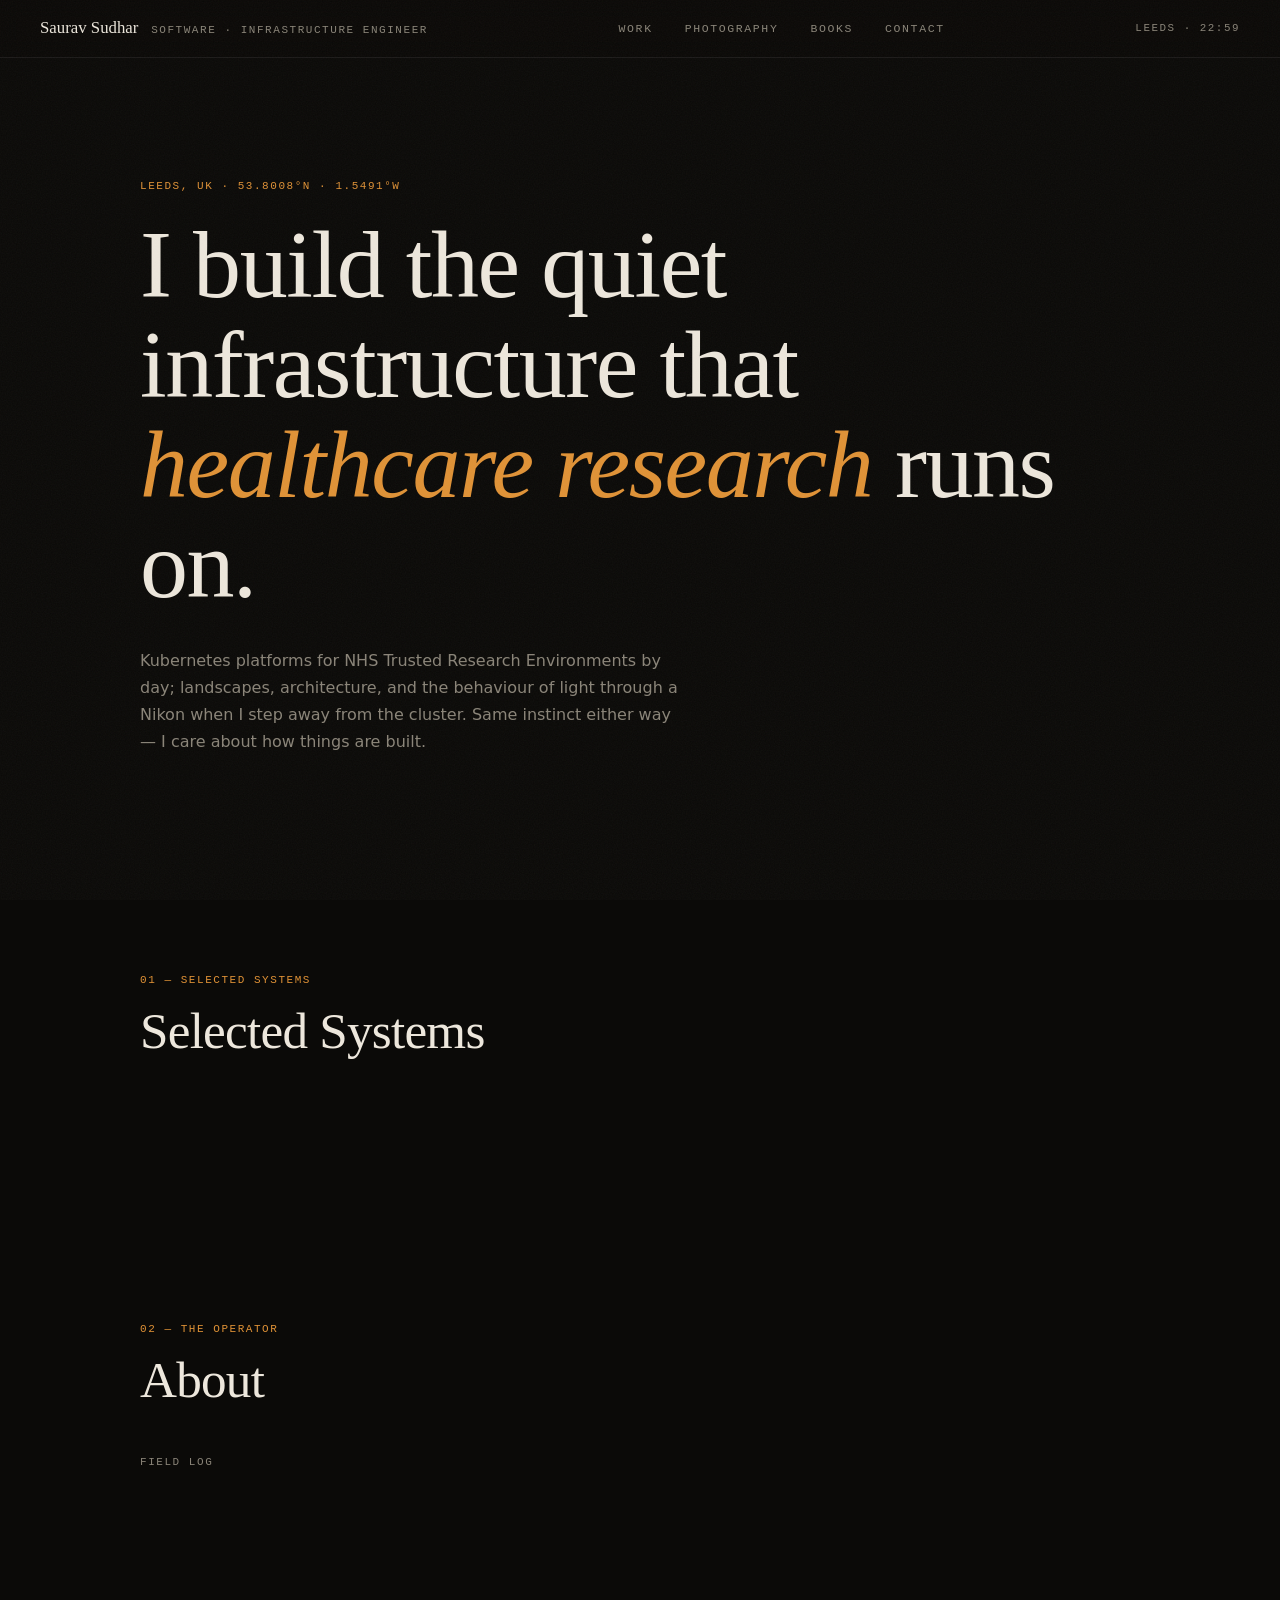
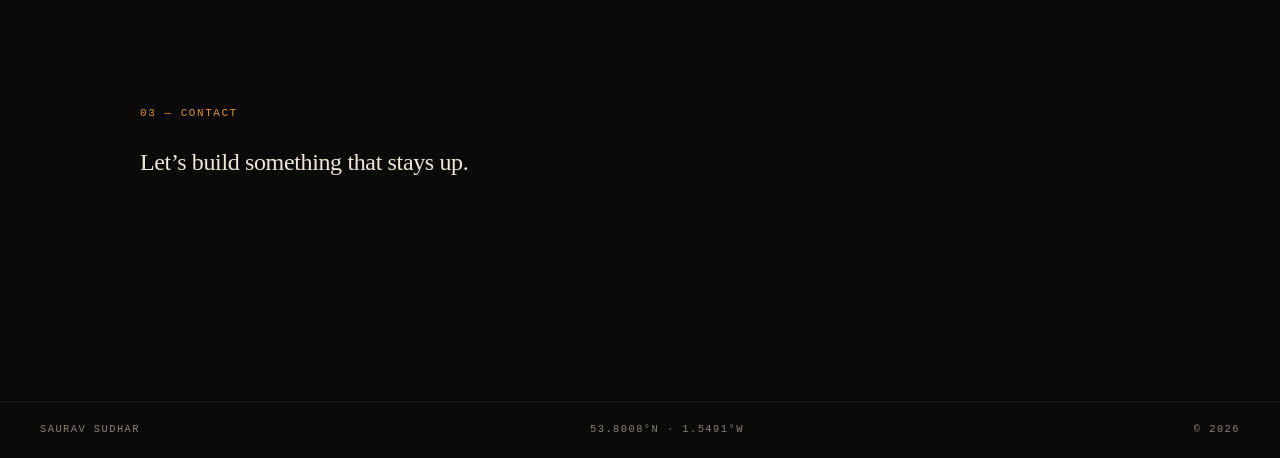
==== index.html @ 1c95e6f9 "feat: Tungsten foundation — chrome, hero, design-system core Rewrites index.html/styles.css/app.js, " ====
<!DOCTYPE html>
<html lang="en">
<head>
  <meta charset="UTF-8" />
  <meta name="viewport" content="width=device-width, initial-scale=1.0, viewport-fit=cover" />

  <title>Saurav Sudhar — Software · Infrastructure Engineer</title>
  <meta name="description" content="Software and infrastructure engineer building Kubernetes platforms for NHS Trusted Research Environments. Night photography and a reading list alongside." />
  <meta name="author" content="Saurav Sudhar" />
  <meta name="theme-color" content="#0B0A08" />
  <meta name="color-scheme" content="dark" />

  <meta http-equiv="Content-Security-Policy" content="
    default-src 'self';
    script-src 'self';
    style-src 'self' 'unsafe-inline' https://fonts.googleapis.com;
    font-src https://fonts.gstatic.com;
    img-src 'self' data: https://res.cloudinary.com;
    connect-src 'self';
    base-uri 'self';
    form-action 'none';
    object-src 'none';
  " />
  <meta name="referrer" content="strict-origin-when-cross-origin" />

  <meta property="og:type" content="website" />
  <meta property="og:title" content="Saurav Sudhar — Software · Infrastructure Engineer" />
  <meta property="og:description" content="Kubernetes infrastructure for NHS research — and the structure of light." />

  <link rel="preconnect" href="https://fonts.googleapis.com" />
  <link rel="preconnect" href="https://fonts.gstatic.com" crossorigin />
  <link rel="stylesheet" href="https://fonts.googleapis.com/css2?family=Fraunces:ital,opsz,wght@0,9..144,300..500;1,9..144,300..400&family=IBM+Plex+Sans:wght@300;400;500&family=JetBrains+Mono:wght@400;500&display=swap" />
  <link rel="stylesheet" href="css/styles.css" />

  <link rel="icon" href="data:image/svg+xml,<svg xmlns='http://www.w3.org/2000/svg' viewBox='0 0 100 100'><rect width='100' height='100' fill='%230B0A08'/><circle cx='50' cy='50' r='30' fill='none' stroke='%23E09236' stroke-width='7'/><circle cx='50' cy='50' r='9' fill='%23E09236'/></svg>" />

  <style>html{background:#0B0A08;color-scheme:dark}</style>
  <script src="js/data.js"></script>
</head>

<body data-page="home">
  <noscript>
    <p class="noscript">This site renders its content with JavaScript.
    Reach me at sauravsnair99@gmail.com.</p>
  </noscript>

  <div class="glow" id="glow" aria-hidden="true"></div>
  <div class="grain" aria-hidden="true"></div>

  <a class="skip-link" href="#work">Skip to content</a>

  <header class="site-head" id="site-head"></header>

  <main>
    <section class="hero" aria-label="Introduction">
      <div class="wrap">
        <p class="hero-eyebrow mono-label reveal" id="hero-eyebrow"></p>
        <h1 class="hero-statement serif reveal" id="hero-statement" style="--d:80ms"></h1>
        <p class="hero-deck reveal" id="hero-deck" style="--d:160ms"></p>
      </div>
    </section>

    <section class="section work" id="work" aria-labelledby="work-title">
      <div class="wrap">
        <header class="section-head reveal">
          <p class="section-label mono-label">01 — SELECTED SYSTEMS</p>
          <h2 class="section-title serif" id="work-title">Selected Systems</h2>
        </header>
        <article class="work-featured" id="work-featured"></article>
        <ol class="work-index" id="work-index"></ol>
      </div>
    </section>

    <section class="section about" id="about" aria-labelledby="about-title">
      <div class="wrap">
        <header class="section-head reveal">
          <p class="section-label mono-label">02 — THE OPERATOR</p>
          <h2 class="section-title serif" id="about-title">About</h2>
        </header>
        <div class="about-grid">
          <div class="about-body" id="about-body"></div>
          <aside class="about-log" aria-label="Field log">
            <p class="mono-label about-log-head">FIELD LOG</p>
            <dl id="about-log"></dl>
          </aside>
        </div>
      </div>
    </section>

    <nav class="doorways" aria-label="Photography and books">
      <a class="doorway doorway--photo reveal" id="door-photo" href="photography/"></a>
      <a class="doorway doorway--books reveal" id="door-books" href="books/"></a>
    </nav>

    <section class="section contact" id="contact" aria-labelledby="contact-title">
      <div class="wrap">
        <p class="section-label mono-label reveal">03 — CONTACT</p>
        <h2 class="contact-title serif reveal" id="contact-title" style="--d:80ms">Let&rsquo;s build something that stays&nbsp;up.</h2>
        <a class="contact-mail reveal" id="contact-mail" href="#" style="--d:160ms"></a>
        <div class="contact-links" id="contact-links"></div>
      </div>
    </section>

    <figure class="epigraph reveal">
      <blockquote class="epigraph-text serif" id="epigraph-text"></blockquote>
      <figcaption class="epigraph-author mono-label" id="epigraph-author"></figcaption>
    </figure>
  </main>

  <footer class="site-foot" id="site-foot"></footer>

  <script type="module" src="js/app.js"></script>
</body>
</html>
---- css/styles.css ----
/* ============================================================================
   TUNGSTEN — design system
   01 tokens & reset   02 primitives   03 ambient light & grain
   04 header/nav       05 footer       06 hero
   07 sections shared  08 motion
   (appended by later tasks: 09 work · 10 about · 11 doorways · 12 contact
    13 photography/plates · 14 lightbox · 15 books · 16 responsive polish)
   ========================================================================== */

/* ---- 01 · tokens & reset ------------------------------------------------ */
:root {
  --bg: #0B0A08;
  --bg-raised: #12100D;
  --text: #EDE7DC;
  --text-dim: #8A8478;
  --accent: #E09236;
  --accent-bright: #F2B25C;
  --hairline: rgba(237, 231, 220, .08);
  --serif: "Fraunces", Georgia, serif;
  --sans: "IBM Plex Sans", system-ui, -apple-system, sans-serif;
  --mono: "JetBrains Mono", ui-monospace, SFMono-Regular, monospace;
  --wrap: 1080px;
  --wrap-narrow: 860px;
  --pad: clamp(1.25rem, 4vw, 2.5rem);
}

*, *::before, *::after { box-sizing: border-box; }

html { background: var(--bg); scroll-behavior: smooth; }

body {
  margin: 0;
  background: var(--bg);
  color: var(--text);
  font-family: var(--sans);
  font-weight: 300;
  font-size: 1rem;
  line-height: 1.7;
  -webkit-font-smoothing: antialiased;
}

img { max-width: 100%; display: block; }

a { color: var(--accent); text-decoration: none; }
a:hover { color: var(--accent-bright); }

:focus-visible {
  outline: 2px solid var(--accent);
  outline-offset: 3px;
  border-radius: 2px;
}

::selection { background: rgba(224, 146, 54, .28); color: var(--text); }

.noscript {
  padding: 1rem var(--pad);
  font-family: var(--mono);
  font-size: .8rem;
  color: var(--accent);
  border-bottom: 1px solid var(--hairline);
}

.skip-link {
  position: absolute;
  left: -200vw;
  top: 0;
  z-index: 100;
  padding: .6rem 1rem;
  background: var(--bg-raised);
  font-family: var(--mono);
  font-size: .75rem;
}
.skip-link:focus { left: 0; }

/* ---- 02 · primitives ---------------------------------------------------- */
.wrap {
  max-width: var(--wrap);
  margin-inline: auto;
  padding-inline: var(--pad);
}
.wrap--narrow { max-width: var(--wrap-narrow); }

.serif {
  font-family: var(--serif);
  font-optical-sizing: auto;
  font-weight: 340;
  letter-spacing: -.015em;
}

.mono-label {
  font-family: var(--mono);
  font-size: .6875rem;
  font-weight: 400;
  letter-spacing: .14em;
  text-transform: uppercase;
  color: var(--text-dim);
}

.link-line {
  display: inline-block;
  font-family: var(--mono);
  font-size: .75rem;
  letter-spacing: .12em;
  text-transform: uppercase;
  color: var(--accent);
  padding-bottom: 2px;
  background: linear-gradient(var(--accent-bright), var(--accent-bright)) no-repeat 0 100% / 0 1px;
  transition: background-size .25s ease, color .2s ease;
}
.link-line:hover { background-size: 100% 1px; }

/* ---- 03 · ambient light & grain ----------------------------------------- */
.glow {
  position: fixed;
  inset: 0;
  z-index: -1;
  pointer-events: none;
  background: radial-gradient(90% 60% at 14% 108%,
    rgba(224, 146, 54, .20) 0%,
    rgba(224, 146, 54, .05) 45%,
    transparent 72%);
  transform: translateY(calc(var(--par, 0) * 1px));
  will-change: transform;
}

.grain {
  position: fixed;
  inset: 0;
  z-index: 50;
  pointer-events: none;
  opacity: .045;
  background-image: url("data:image/svg+xml,%3Csvg xmlns='http://www.w3.org/2000/svg' width='128' height='128'%3E%3Cfilter id='n'%3E%3CfeTurbulence type='fractalNoise' baseFrequency='0.8' numOctaves='2' stitchTiles='stitch'/%3E%3C/filter%3E%3Crect width='128' height='128' filter='url(%23n)'/%3E%3C/svg%3E");
}

/* ---- 04 · header / nav --------------------------------------------------- */
.site-head {
  position: sticky;
  top: 0;
  z-index: 40;
  display: flex;
  align-items: center;
  justify-content: space-between;
  gap: 1rem;
  padding: .9rem var(--pad);
  background: color-mix(in srgb, var(--bg) 82%, transparent);
  backdrop-filter: blur(10px);
  border-bottom: 1px solid var(--hairline);
}

.brand { display: flex; align-items: baseline; gap: .8rem; color: var(--text); }
.brand:hover { color: var(--text); }
.brand-name { font-family: var(--serif); font-size: 1.05rem; font-weight: 400; }
.brand-role { display: none; }
@media (min-width: 720px) { .brand-role { display: inline; } }

.nav { display: flex; align-items: center; gap: clamp(1rem, 2.5vw, 2rem); }
.nav a {
  font-family: var(--mono);
  font-size: .72rem;
  letter-spacing: .14em;
  text-transform: uppercase;
  color: var(--text-dim);
  transition: color .2s ease;
}
.nav a:hover { color: var(--accent-bright); }
.nav a[aria-current="page"] { color: var(--accent); }

.head-aside { display: flex; align-items: center; gap: 1rem; }
.head-clock { font-size: .68rem; white-space: nowrap; }

.nav-toggle {
  display: none;
  background: none;
  border: 1px solid var(--hairline);
  border-radius: 3px;
  color: var(--text);
  font-family: var(--mono);
  font-size: .7rem;
  letter-spacing: .1em;
  padding: .35rem .6rem;
  cursor: pointer;
}

@media (max-width: 640px) {
  .nav-toggle { display: inline-block; }
  .head-clock { display: none; }
  .nav {
    position: absolute;
    top: 100%;
    left: 0;
    right: 0;
    flex-direction: column;
    align-items: flex-start;
    gap: 0;
    background: var(--bg-raised);
    border-bottom: 1px solid var(--hairline);
    display: none;
  }
  .nav a { display: block; width: 100%; padding: .9rem var(--pad); }
  .site-head[data-open] .nav { display: flex; }
}

/* ---- 05 · footer ---------------------------------------------------------- */
.site-foot { border-top: 1px solid var(--hairline); margin-top: clamp(4rem, 10vh, 7rem); }
.colophon {
  display: flex;
  flex-wrap: wrap;
  gap: .5rem 2rem;
  justify-content: space-between;
  padding: 1.2rem var(--pad);
  font-size: .65rem;
}

/* ---- 06 · hero ------------------------------------------------------------ */
.hero {
  min-height: min(88vh, 860px);
  display: flex;
  align-items: center;
  padding-block: clamp(4rem, 12vh, 8rem);
}

.hero-eyebrow { color: var(--accent); }

.hero-statement {
  margin: 1.2rem 0 0;
  font-size: clamp(2.6rem, 7.5vw, 6.5rem);
  line-height: 1.04;
}
.hero-statement .accent {
  font-style: italic;
  font-weight: 300;
  color: var(--accent);
}

.hero-deck {
  margin: 2rem 0 0;
  max-width: 34rem;
  color: var(--text-dim);
}

/* ---- 07 · sections shared -------------------------------------------------- */
.section { padding-block: clamp(4rem, 12vh, 8rem); }

.section-head { margin-bottom: clamp(2rem, 5vh, 3.5rem); }
.section-label { color: var(--accent); margin: 0 0 .8rem; }
.section-title {
  margin: 0;
  font-size: clamp(2rem, 4vw, 3.25rem);
  line-height: 1.1;
}

/* ---- 08 · motion ------------------------------------------------------------ */
.reveal {
  opacity: 0;
  transform: translateY(12px);
  transition: opacity .7s ease-out, transform .7s ease-out;
  transition-delay: var(--d, 0ms);
}
.reveal.is-in { opacity: 1; transform: none; }

@media (prefers-reduced-motion: reduce) {
  html { scroll-behavior: auto; }
  .reveal { opacity: 1; transform: none; transition: none; }
  .glow { transform: none; }
  *, *::before, *::after { transition-duration: .01ms !important; animation: none !important; }
}
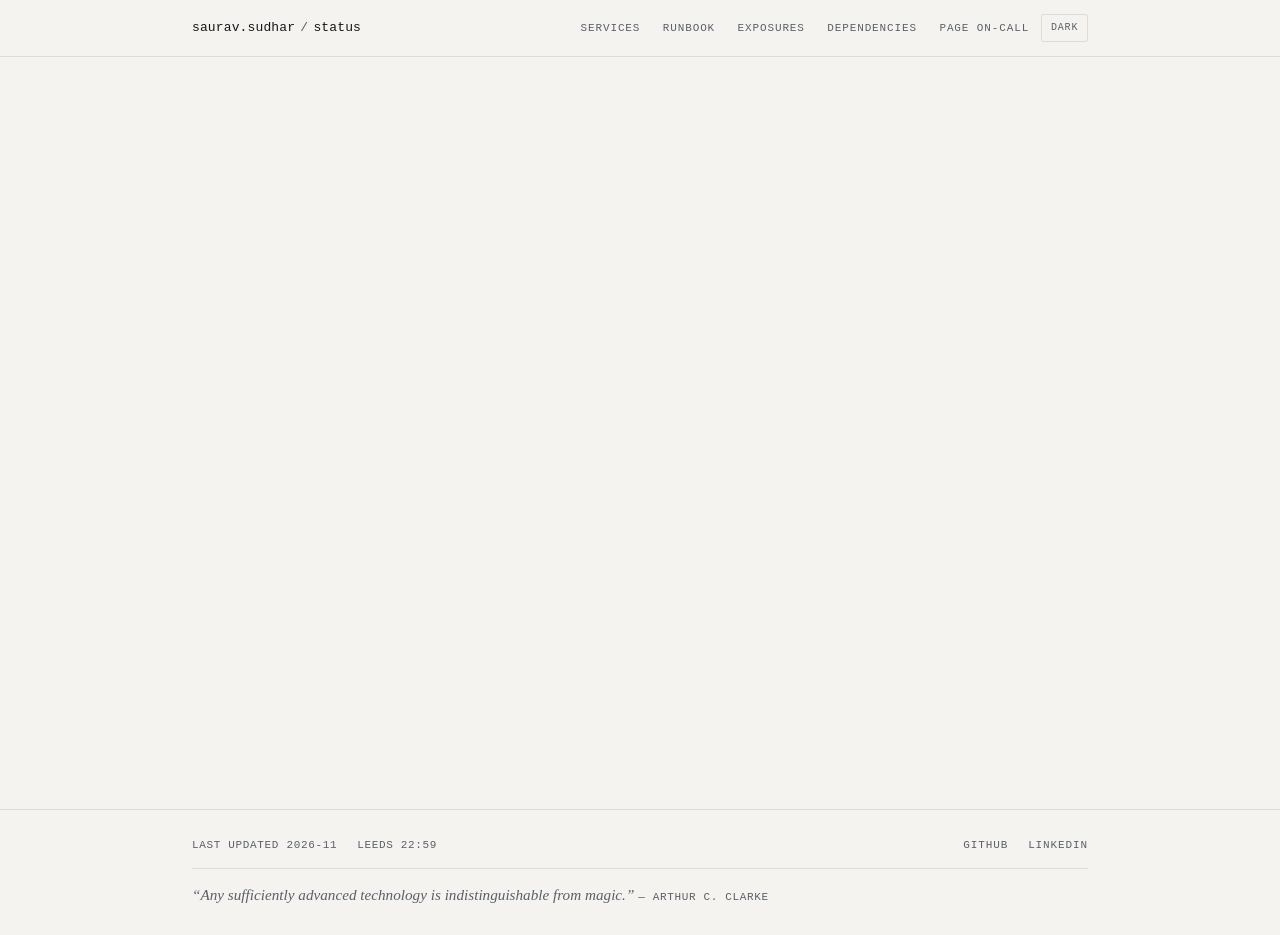
==== commit 43e1e8af: "feat(uptime): M1 foundation — shells, tokens, theme, shared chrome, data model Co-Authored-By: Claud" ====
--- a/index.html
+++ b/index.html
@@ -4,111 +4,52 @@
   <meta charset="UTF-8" />
   <meta name="viewport" content="width=device-width, initial-scale=1.0, viewport-fit=cover" />
 
-  <title>Saurav Sudhar — Software · Infrastructure Engineer</title>
-  <meta name="description" content="Software and infrastructure engineer building Kubernetes platforms for NHS Trusted Research Environments. Night photography and a reading list alongside." />
+  <meta http-equiv="Content-Security-Policy" content="default-src 'self'; script-src 'self'; style-src 'self' https://fonts.googleapis.com; font-src https://fonts.gstatic.com; img-src 'self' data: https://res.cloudinary.com; connect-src 'none'; base-uri 'none'; form-action 'none'; object-src 'none'" />
+
+  <title>Saurav Sudhar — status</title>
+  <meta name="description" content="The status page of Saurav Sudhar's engineering practice: services, changelog, runbook, exposures and dependencies." />
   <meta name="author" content="Saurav Sudhar" />
-  <meta name="theme-color" content="#0B0A08" />
-  <meta name="color-scheme" content="dark" />
-
-  <meta http-equiv="Content-Security-Policy" content="
-    default-src 'self';
-    script-src 'self';
-    style-src 'self' 'unsafe-inline' https://fonts.googleapis.com;
-    font-src https://fonts.gstatic.com;
-    img-src 'self' data: https://res.cloudinary.com;
-    connect-src 'self';
-    base-uri 'self';
-    form-action 'none';
-    object-src 'none';
-  " />
   <meta name="referrer" content="strict-origin-when-cross-origin" />
+  <meta name="color-scheme" content="light dark" />
+  <meta name="theme-color" content="#F4F3EF" media="(prefers-color-scheme: light)" />
+  <meta name="theme-color" content="#0F1113" media="(prefers-color-scheme: dark)" />
 
   <meta property="og:type" content="website" />
-  <meta property="og:title" content="Saurav Sudhar — Software · Infrastructure Engineer" />
-  <meta property="og:description" content="Kubernetes infrastructure for NHS research — and the structure of light." />
+  <meta property="og:title" content="Saurav Sudhar — status" />
+  <meta property="og:description" content="Services, changelog, runbook, exposures and dependencies — the status page of an engineering practice." />
+
+  <link rel="icon" href="data:image/svg+xml,%3Csvg%20xmlns='http://www.w3.org/2000/svg'%20viewBox='0%200%2032%2032'%3E%3Ccircle%20cx='16'%20cy='16'%20r='9'%20fill='%231E8E4E'/%3E%3C/svg%3E" />
 
   <link rel="preconnect" href="https://fonts.googleapis.com" />
   <link rel="preconnect" href="https://fonts.gstatic.com" crossorigin />
-  <link rel="stylesheet" href="https://fonts.googleapis.com/css2?family=Fraunces:ital,opsz,wght@0,9..144,300..500;1,9..144,300..400&family=IBM+Plex+Sans:wght@300;400;500&family=JetBrains+Mono:wght@400;500&display=swap" />
+  <link rel="stylesheet" href="https://fonts.googleapis.com/css2?family=Instrument+Sans:wght@400;500;600&amp;family=Instrument+Serif:ital@0;1&amp;family=JetBrains+Mono:wght@400;500&amp;display=swap" />
   <link rel="stylesheet" href="css/styles.css" />
 
-  <link rel="icon" href="data:image/svg+xml,<svg xmlns='http://www.w3.org/2000/svg' viewBox='0 0 100 100'><rect width='100' height='100' fill='%230B0A08'/><circle cx='50' cy='50' r='30' fill='none' stroke='%23E09236' stroke-width='7'/><circle cx='50' cy='50' r='9' fill='%23E09236'/></svg>" />
-
-  <style>html{background:#0B0A08;color-scheme:dark}</style>
+  <script src="js/theme.js"></script>
   <script src="js/data.js"></script>
+  <script type="module" src="js/app.js"></script>
 </head>
 
 <body data-page="home">
   <noscript>
-    <p class="noscript">This site renders its content with JavaScript.
-    Reach me at sauravsnair99@gmail.com.</p>
+    <p class="noscript">This site renders its content with JavaScript. Reach me at
+      <a href="mailto:sauravsnair99@gmail.com">sauravsnair99@gmail.com</a> or
+      <a href="https://github.com/sauravscode" rel="noopener noreferrer">github.com/sauravscode</a>.</p>
   </noscript>
 
-  <div class="glow" id="glow" aria-hidden="true"></div>
-  <div class="grain" aria-hidden="true"></div>
-
-  <a class="skip-link" href="#work">Skip to content</a>
+  <a class="skip-link" href="#main">Skip to content</a>
 
   <header class="site-head" id="site-head"></header>
 
-  <main>
-    <section class="hero" aria-label="Introduction">
-      <div class="wrap">
-        <p class="hero-eyebrow mono-label reveal" id="hero-eyebrow"></p>
-        <h1 class="hero-statement serif reveal" id="hero-statement" style="--d:80ms"></h1>
-        <p class="hero-deck reveal" id="hero-deck" style="--d:160ms"></p>
-      </div>
-    </section>
-
-    <section class="section work" id="work" aria-labelledby="work-title">
-      <div class="wrap">
-        <header class="section-head reveal">
-          <p class="section-label mono-label">01 — SELECTED SYSTEMS</p>
-          <h2 class="section-title serif" id="work-title">Selected Systems</h2>
-        </header>
-        <article class="work-featured" id="work-featured"></article>
-        <ol class="work-index" id="work-index"></ol>
-      </div>
-    </section>
-
-    <section class="section about" id="about" aria-labelledby="about-title">
-      <div class="wrap">
-        <header class="section-head reveal">
-          <p class="section-label mono-label">02 — THE OPERATOR</p>
-          <h2 class="section-title serif" id="about-title">About</h2>
-        </header>
-        <div class="about-grid">
-          <div class="about-body" id="about-body"></div>
-          <aside class="about-log" aria-label="Field log">
-            <p class="mono-label about-log-head">FIELD LOG</p>
-            <dl id="about-log"></dl>
-          </aside>
-        </div>
-      </div>
-    </section>
-
-    <nav class="doorways" aria-label="Photography and books">
-      <a class="doorway doorway--photo reveal" id="door-photo" href="photography/"></a>
-      <a class="doorway doorway--books reveal" id="door-books" href="books/"></a>
-    </nav>
-
-    <section class="section contact" id="contact" aria-labelledby="contact-title">
-      <div class="wrap">
-        <p class="section-label mono-label reveal">03 — CONTACT</p>
-        <h2 class="contact-title serif reveal" id="contact-title" style="--d:80ms">Let&rsquo;s build something that stays&nbsp;up.</h2>
-        <a class="contact-mail reveal" id="contact-mail" href="#" style="--d:160ms"></a>
-        <div class="contact-links" id="contact-links"></div>
-      </div>
-    </section>
-
-    <figure class="epigraph reveal">
-      <blockquote class="epigraph-text serif" id="epigraph-text"></blockquote>
-      <figcaption class="epigraph-author mono-label" id="epigraph-author"></figcaption>
-    </figure>
+  <main id="main" tabindex="-1">
+    <section class="section section--status" id="status" aria-label="Current status"></section>
+    <section class="section" id="services" aria-label="Services"></section>
+    <section class="section" id="changelog" aria-label="Changelog"></section>
+    <section class="section" id="runbook" aria-label="Runbook"></section>
+    <section class="section" id="elsewhere" aria-label="Elsewhere"></section>
+    <section class="section" id="contact" aria-label="Page the on-call"></section>
   </main>
 
   <footer class="site-foot" id="site-foot"></footer>
-
-  <script type="module" src="js/app.js"></script>
 </body>
 </html>
--- a/css/styles.css
+++ b/css/styles.css
@@ -1,266 +1,657 @@
 /* ============================================================================
-   TUNGSTEN — design system
-   01 tokens & reset   02 primitives   03 ambient light & grain
-   04 header/nav       05 footer       06 hero
-   07 sections shared  08 motion
-   (appended by later tasks: 09 work · 10 about · 11 doorways · 12 contact
-    13 photography/plates · 14 lightbox · 15 books · 16 responsive polish)
-   ========================================================================== */
-
-/* ---- 01 · tokens & reset ------------------------------------------------ */
+   UPTIME — status-page design system
+   ----------------------------------------------------------------------------
+   Sections:
+     TOKENS · RESET · TYPOGRAPHY · LAYOUT · CHROME · UTILITIES
+     PILL · ACTIVITY BAR · FOCUS · REDUCED MOTION
+     HOME · EXPOSURES · LIGHTBOX · DEPENDENCIES  (filled by M2–M4)
+
+   Stack: vanilla CSS, one stylesheet, no build step. The only inline styles in
+   the project are set from JS through element.style.setProperty (allowed by
+   CSP); HTML carries none.
+   ========================================================================== */
+
+/* ============================================================================
+   TOKENS
+   ========================================================================== */
+
 :root {
-  --bg: #0B0A08;
-  --bg-raised: #12100D;
-  --text: #EDE7DC;
-  --text-dim: #8A8478;
-  --accent: #E09236;
-  --accent-bright: #F2B25C;
-  --hairline: rgba(237, 231, 220, .08);
-  --serif: "Fraunces", Georgia, serif;
-  --sans: "IBM Plex Sans", system-ui, -apple-system, sans-serif;
-  --mono: "JetBrains Mono", ui-monospace, SFMono-Regular, monospace;
-  --wrap: 1080px;
-  --wrap-narrow: 860px;
-  --pad: clamp(1.25rem, 4vw, 2.5rem);
-}
-
-*, *::before, *::after { box-sizing: border-box; }
-
-html { background: var(--bg); scroll-behavior: smooth; }
+  color-scheme: light;
+
+  /* light */
+  --paper: #F4F3EF;
+  --surface: #FFFFFF;
+  --ink: #15171A;
+  --muted: #5B6068;
+  --hairline: #DEDCD5;
+  --signal-op: #1E8E4E;
+  --signal-active: #A86400;
+  --signal-complete: #5B6068;
+  --link: #1F5FBF;
+
+  --font-sans: "Instrument Sans", system-ui, -apple-system, "Segoe UI", sans-serif;
+  --font-serif: "Instrument Serif", Georgia, "Times New Roman", serif;
+  --font-mono: "JetBrains Mono", ui-monospace, SFMono-Regular, Menlo, monospace;
+
+  --wrap: 960px;
+  --gutter: clamp(1rem, 4vw, 2rem);
+  --row-pad: clamp(0.9rem, 2vw, 1.25rem);
+  --ease: cubic-bezier(0.2, 0.6, 0.2, 1);
+}
+
+:root[data-theme="dark"] {
+  color-scheme: dark;
+
+  /* dark */
+  --paper: #0F1113;
+  --surface: #16191C;
+  --ink: #E8E6E1;
+  --muted: #9AA0A8;
+  --hairline: #2A2E33;
+  --signal-op: #3DBE72;
+  --signal-active: #E3A43A;
+  --signal-complete: #9AA0A8;
+  --link: #7AA7F0;
+}
+
+/* Fallback for the moment before theme.js runs (or when JS is disabled). */
+@media (prefers-color-scheme: dark) {
+  :root:not([data-theme]) {
+    color-scheme: dark;
+    --paper: #0F1113;
+    --surface: #16191C;
+    --ink: #E8E6E1;
+    --muted: #9AA0A8;
+    --hairline: #2A2E33;
+    --signal-op: #3DBE72;
+    --signal-active: #E3A43A;
+    --signal-complete: #9AA0A8;
+    --link: #7AA7F0;
+  }
+}
+
+/* ============================================================================
+   RESET
+   ========================================================================== */
+
+*,
+*::before,
+*::after {
+  box-sizing: border-box;
+}
+
+* {
+  margin: 0;
+}
+
+html {
+  -webkit-text-size-adjust: 100%;
+  background: var(--paper);
+  scroll-behavior: smooth;
+}
 
 body {
+  display: flex;
+  flex-direction: column;
+  min-height: 100vh;
+  background: var(--paper);
+  color: var(--ink);
+  font-family: var(--font-sans);
+  font-size: 1rem;
+  line-height: 1.65;
+  -webkit-font-smoothing: antialiased;
+  text-rendering: optimizeLegibility;
+}
+
+main {
+  flex: 1 0 auto;
+}
+
+main:focus {
+  outline: none;
+}
+
+img,
+svg,
+video {
+  display: block;
+  max-width: 100%;
+}
+
+img {
+  height: auto;
+}
+
+a {
+  color: var(--link);
+  text-decoration: none;
+}
+
+a:hover {
+  text-decoration: underline;
+  text-underline-offset: 0.18em;
+}
+
+button,
+input,
+select,
+textarea {
+  font: inherit;
+  color: inherit;
+}
+
+button {
+  padding: 0;
+  border: 0;
+  background: none;
+  cursor: pointer;
+}
+
+ul,
+ol {
+  padding: 0;
+  list-style: none;
+}
+
+[hidden] {
+  display: none !important;
+}
+
+::selection {
+  background: var(--ink);
+  color: var(--paper);
+}
+
+/* ============================================================================
+   TYPOGRAPHY
+   ========================================================================== */
+
+h1,
+h2,
+h3,
+h4 {
+  font-weight: 500;
+  line-height: 1.15;
+  letter-spacing: -0.01em;
+  text-wrap: balance;
+}
+
+h1 {
+  font-size: clamp(2rem, 5vw, 3rem);
+}
+
+p {
+  text-wrap: pretty;
+}
+
+.serif {
+  font-family: var(--font-serif);
+  font-weight: 400;
+  font-style: normal;
+  letter-spacing: 0;
+}
+
+.accent {
+  font-style: italic;
+}
+
+.noscript {
+  padding: 0.75rem var(--gutter);
+  border-bottom: 1px solid var(--hairline);
+  background: var(--surface);
+  color: var(--ink);
+  font-family: var(--font-mono);
+  font-size: 0.8125rem;
+  line-height: 1.5;
+}
+
+/* ============================================================================
+   LAYOUT
+   ========================================================================== */
+
+.wrap {
+  width: 100%;
+  max-width: var(--wrap);
+  margin-inline: auto;
+  padding-inline: var(--gutter);
+}
+
+.section {
+  padding-block: clamp(2.25rem, 6vw, 3.5rem);
+}
+
+.page-head {
+  padding-block: clamp(2.75rem, 8vw, 4.5rem) clamp(0.75rem, 2vw, 1.25rem);
+}
+
+.page-title {
   margin: 0;
-  background: var(--bg);
-  color: var(--text);
-  font-family: var(--sans);
-  font-weight: 300;
-  font-size: 1rem;
-  line-height: 1.7;
-  -webkit-font-smoothing: antialiased;
-}
-
-img { max-width: 100%; display: block; }
-
-a { color: var(--accent); text-decoration: none; }
-a:hover { color: var(--accent-bright); }
-
-:focus-visible {
-  outline: 2px solid var(--accent);
-  outline-offset: 3px;
-  border-radius: 2px;
-}
-
-::selection { background: rgba(224, 146, 54, .28); color: var(--text); }
-
-.noscript {
-  padding: 1rem var(--pad);
-  font-family: var(--mono);
-  font-size: .8rem;
-  color: var(--accent);
-  border-bottom: 1px solid var(--hairline);
-}
+  font-size: clamp(2.25rem, 6vw, 3.5rem);
+  line-height: 1.05;
+}
+
+.page-sub {
+  margin-top: 0.65rem;
+  color: var(--muted);
+  font-size: 0.75rem;
+  letter-spacing: 0.06em;
+  text-transform: uppercase;
+}
+
+/* ============================================================================
+   CHROME
+   ========================================================================== */
 
 .skip-link {
   position: absolute;
-  left: -200vw;
+  top: -100%;
+  left: var(--gutter);
+  z-index: 100;
+  padding: 0.6rem 0.9rem;
+  border-radius: 0 0 2px 2px;
+  background: var(--ink);
+  color: var(--paper);
+  font-family: var(--font-mono);
+  font-size: 0.75rem;
+  letter-spacing: 0.06em;
+}
+
+.skip-link:focus {
   top: 0;
-  z-index: 100;
-  padding: .6rem 1rem;
-  background: var(--bg-raised);
-  font-family: var(--mono);
-  font-size: .75rem;
-}
-.skip-link:focus { left: 0; }
-
-/* ---- 02 · primitives ---------------------------------------------------- */
-.wrap {
-  max-width: var(--wrap);
-  margin-inline: auto;
-  padding-inline: var(--pad);
-}
-.wrap--narrow { max-width: var(--wrap-narrow); }
-
-.serif {
-  font-family: var(--serif);
-  font-optical-sizing: auto;
-  font-weight: 340;
-  letter-spacing: -.015em;
-}
-
-.mono-label {
-  font-family: var(--mono);
-  font-size: .6875rem;
-  font-weight: 400;
-  letter-spacing: .14em;
-  text-transform: uppercase;
-  color: var(--text-dim);
-}
-
-.link-line {
-  display: inline-block;
-  font-family: var(--mono);
-  font-size: .75rem;
-  letter-spacing: .12em;
-  text-transform: uppercase;
-  color: var(--accent);
-  padding-bottom: 2px;
-  background: linear-gradient(var(--accent-bright), var(--accent-bright)) no-repeat 0 100% / 0 1px;
-  transition: background-size .25s ease, color .2s ease;
-}
-.link-line:hover { background-size: 100% 1px; }
-
-/* ---- 03 · ambient light & grain ----------------------------------------- */
-.glow {
-  position: fixed;
-  inset: 0;
-  z-index: -1;
-  pointer-events: none;
-  background: radial-gradient(90% 60% at 14% 108%,
-    rgba(224, 146, 54, .20) 0%,
-    rgba(224, 146, 54, .05) 45%,
-    transparent 72%);
-  transform: translateY(calc(var(--par, 0) * 1px));
-  will-change: transform;
-}
-
-.grain {
-  position: fixed;
-  inset: 0;
-  z-index: 50;
-  pointer-events: none;
-  opacity: .045;
-  background-image: url("data:image/svg+xml,%3Csvg xmlns='http://www.w3.org/2000/svg' width='128' height='128'%3E%3Cfilter id='n'%3E%3CfeTurbulence type='fractalNoise' baseFrequency='0.8' numOctaves='2' stitchTiles='stitch'/%3E%3C/filter%3E%3Crect width='128' height='128' filter='url(%23n)'/%3E%3C/svg%3E");
-}
-
-/* ---- 04 · header / nav --------------------------------------------------- */
+  text-decoration: none;
+}
+
 .site-head {
   position: sticky;
   top: 0;
   z-index: 40;
+  flex-shrink: 0;
+  border-bottom: 1px solid var(--hairline);
+  background: var(--paper);
+}
+
+.head-inner {
   display: flex;
   align-items: center;
-  justify-content: space-between;
-  gap: 1rem;
-  padding: .9rem var(--pad);
-  background: color-mix(in srgb, var(--bg) 82%, transparent);
-  backdrop-filter: blur(10px);
-  border-bottom: 1px solid var(--hairline);
-}
-
-.brand { display: flex; align-items: baseline; gap: .8rem; color: var(--text); }
-.brand:hover { color: var(--text); }
-.brand-name { font-family: var(--serif); font-size: 1.05rem; font-weight: 400; }
-.brand-role { display: none; }
-@media (min-width: 720px) { .brand-role { display: inline; } }
-
-.nav { display: flex; align-items: center; gap: clamp(1rem, 2.5vw, 2rem); }
+  gap: 0.75rem;
+  min-height: 3.5rem;
+}
+
+.brand {
+  display: inline-flex;
+  align-items: baseline;
+  padding-block: 0.25rem;
+  color: var(--ink);
+  font-family: var(--font-mono);
+  font-size: 0.8125rem;
+  letter-spacing: 0.01em;
+  white-space: nowrap;
+}
+
+.brand:hover {
+  color: var(--ink);
+  text-decoration: none;
+}
+
+.brand-slash {
+  margin-inline: 0.4em;
+  color: var(--muted);
+}
+
+.nav {
+  display: flex;
+  align-items: center;
+  gap: clamp(0.75rem, 2vw, 1.4rem);
+  margin-left: auto;
+}
+
 .nav a {
-  font-family: var(--mono);
-  font-size: .72rem;
-  letter-spacing: .14em;
+  padding-block: 0.55rem;
+  color: var(--muted);
+  font-family: var(--font-mono);
+  font-size: 0.6875rem;
+  letter-spacing: 0.08em;
   text-transform: uppercase;
-  color: var(--text-dim);
-  transition: color .2s ease;
-}
-.nav a:hover { color: var(--accent-bright); }
-.nav a[aria-current="page"] { color: var(--accent); }
-
-.head-aside { display: flex; align-items: center; gap: 1rem; }
-.head-clock { font-size: .68rem; white-space: nowrap; }
+  white-space: nowrap;
+}
+
+.nav a:hover {
+  color: var(--ink);
+  text-decoration: none;
+}
+
+.nav a[aria-current="page"] {
+  color: var(--ink);
+  text-decoration: underline;
+  text-decoration-thickness: 1px;
+  text-underline-offset: 0.45em;
+}
+
+.head-actions {
+  display: flex;
+  align-items: center;
+  gap: 0.5rem;
+}
+
+.nav-toggle,
+.theme-toggle {
+  display: inline-flex;
+  align-items: center;
+  justify-content: center;
+  min-width: 28px;
+  min-height: 28px;
+  padding: 0.35rem 0.55rem;
+  border: 1px solid var(--hairline);
+  border-radius: 2px;
+  color: var(--muted);
+  font-family: var(--font-mono);
+  font-size: 0.625rem;
+  letter-spacing: 0.08em;
+  line-height: 1;
+  text-transform: uppercase;
+  transition: color 0.15s var(--ease), border-color 0.15s var(--ease);
+}
+
+.nav-toggle:hover,
+.theme-toggle:hover {
+  border-color: var(--ink);
+  color: var(--ink);
+}
 
 .nav-toggle {
   display: none;
-  background: none;
-  border: 1px solid var(--hairline);
-  border-radius: 3px;
-  color: var(--text);
-  font-family: var(--mono);
-  font-size: .7rem;
-  letter-spacing: .1em;
-  padding: .35rem .6rem;
-  cursor: pointer;
-}
-
-@media (max-width: 640px) {
-  .nav-toggle { display: inline-block; }
-  .head-clock { display: none; }
+}
+
+.site-foot {
+  flex-shrink: 0;
+  margin-top: clamp(3rem, 8vw, 5rem);
+  border-top: 1px solid var(--hairline);
+}
+
+.foot-inner {
+  display: flex;
+  flex-wrap: wrap;
+  align-items: baseline;
+  gap: 0.75rem 2rem;
+  padding-block: 1.25rem 1.75rem;
+}
+
+.foot-meta {
+  display: flex;
+  flex-wrap: wrap;
+  gap: 0.25rem 1.25rem;
+  color: var(--muted);
+  font-family: var(--font-mono);
+  font-size: 0.6875rem;
+  letter-spacing: 0.06em;
+  text-transform: uppercase;
+}
+
+.foot-clock {
+  white-space: nowrap;
+}
+
+.foot-socials {
+  display: flex;
+  flex-wrap: wrap;
+  gap: 0.25rem 1.25rem;
+  margin-left: auto;
+}
+
+.foot-social {
+  padding-block: 0.25rem;
+  color: var(--muted);
+  font-family: var(--font-mono);
+  font-size: 0.6875rem;
+  letter-spacing: 0.08em;
+  text-transform: uppercase;
+}
+
+.foot-social:hover {
+  color: var(--ink);
+}
+
+.foot-epigraph {
+  flex-basis: 100%;
+  padding-top: 0.9rem;
+  border-top: 1px solid var(--hairline);
+  color: var(--muted);
+  font-size: 0.95rem;
+  font-style: italic;
+  line-height: 1.5;
+}
+
+.foot-epigraph-author {
+  font-family: var(--font-mono);
+  font-size: 0.6875rem;
+  font-style: normal;
+  letter-spacing: 0.06em;
+  text-transform: uppercase;
+  white-space: nowrap;
+}
+
+@media (max-width: 719px) {
+  .nav-toggle {
+    display: inline-flex;
+  }
+
+  .head-actions {
+    margin-left: auto;
+  }
+
   .nav {
+    display: none;
+  }
+
+  .site-head.is-open .nav {
     position: absolute;
-    top: 100%;
+    top: calc(100% + 1px);
+    right: 0;
     left: 0;
-    right: 0;
+    display: flex;
     flex-direction: column;
-    align-items: flex-start;
+    align-items: stretch;
     gap: 0;
-    background: var(--bg-raised);
+    margin: 0;
+    padding: 0.25rem var(--gutter) 0.75rem;
     border-bottom: 1px solid var(--hairline);
-    display: none;
-  }
-  .nav a { display: block; width: 100%; padding: .9rem var(--pad); }
-  .site-head[data-open] .nav { display: flex; }
-}
-
-/* ---- 05 · footer ---------------------------------------------------------- */
-.site-foot { border-top: 1px solid var(--hairline); margin-top: clamp(4rem, 10vh, 7rem); }
-.colophon {
-  display: flex;
-  flex-wrap: wrap;
-  gap: .5rem 2rem;
-  justify-content: space-between;
-  padding: 1.2rem var(--pad);
-  font-size: .65rem;
-}
-
-/* ---- 06 · hero ------------------------------------------------------------ */
-.hero {
-  min-height: min(88vh, 860px);
-  display: flex;
-  align-items: center;
-  padding-block: clamp(4rem, 12vh, 8rem);
-}
-
-.hero-eyebrow { color: var(--accent); }
-
-.hero-statement {
-  margin: 1.2rem 0 0;
-  font-size: clamp(2.6rem, 7.5vw, 6.5rem);
-  line-height: 1.04;
-}
-.hero-statement .accent {
-  font-style: italic;
-  font-weight: 300;
-  color: var(--accent);
-}
-
-.hero-deck {
-  margin: 2rem 0 0;
-  max-width: 34rem;
-  color: var(--text-dim);
-}
-
-/* ---- 07 · sections shared -------------------------------------------------- */
-.section { padding-block: clamp(4rem, 12vh, 8rem); }
-
-.section-head { margin-bottom: clamp(2rem, 5vh, 3.5rem); }
-.section-label { color: var(--accent); margin: 0 0 .8rem; }
-.section-title {
-  margin: 0;
-  font-size: clamp(2rem, 4vw, 3.25rem);
-  line-height: 1.1;
-}
-
-/* ---- 08 · motion ------------------------------------------------------------ */
+    background: var(--paper);
+  }
+
+  .site-head.is-open .nav a {
+    padding-block: 0.85rem;
+    border-bottom: 1px solid var(--hairline);
+  }
+
+  .site-head.is-open .nav a:last-child {
+    border-bottom: 0;
+  }
+}
+
+@media (max-width: 599px) {
+  .foot-inner {
+    gap: 0.5rem 1rem;
+  }
+
+  .foot-socials {
+    margin-left: 0;
+  }
+}
+
+/* ============================================================================
+   UTILITIES
+   ========================================================================== */
+
+.mono {
+  font-family: var(--font-mono);
+}
+
+.visually-hidden {
+  position: absolute !important;
+  width: 1px !important;
+  height: 1px !important;
+  padding: 0 !important;
+  margin: -1px !important;
+  overflow: hidden !important;
+  clip: rect(0 0 0 0) !important;
+  clip-path: inset(50%) !important;
+  white-space: nowrap !important;
+  border: 0 !important;
+}
+
 .reveal {
   opacity: 0;
-  transform: translateY(12px);
-  transition: opacity .7s ease-out, transform .7s ease-out;
-  transition-delay: var(--d, 0ms);
-}
-.reveal.is-in { opacity: 1; transform: none; }
+  transform: translateY(8px);
+  transition: opacity 0.3s var(--ease), transform 0.3s var(--ease);
+}
+
+.reveal.is-in {
+  opacity: 1;
+  transform: none;
+}
+
+.d1 {
+  transition-delay: 60ms;
+}
+
+.d2 {
+  transition-delay: 120ms;
+}
+
+.d3 {
+  transition-delay: 180ms;
+}
+
+/* ============================================================================
+   PILL
+   ========================================================================== */
+
+.pill {
+  display: inline-flex;
+  align-items: center;
+  gap: 0.4rem;
+  padding: 0.25rem 0.6rem;
+  border: 1px solid var(--hairline);
+  border-radius: 999px;
+  background: var(--surface);
+  color: var(--ink);
+  font-family: var(--font-mono);
+  font-size: 0.6875rem;
+  letter-spacing: 0.06em;
+  line-height: 1.45;
+  text-transform: uppercase;
+  white-space: nowrap;
+}
+
+.pill-glyph {
+  display: inline-block;
+  font-size: 0.9em;
+  line-height: 1;
+}
+
+.pill--operational .pill-glyph {
+  color: var(--signal-op);
+  animation: pill-pulse 2s ease-in-out infinite;
+}
+
+.pill--active .pill-glyph {
+  color: var(--signal-active);
+}
+
+.pill--complete .pill-glyph,
+.pill--away .pill-glyph {
+  color: var(--signal-complete);
+}
+
+.pill--lg {
+  padding: 0.4rem 0.9rem;
+  font-size: 0.8125rem;
+}
+
+@keyframes pill-pulse {
+  0%,
+  100% {
+    opacity: 1;
+    transform: scale(1);
+  }
+  50% {
+    opacity: 0.45;
+    transform: scale(0.82);
+  }
+}
+
+/* ============================================================================
+   ACTIVITY BAR — the 30-cell motif (activity, never uptime)
+   ========================================================================== */
+
+.activity {
+  display: flex;
+  align-items: stretch;
+  gap: 2px;
+  width: 100%;
+  max-width: 15rem;
+  height: 16px;
+}
+
+.activity-cell {
+  flex: 1 1 0;
+  min-width: 2px;
+  border-radius: 1px;
+  background: var(--hairline);
+}
+
+.activity-cell.is-on {
+  background: var(--ink);
+}
+
+/* ============================================================================
+   FOCUS
+   ========================================================================== */
+
+:focus-visible {
+  outline: 2px solid var(--link);
+  outline-offset: 2px;
+  border-radius: 2px;
+}
+
+.site-head :focus-visible {
+  outline-offset: 3px;
+}
+
+/* ============================================================================
+   REDUCED MOTION
+   ========================================================================== */
 
 @media (prefers-reduced-motion: reduce) {
-  html { scroll-behavior: auto; }
-  .reveal { opacity: 1; transform: none; transition: none; }
-  .glow { transform: none; }
-  *, *::before, *::after { transition-duration: .01ms !important; animation: none !important; }
-}
+  html {
+    scroll-behavior: auto;
+  }
+
+  *,
+  *::before,
+  *::after {
+    animation: none !important;
+    transition: none !important;
+  }
+
+  .reveal {
+    opacity: 1;
+    transform: none;
+  }
+}
+
+/* ============================================================================
+   HOME — filled by M2
+   ========================================================================== */
+
+/* ============================================================================
+   EXPOSURES — filled by M3
+   ========================================================================== */
+
+/* ============================================================================
+   LIGHTBOX — filled by M3
+   ========================================================================== */
+
+/* ============================================================================
+   DEPENDENCIES — filled by M4
+   ========================================================================== */
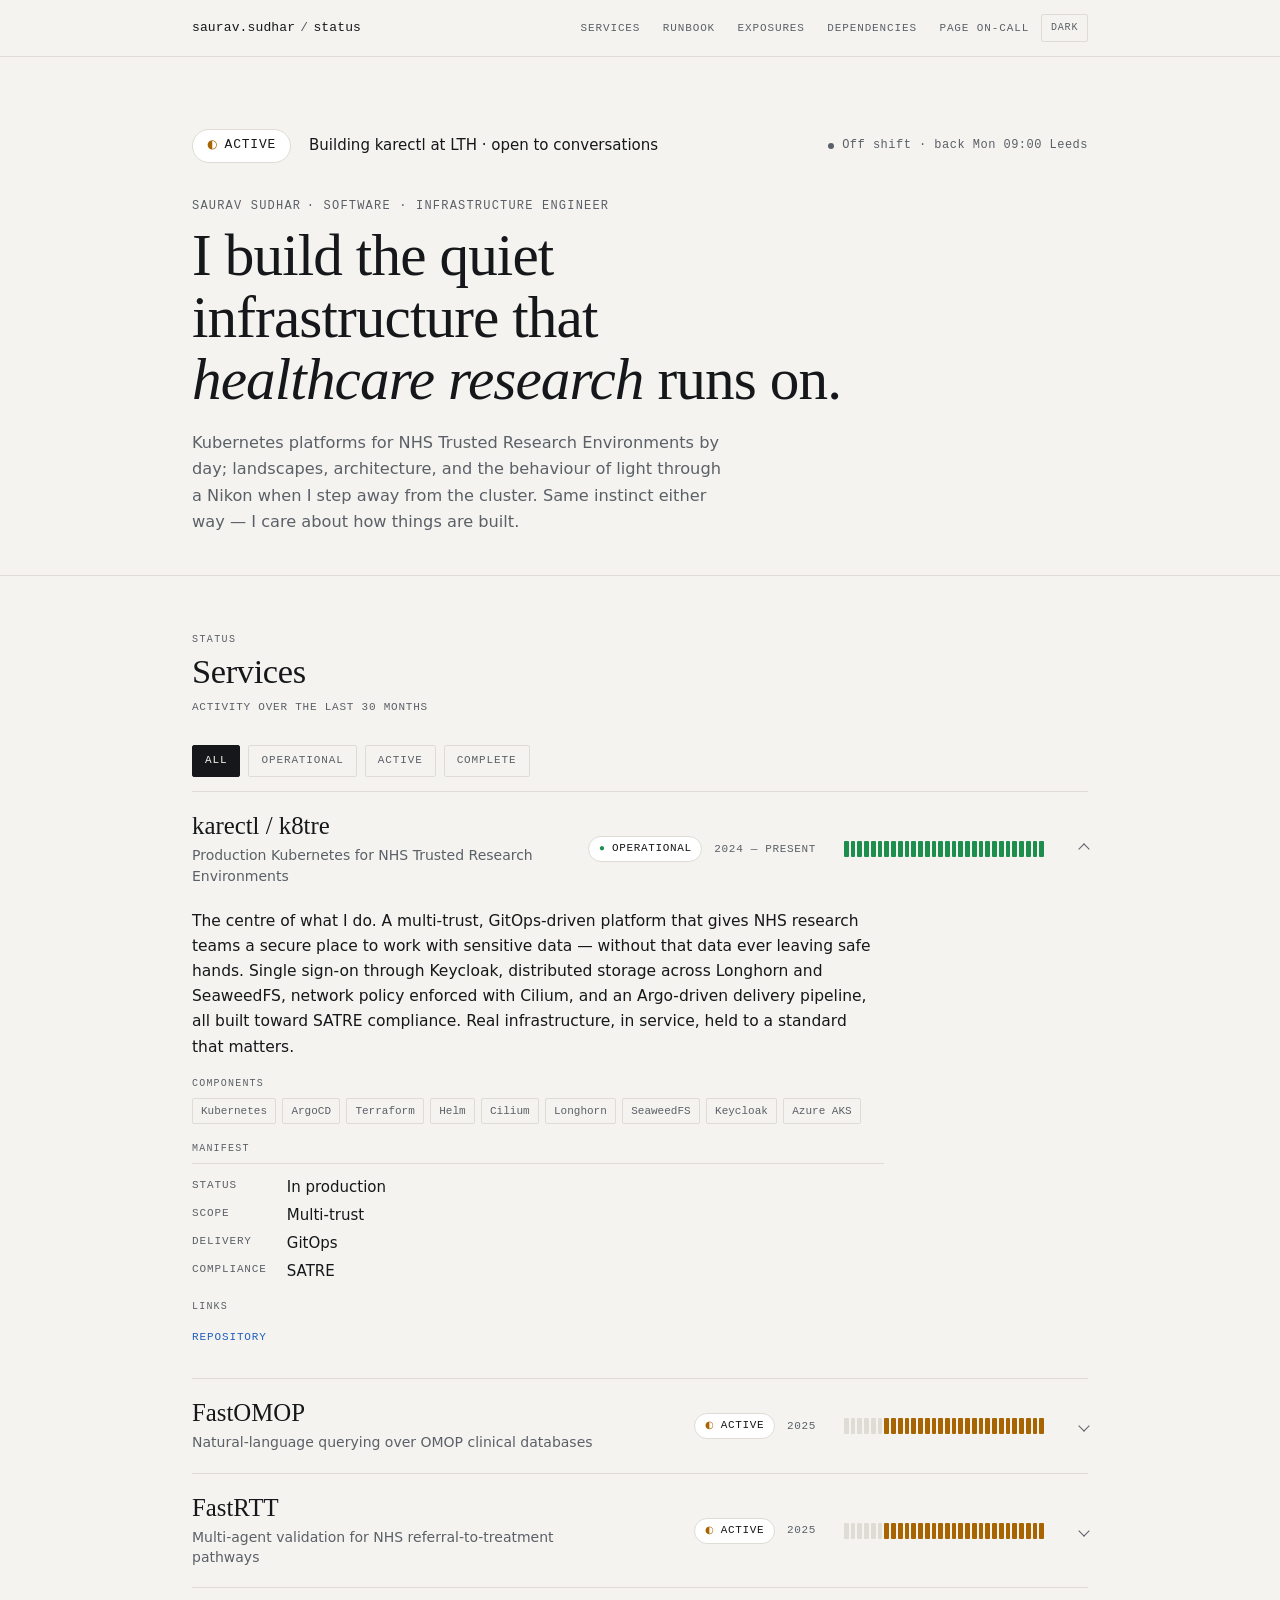
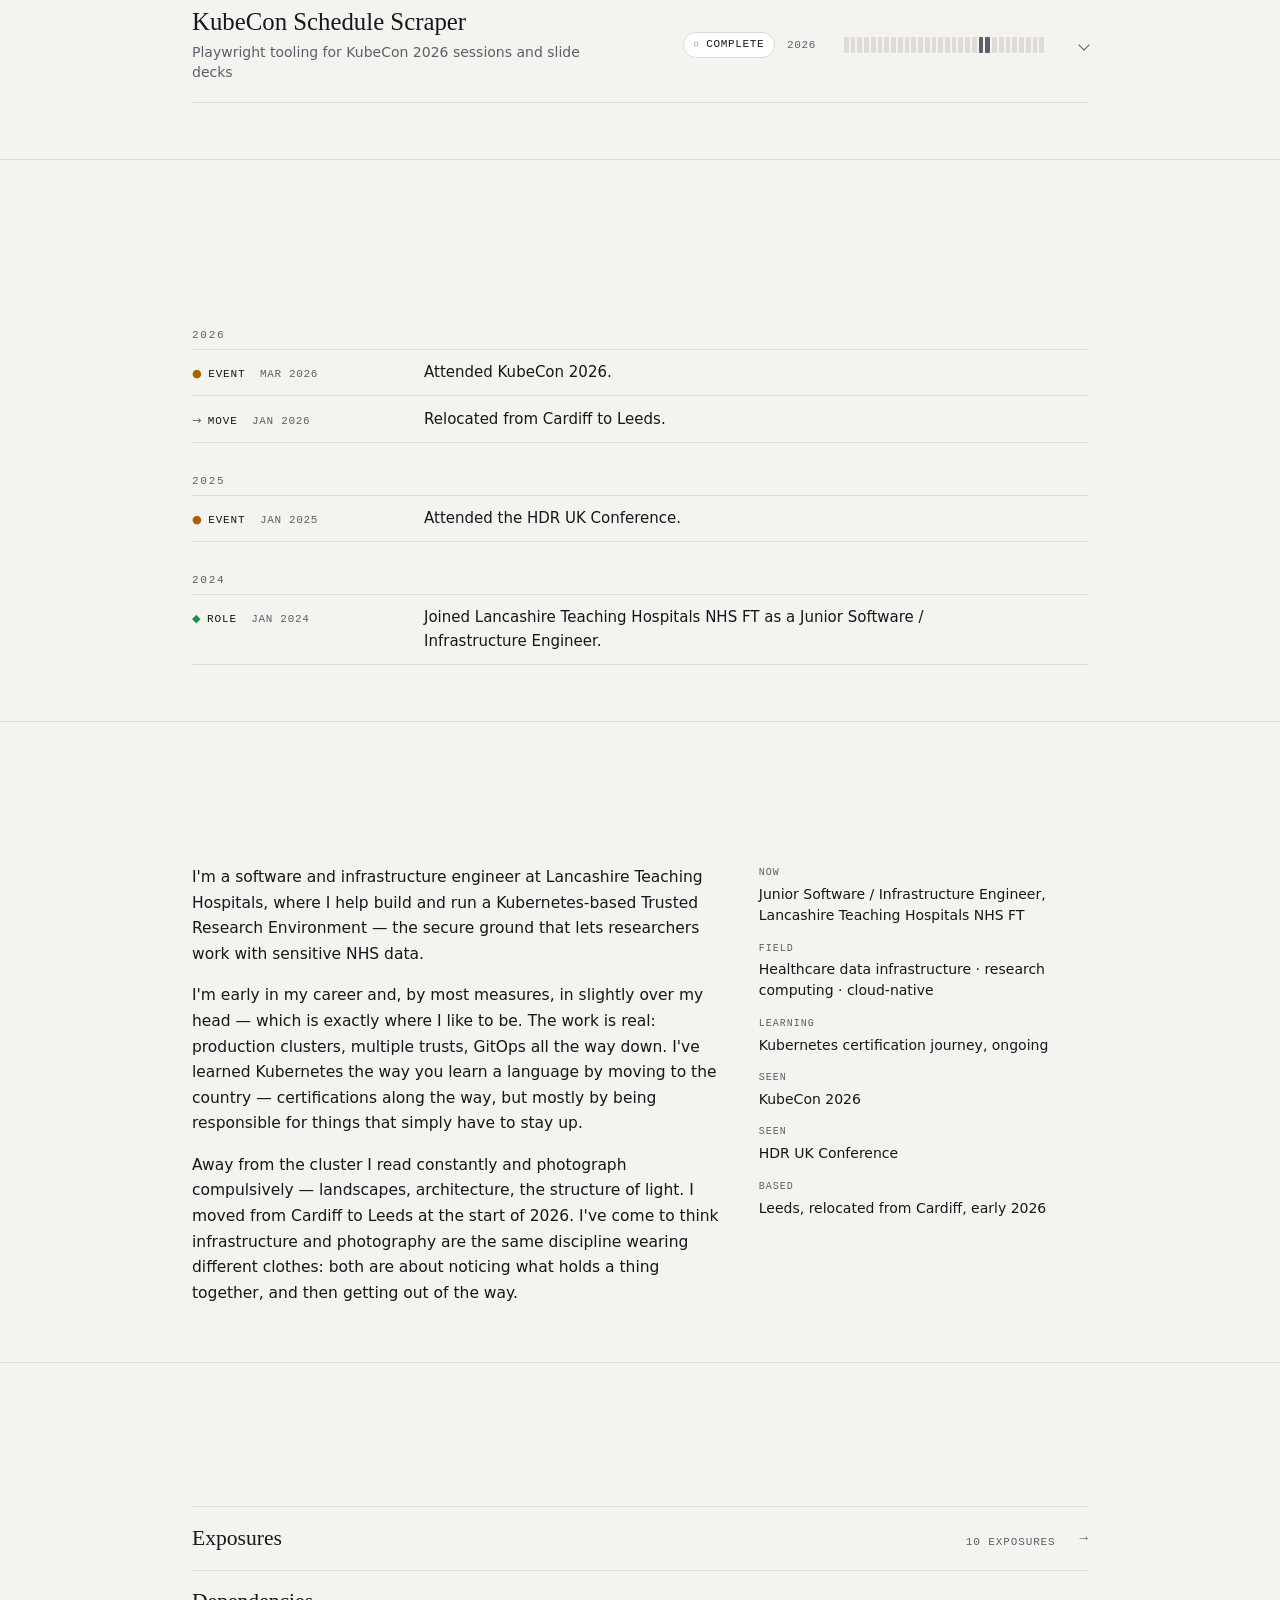
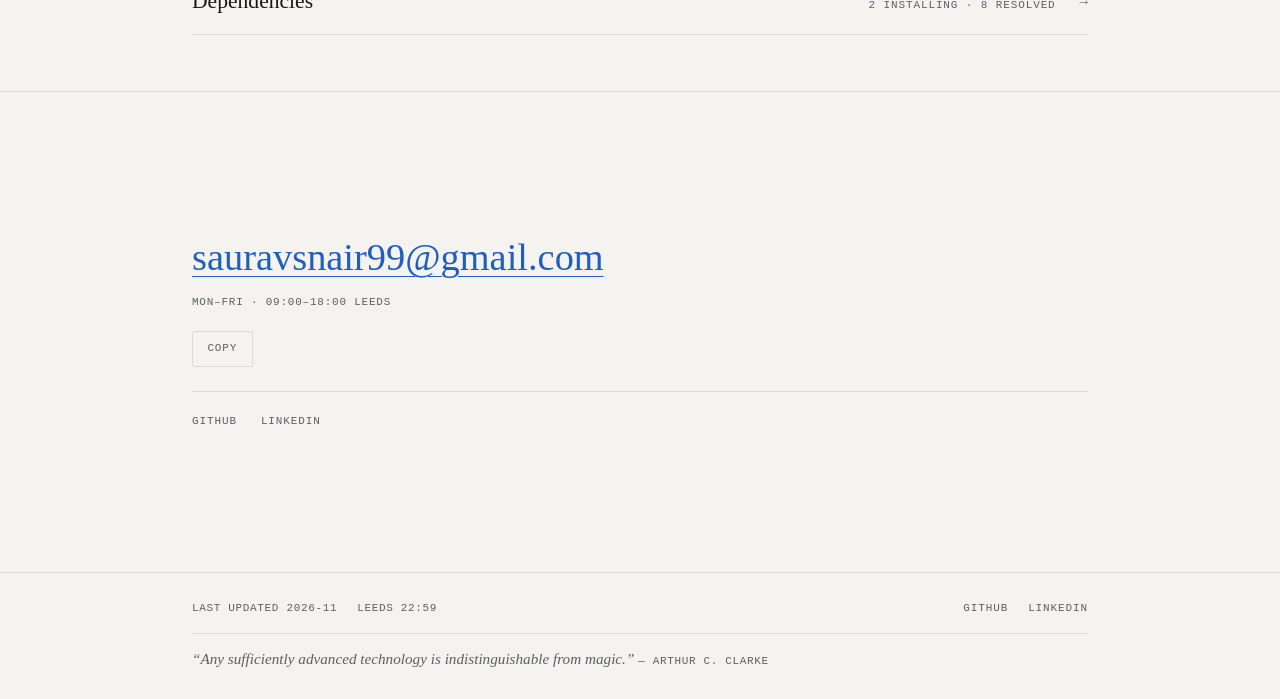
==== commit 256a4397: "feat(uptime): M2 home — status banner, services, changelog, runbook, on-call Co-Authored-By: Claude " ====
--- a/index.html
+++ b/index.html
@@ -43,11 +43,11 @@
 
   <main id="main" tabindex="-1">
     <section class="section section--status" id="status" aria-label="Current status"></section>
-    <section class="section" id="services" aria-label="Services"></section>
-    <section class="section" id="changelog" aria-label="Changelog"></section>
-    <section class="section" id="runbook" aria-label="Runbook"></section>
-    <section class="section" id="elsewhere" aria-label="Elsewhere"></section>
-    <section class="section" id="contact" aria-label="Page the on-call"></section>
+    <section class="section" id="services"></section>
+    <section class="section" id="changelog"></section>
+    <section class="section" id="runbook"></section>
+    <section class="section" id="elsewhere"></section>
+    <section class="section" id="contact"></section>
   </main>
 
   <footer class="site-foot" id="site-foot"></footer>
--- a/css/styles.css
+++ b/css/styles.css
@@ -399,6 +399,9 @@
 }
 
 .foot-social {
+  display: inline-flex;
+  align-items: center;
+  min-height: 24px;
   padding-block: 0.25rem;
   color: var(--muted);
   font-family: var(--font-mono);
@@ -601,7 +604,20 @@
 }
 
 .activity-cell.is-on {
-  background: var(--ink);
+  background: currentColor;
+}
+
+/* Cells inherit the signal colour of the service's status level. */
+.activity--operational {
+  color: var(--signal-op);
+}
+
+.activity--active {
+  color: var(--signal-active);
+}
+
+.activity--complete {
+  color: var(--signal-complete);
 }
 
 /* ============================================================================
@@ -641,8 +657,699 @@
 }
 
 /* ============================================================================
-   HOME — filled by M2
-   ========================================================================== */
+   HOME
+   ========================================================================== */
+
+/* Section heads ------------------------------------------------------------- */
+
+body[data-page="home"] .section + .section {
+  border-top: 1px solid var(--hairline);
+}
+
+.sec-head {
+  margin-bottom: clamp(1.1rem, 3vw, 1.75rem);
+}
+
+.sec-eyebrow {
+  color: var(--muted);
+  font-size: 0.625rem;
+  font-weight: 500;
+  letter-spacing: 0.14em;
+  text-transform: uppercase;
+}
+
+.sec-head h2 {
+  font-family: var(--font-serif);
+  font-size: clamp(1.55rem, 3.8vw, 2.15rem);
+  font-weight: 400;
+  line-height: 1.1;
+}
+
+.sec-eyebrow + h2 {
+  margin-top: 0.3rem;
+}
+
+.sec-sub {
+  margin-top: 0.45rem;
+  color: var(--muted);
+  font-size: 0.6875rem;
+  letter-spacing: 0.07em;
+  text-transform: uppercase;
+}
+
+.empty {
+  padding-block: 0.5rem;
+  color: var(--muted);
+  font-size: 0.9375rem;
+}
+
+/* Status banner ------------------------------------------------------------- */
+
+.section--status {
+  padding-block: clamp(2.5rem, 7vw, 4.5rem) clamp(1.5rem, 4vw, 2.5rem);
+}
+
+.hero-kicker {
+  display: flex;
+  flex-wrap: wrap;
+  align-items: center;
+  gap: 0.6rem 1.1rem;
+  margin-bottom: clamp(1.35rem, 4vw, 2.15rem);
+}
+
+.hero-state {
+  font-size: 0.9375rem;
+  line-height: 1.45;
+}
+
+.oncall {
+  display: inline-flex;
+  align-items: center;
+  gap: 0.5rem;
+  margin-left: auto;
+  color: var(--muted);
+  font-size: 0.75rem;
+  letter-spacing: 0.04em;
+  line-height: 1.4;
+}
+
+.oncall-dot {
+  flex: 0 0 auto;
+  width: 6px;
+  height: 6px;
+  border-radius: 50%;
+  background: var(--signal-complete);
+}
+
+.oncall.is-on .oncall-dot {
+  background: var(--signal-op);
+}
+
+.hero-name {
+  display: flex;
+  flex-wrap: wrap;
+  align-items: baseline;
+  gap: 0 0.35rem;
+  color: var(--muted);
+  font-family: var(--font-mono);
+  font-size: 0.75rem;
+  letter-spacing: 0.1em;
+  line-height: 1.5;
+  text-transform: uppercase;
+}
+
+.hero-line {
+  margin-top: 0.65rem;
+  max-width: 22ch;
+  font-family: var(--font-serif);
+  font-size: clamp(2.1rem, 6.4vw, 3.7rem);
+  font-weight: 400;
+  line-height: 1.04;
+  letter-spacing: -0.015em;
+}
+
+.hero-deck {
+  max-width: 52ch;
+  margin-top: 1.25rem;
+  color: var(--muted);
+  font-size: 1.0125rem;
+  line-height: 1.62;
+}
+
+@media (max-width: 599px) {
+  .oncall {
+    margin-left: 0;
+  }
+}
+
+/* Services ------------------------------------------------------------------ */
+
+.filter-bar {
+  display: flex;
+  flex-wrap: wrap;
+  gap: 0.5rem;
+  margin-bottom: 0.9rem;
+}
+
+.filter-btn,
+.copy-btn {
+  display: inline-flex;
+  align-items: center;
+  justify-content: center;
+  min-height: 32px;
+  padding: 0.35rem 0.75rem;
+  border: 1px solid var(--hairline);
+  border-radius: 2px;
+  color: var(--muted);
+  font-family: var(--font-mono);
+  font-size: 0.6875rem;
+  letter-spacing: 0.08em;
+  line-height: 1;
+  text-transform: uppercase;
+  transition: color 0.15s var(--ease), border-color 0.15s var(--ease),
+    background-color 0.15s var(--ease);
+}
+
+.filter-btn:hover,
+.copy-btn:hover {
+  border-color: var(--ink);
+  color: var(--ink);
+}
+
+.filter-btn[aria-pressed="true"] {
+  border-color: var(--ink);
+  background: var(--ink);
+  color: var(--paper);
+}
+
+.services-list {
+  margin-top: 0.25rem;
+}
+
+.service {
+  border-top: 1px solid var(--hairline);
+  color: var(--ink);
+}
+
+.services-list .service:last-child {
+  border-bottom: 1px solid var(--hairline);
+}
+
+.service-summary {
+  display: grid;
+  grid-template-columns: minmax(0, 1fr) auto;
+  grid-template-areas:
+    "head chevron"
+    "meta meta"
+    "activity activity";
+  gap: 0.55rem 0.9rem;
+  align-items: start;
+  padding-block: 1.1rem;
+  list-style: none;
+  cursor: pointer;
+}
+
+.service-summary::-webkit-details-marker {
+  display: none;
+}
+
+.service-summary::marker {
+  content: "";
+}
+
+.service-summary::after {
+  content: "";
+  grid-area: chevron;
+  justify-self: end;
+  align-self: start;
+  width: 0.5rem;
+  height: 0.5rem;
+  margin-top: 0.45rem;
+  border-right: 1.5px solid var(--muted);
+  border-bottom: 1.5px solid var(--muted);
+  transform: rotate(45deg);
+  transition: transform 0.2s var(--ease), border-color 0.2s var(--ease);
+}
+
+.service-summary:hover::after {
+  border-color: var(--ink);
+}
+
+.service[open] > .service-summary::after {
+  transform: rotate(-135deg);
+}
+
+.service-head {
+  grid-area: head;
+  min-width: 0;
+}
+
+.feat-name,
+.service-name {
+  display: block;
+  font-family: var(--font-serif);
+  font-size: clamp(1.25rem, 2.6vw, 1.55rem);
+  line-height: 1.15;
+}
+
+.service-summary:hover .feat-name,
+.service-summary:hover .service-name {
+  text-decoration: underline;
+  text-decoration-thickness: 1px;
+  text-underline-offset: 0.14em;
+}
+
+.service-tagline {
+  display: block;
+  max-width: 46ch;
+  margin-top: 0.3rem;
+  color: var(--muted);
+  font-size: 0.875rem;
+  line-height: 1.45;
+}
+
+.service-meta {
+  display: flex;
+  flex-wrap: wrap;
+  align-items: center;
+  gap: 0.35rem 0.75rem;
+  grid-area: meta;
+  justify-self: start;
+}
+
+.service-years {
+  color: var(--muted);
+  font-size: 0.6875rem;
+  letter-spacing: 0.06em;
+  text-transform: uppercase;
+  white-space: nowrap;
+}
+
+.service-summary .activity {
+  grid-area: activity;
+  max-width: none;
+}
+
+.service-body {
+  display: grid;
+  gap: 1.15rem;
+  max-width: 68ch;
+  padding-block: 0.2rem 1.6rem;
+}
+
+.service-desc {
+  font-size: 0.9688rem;
+  line-height: 1.62;
+}
+
+.service-group {
+  display: grid;
+  gap: 0.55rem;
+}
+
+.service-sub {
+  color: var(--muted);
+  font-family: var(--font-mono);
+  font-size: 0.625rem;
+  font-weight: 500;
+  letter-spacing: 0.12em;
+  text-transform: uppercase;
+}
+
+.chips {
+  display: flex;
+  flex-wrap: wrap;
+  gap: 0.4rem;
+}
+
+.chip {
+  padding: 0.2rem 0.5rem;
+  border: 1px solid var(--hairline);
+  border-radius: 2px;
+  color: var(--muted);
+  font-size: 0.6875rem;
+  line-height: 1.6;
+}
+
+.manifest {
+  display: grid;
+  grid-template-columns: max-content minmax(0, 1fr);
+  gap: 0.35rem 1.25rem;
+  padding-top: 0.75rem;
+  border-top: 1px solid var(--hairline);
+}
+
+.manifest dt {
+  color: var(--muted);
+  font-size: 0.6875rem;
+  letter-spacing: 0.08em;
+  text-transform: uppercase;
+}
+
+.manifest dd {
+  font-size: 0.9375rem;
+  line-height: 1.5;
+}
+
+.service-changes {
+  display: grid;
+  gap: 0.4rem;
+}
+
+.service-change {
+  display: flex;
+  align-items: baseline;
+  gap: 0.75rem;
+}
+
+.service-change-date {
+  color: var(--muted);
+  font-size: 0.6875rem;
+  letter-spacing: 0.06em;
+  white-space: nowrap;
+  text-transform: uppercase;
+}
+
+.service-change-text {
+  font-size: 0.9375rem;
+}
+
+.service-links {
+  display: flex;
+  flex-wrap: wrap;
+  gap: 0 1.35rem;
+}
+
+.service-link {
+  display: inline-flex;
+  align-items: center;
+  min-height: 24px;
+  padding-block: 0.4rem;
+  font-size: 0.6875rem;
+  letter-spacing: 0.08em;
+  text-transform: uppercase;
+}
+
+@media (min-width: 600px) {
+  .service-summary {
+    grid-template-columns: minmax(0, 1fr) auto 1rem;
+    grid-template-areas:
+      "head meta chevron"
+      "activity activity activity";
+    gap: 0.75rem 1.25rem;
+    align-items: center;
+  }
+
+  .service-summary::after {
+    align-self: center;
+    margin-top: 0;
+  }
+}
+
+@media (min-width: 900px) {
+  .service-summary {
+    grid-template-columns: minmax(0, 1fr) auto 12.5rem 1rem;
+    grid-template-areas: "head meta activity chevron";
+    column-gap: 1.75rem;
+    padding-block: 1.25rem;
+  }
+
+  .service-summary .activity {
+    justify-self: end;
+  }
+}
+
+/* Changelog ----------------------------------------------------------------- */
+
+.log-group + .log-group {
+  margin-top: 2rem;
+}
+
+.log-year {
+  padding-bottom: 0.45rem;
+  border-bottom: 1px solid var(--hairline);
+  color: var(--muted);
+  font-family: var(--font-mono);
+  font-size: 0.6875rem;
+  font-weight: 500;
+  letter-spacing: 0.16em;
+  text-transform: uppercase;
+}
+
+.log-entry {
+  display: grid;
+  grid-template-columns: minmax(0, 1fr);
+  gap: 0.25rem;
+  padding-block: 0.7rem;
+  border-bottom: 1px solid var(--hairline);
+}
+
+.log-meta {
+  display: flex;
+  flex-wrap: wrap;
+  align-items: baseline;
+  gap: 0.2rem 0.9rem;
+}
+
+.log-kind {
+  display: inline-flex;
+  align-items: baseline;
+  gap: 0.4rem;
+}
+
+.log-glyph {
+  font-size: 0.7rem;
+  line-height: 1;
+}
+
+.log-kind--role .log-glyph {
+  color: var(--signal-op);
+}
+
+.log-kind--ship .log-glyph {
+  color: var(--link);
+}
+
+.log-kind--event .log-glyph {
+  color: var(--signal-active);
+}
+
+.log-kind--move .log-glyph {
+  color: var(--signal-complete);
+}
+
+.log-kind-label {
+  color: var(--ink);
+  font-size: 0.6875rem;
+  letter-spacing: 0.08em;
+  text-transform: uppercase;
+}
+
+.log-date {
+  color: var(--muted);
+  font-size: 0.6875rem;
+  letter-spacing: 0.06em;
+  text-transform: uppercase;
+}
+
+.log-text {
+  font-size: 0.9375rem;
+  line-height: 1.55;
+}
+
+@media (min-width: 720px) {
+  .log-entry {
+    grid-template-columns: 13rem minmax(0, 1fr);
+    gap: 0 1.5rem;
+    align-items: baseline;
+  }
+}
+
+/* Runbook ------------------------------------------------------------------- */
+
+.runbook {
+  display: grid;
+  gap: 1.75rem;
+}
+
+.runbook-p {
+  max-width: 62ch;
+  font-size: 0.9688rem;
+  line-height: 1.65;
+}
+
+.runbook-p + .runbook-p {
+  margin-top: 1rem;
+}
+
+.runbook-notes {
+  padding-top: 1rem;
+  border-top: 1px solid var(--hairline);
+}
+
+.runbook-dl {
+  display: grid;
+  gap: 0.9rem;
+}
+
+.runbook-note {
+  display: grid;
+  gap: 0.15rem;
+}
+
+.runbook-k {
+  color: var(--muted);
+  font-size: 0.625rem;
+  letter-spacing: 0.1em;
+  text-transform: uppercase;
+}
+
+.runbook-v {
+  font-size: 0.875rem;
+  line-height: 1.5;
+}
+
+@media (min-width: 720px) {
+  .runbook {
+    grid-template-columns: minmax(0, 1.6fr) minmax(0, 1fr);
+    align-items: start;
+    gap: 2.5rem;
+  }
+
+  .runbook-notes {
+    padding-top: 0;
+    border-top: 0;
+  }
+}
+
+/* Elsewhere ----------------------------------------------------------------- */
+
+.elsewhere-list {
+  border-top: 1px solid var(--hairline);
+}
+
+.elsewhere-row {
+  display: grid;
+  grid-template-columns: minmax(0, 1fr) auto;
+  align-items: baseline;
+  gap: 0.2rem 0.75rem;
+  padding-block: 1rem;
+  border-bottom: 1px solid var(--hairline);
+  color: var(--ink);
+}
+
+.elsewhere-row:hover {
+  text-decoration: none;
+}
+
+.elsewhere-row:hover .elsewhere-name {
+  text-decoration: underline;
+  text-underline-offset: 0.16em;
+}
+
+.elsewhere-name {
+  grid-column: 1;
+  font-family: var(--font-serif);
+  font-size: 1.35rem;
+  line-height: 1.2;
+}
+
+.elsewhere-count {
+  grid-column: 1;
+  color: var(--muted);
+  font-size: 0.6875rem;
+  letter-spacing: 0.08em;
+  text-transform: uppercase;
+}
+
+.elsewhere-arrow {
+  grid-row: 1 / span 2;
+  grid-column: 2;
+  align-self: center;
+  color: var(--muted);
+  font-size: 0.875rem;
+  transition: transform 0.2s var(--ease), color 0.2s var(--ease);
+}
+
+.elsewhere-row:hover .elsewhere-arrow {
+  color: var(--ink);
+  transform: translateX(3px);
+}
+
+@media (min-width: 600px) {
+  .elsewhere-row {
+    grid-template-columns: minmax(0, 1fr) auto auto;
+    align-items: baseline;
+    gap: 0 1.5rem;
+    padding-block: 1.15rem;
+  }
+
+  .elsewhere-count {
+    grid-column: 2;
+    grid-row: 1;
+  }
+
+  .elsewhere-arrow {
+    grid-column: 3;
+    grid-row: 1;
+  }
+}
+
+/* Page the on-call ---------------------------------------------------------- */
+
+.contact-direct {
+  margin-top: 0.25rem;
+}
+
+.contact-email {
+  display: inline-block;
+  max-width: 100%;
+  color: var(--link);
+  font-family: var(--font-serif);
+  font-size: clamp(1.45rem, 5.4vw, 2.4rem);
+  line-height: 1.15;
+  overflow-wrap: anywhere;
+  text-decoration: underline;
+  text-decoration-thickness: 1px;
+  text-underline-offset: 0.16em;
+}
+
+.contact-email:hover {
+  text-decoration-thickness: 2px;
+}
+
+.contact-hours {
+  margin-top: 0.85rem;
+  color: var(--muted);
+  font-size: 0.6875rem;
+  letter-spacing: 0.07em;
+  text-transform: uppercase;
+}
+
+.contact-actions {
+  display: flex;
+  flex-wrap: wrap;
+  align-items: center;
+  gap: 0.5rem 1rem;
+  margin-top: 1.25rem;
+}
+
+.copy-btn {
+  min-height: 36px;
+  padding-inline: 0.9rem;
+}
+
+.contact-announce {
+  min-height: 1.15rem;
+  color: var(--muted);
+  font-size: 0.6875rem;
+  letter-spacing: 0.06em;
+  text-transform: uppercase;
+}
+
+.contact-socials {
+  display: flex;
+  flex-wrap: wrap;
+  gap: 0 1.5rem;
+  margin-top: 1.5rem;
+  padding-top: 0.9rem;
+  border-top: 1px solid var(--hairline);
+}
+
+.contact-social {
+  display: inline-flex;
+  align-items: center;
+  min-height: 24px;
+  padding-block: 0.35rem;
+  color: var(--muted);
+  font-size: 0.6875rem;
+  letter-spacing: 0.08em;
+  text-transform: uppercase;
+}
+
+.contact-social:hover {
+  color: var(--ink);
+}
 
 /* ============================================================================
    EXPOSURES — filled by M3
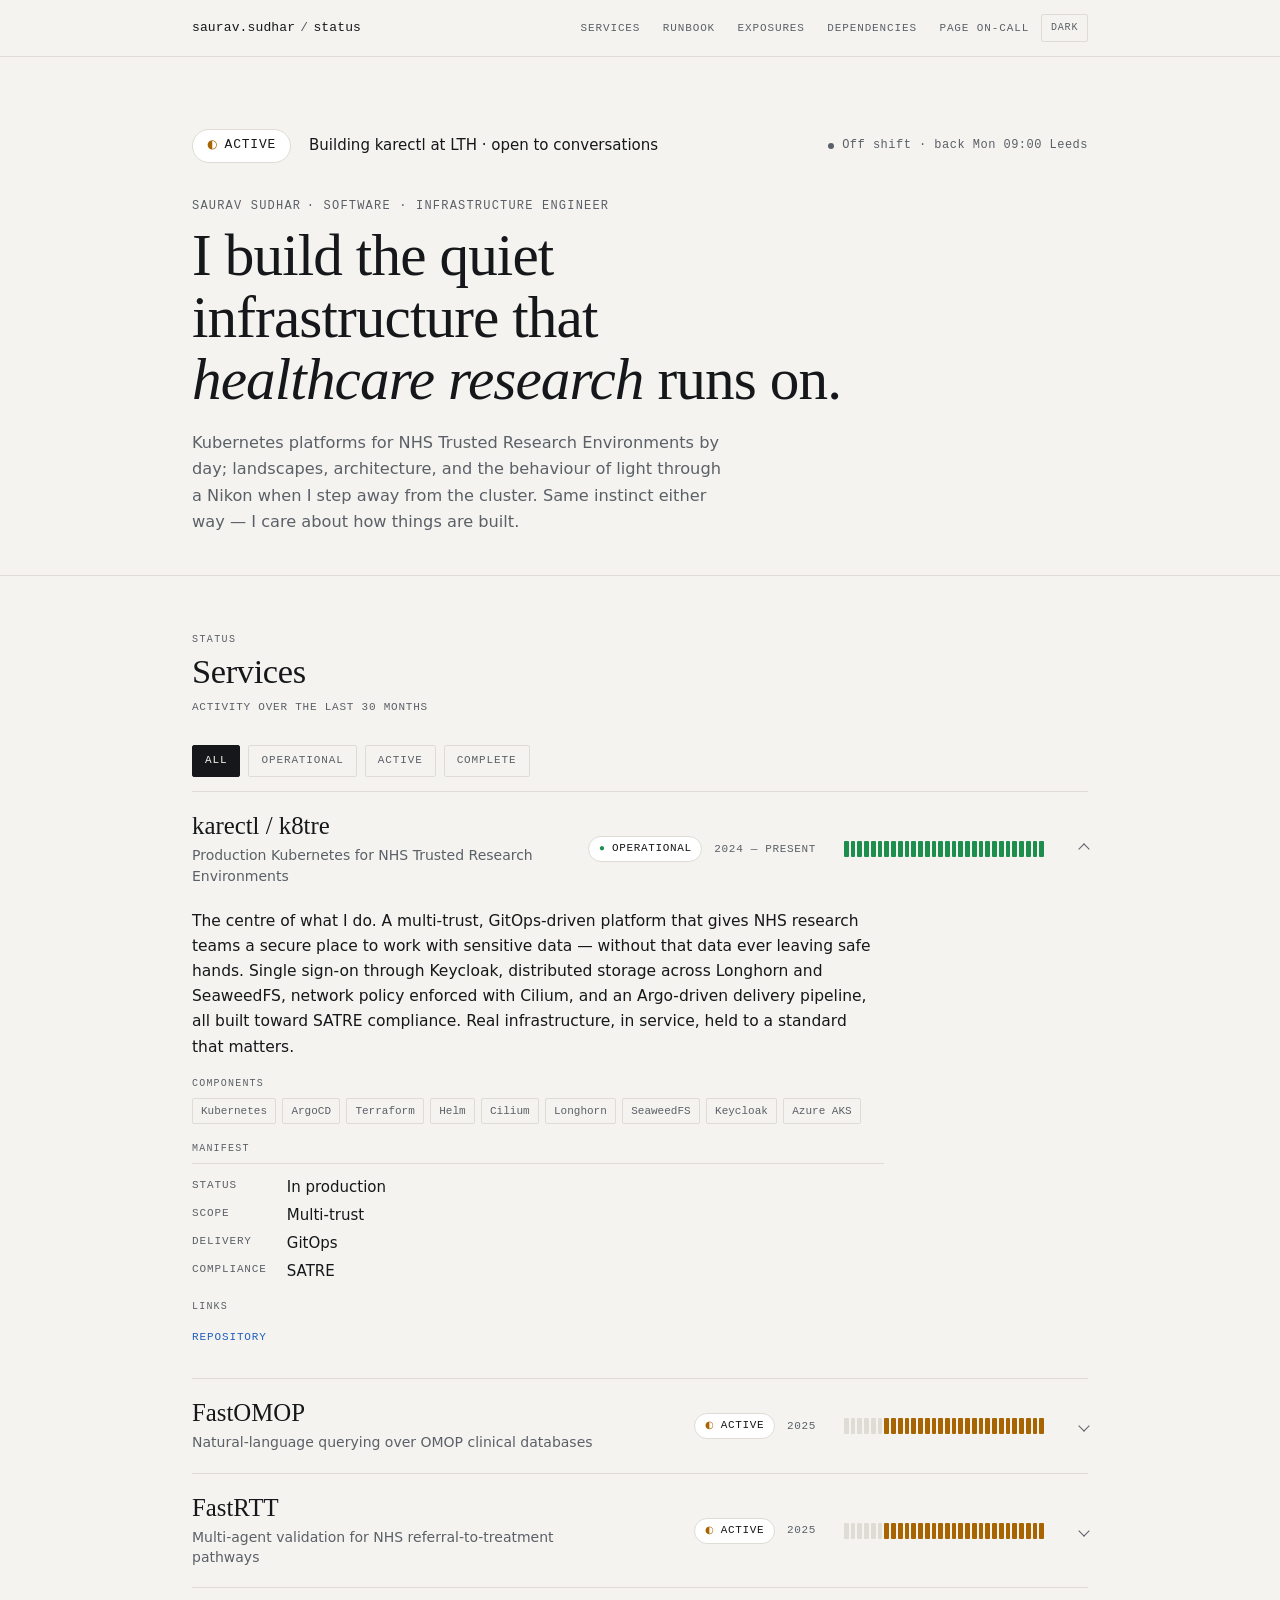
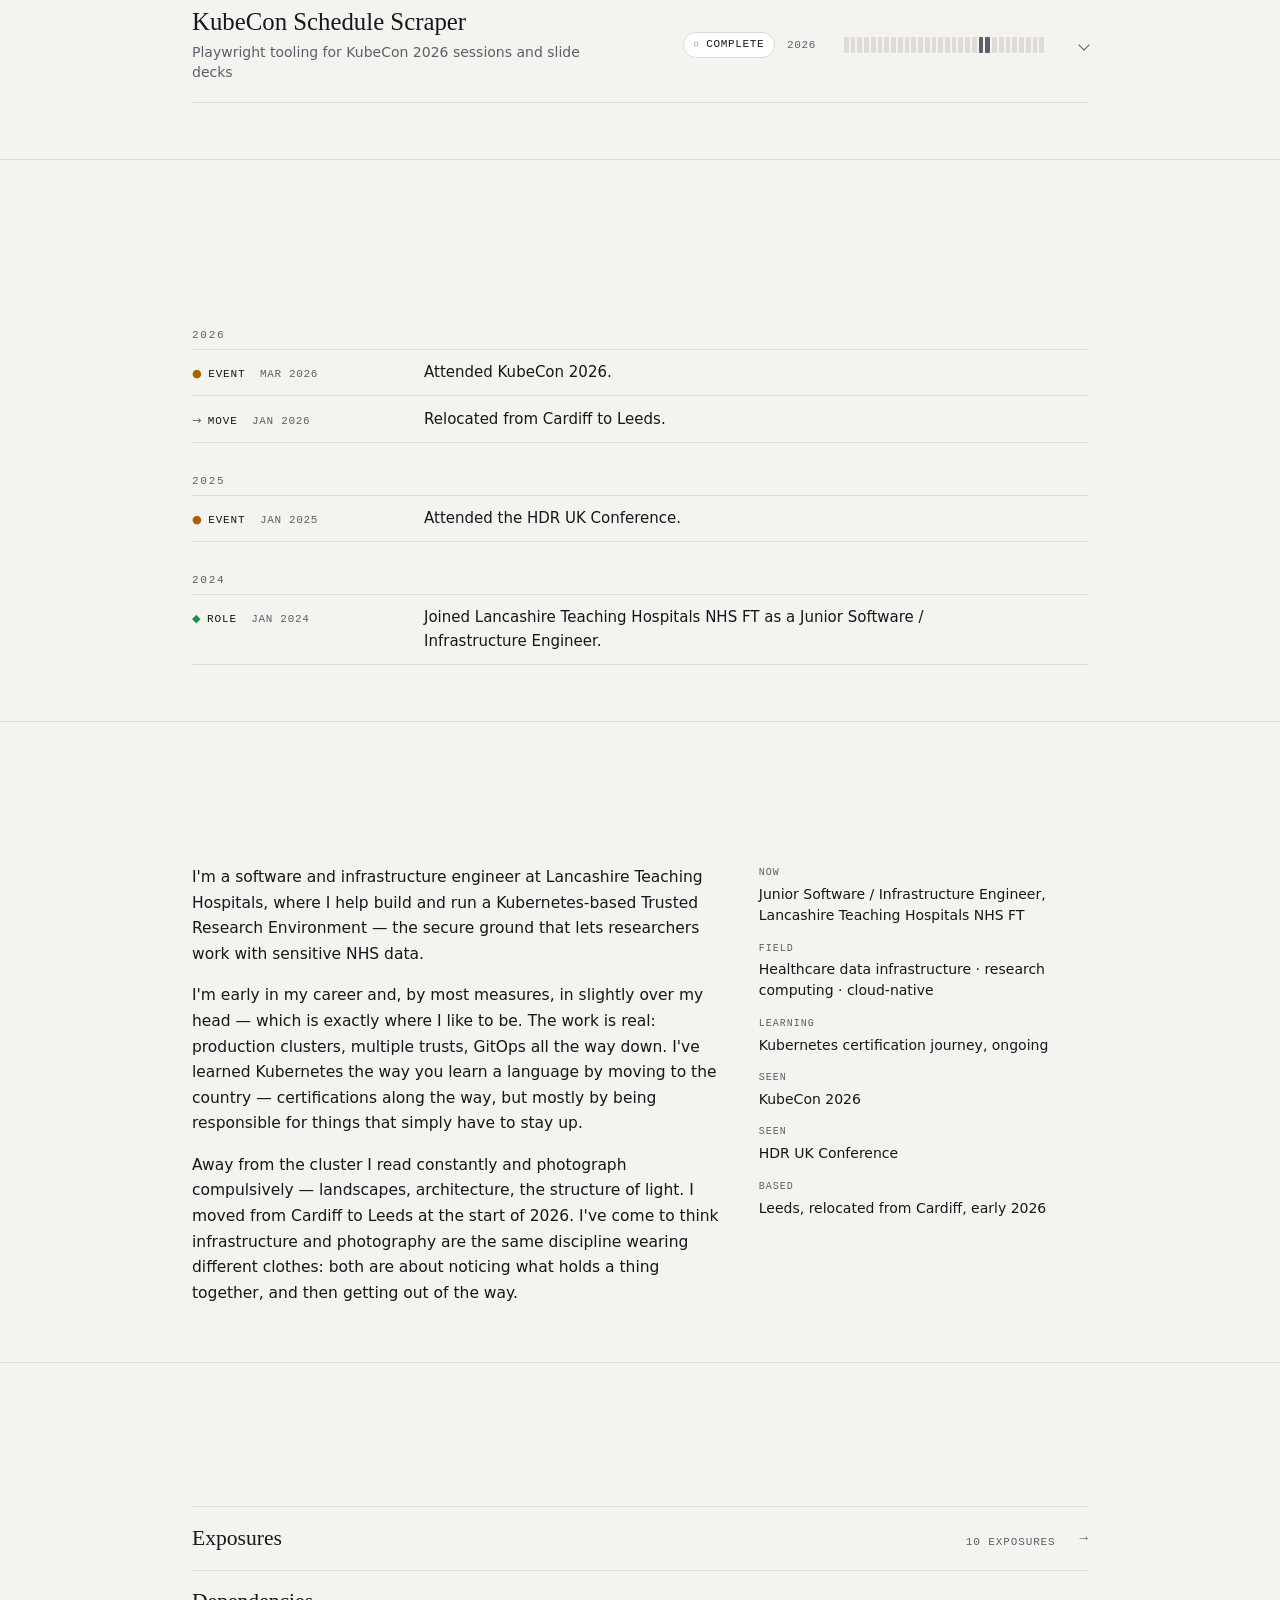
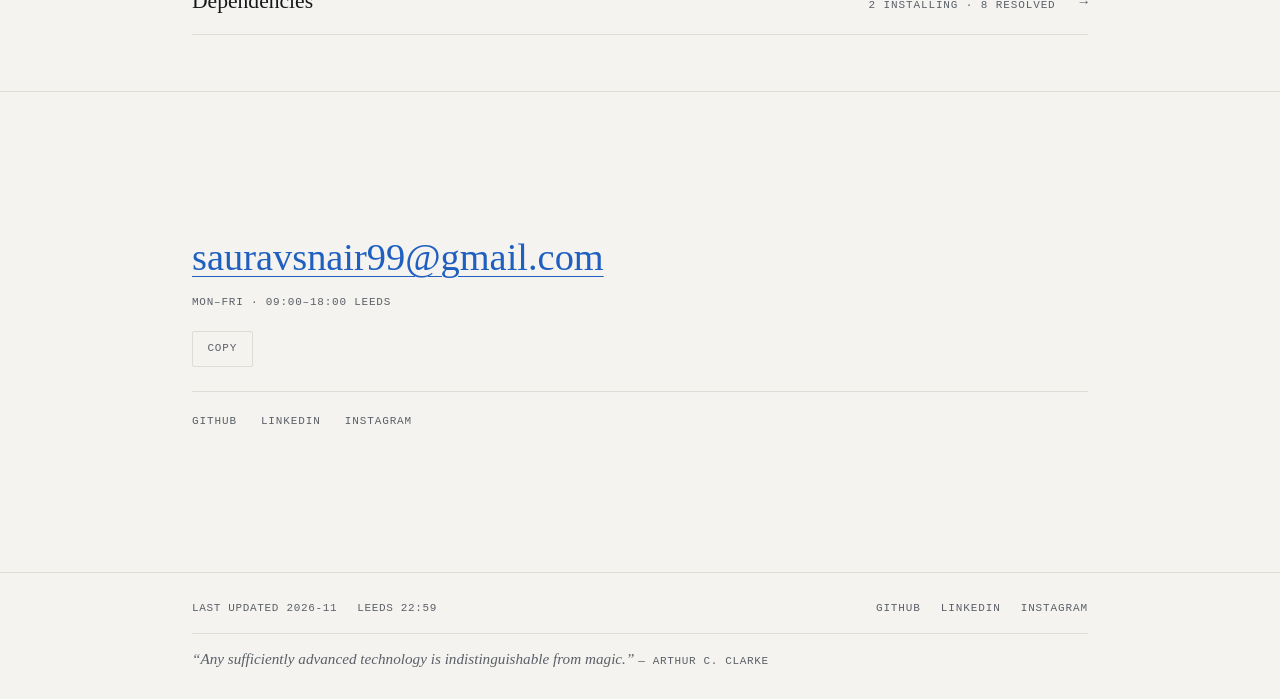
==== commit a1201e58: "feat(uptime): M3 exposures — gallery, lightbox, Instagram-synced photo source Co-Authored-By: Claude" ====
--- a/index.html
+++ b/index.html
@@ -27,6 +27,7 @@
 
   <script src="js/theme.js"></script>
   <script src="js/data.js"></script>
+  <script src="js/photos.js"></script>
   <script type="module" src="js/app.js"></script>
 </head>
 
--- a/css/styles.css
+++ b/css/styles.css
@@ -1352,12 +1352,307 @@
 }
 
 /* ============================================================================
-   EXPOSURES — filled by M3
+   EXPOSURES
    ========================================================================== */
 
+/* The only page that uses a plain description line under its title. */
+.page-desc {
+  max-width: 52ch;
+  margin-top: 0.55rem;
+  color: var(--muted);
+  font-size: 0.9375rem;
+  line-height: 1.5;
+}
+
+/* Grid: 1 column, then 2, then 3. Ratios are reserved by the frame, so the
+   page does not shift while images load. */
+.plates {
+  display: grid;
+  grid-template-columns: minmax(0, 1fr);
+  gap: clamp(1.35rem, 3.5vw, 2rem) clamp(1rem, 2.5vw, 1.5rem);
+  align-items: start;
+}
+
+@media (min-width: 600px) {
+  .plates {
+    grid-template-columns: repeat(2, minmax(0, 1fr));
+  }
+}
+
+@media (min-width: 960px) {
+  .plates {
+    grid-template-columns: repeat(3, minmax(0, 1fr));
+  }
+}
+
+.plate {
+  min-width: 0;
+}
+
+.plate-fig {
+  display: flex;
+  flex-direction: column;
+  margin: 0;
+}
+
+.plate-open {
+  display: block;
+  width: 100%;
+  border-radius: 0;
+  cursor: zoom-in;
+  text-align: left;
+}
+
+.plate-open:disabled {
+  cursor: default;
+}
+
+/* Frame --------------------------------------------------------------------- */
+
+.plate-frame {
+  position: relative;
+  display: block;
+  width: 100%;
+  overflow: hidden;
+  border: 1px solid var(--hairline);
+  background-color: var(--surface);
+  background-position: center;
+  background-size: cover;
+  transition: border-color 0.15s var(--ease);
+}
+
+.plate-open:hover .plate-frame {
+  border-color: var(--muted);
+}
+
+/* object-fit: cover only inside the grid; the lightbox shows the whole frame. */
+.plate-img {
+  position: absolute;
+  inset: 0;
+  width: 100%;
+  height: 100%;
+  object-fit: cover;
+  transition: opacity 0.3s var(--ease);
+}
+
+.plate-frame.is-blur .plate-img {
+  opacity: 0;
+}
+
+.plate-frame.is-blur.is-loaded .plate-img {
+  opacity: 1;
+}
+
+/* Pending plate: dashed hairline, mono label, deliberately no <img>. */
+.plate-frame.plate-pending {
+  display: flex;
+  align-items: center;
+  justify-content: center;
+  padding: 0.75rem;
+  border-style: dashed;
+  background-color: transparent;
+  color: var(--muted);
+  text-align: center;
+  transition: none;
+}
+
+.plate-pending-label {
+  font-size: 0.625rem;
+  font-weight: 500;
+  letter-spacing: 0.16em;
+  text-transform: uppercase;
+}
+
+/* Caption as a reading ------------------------------------------------------ */
+
+.plate-caption {
+  display: grid;
+  gap: 0.2rem;
+  padding-top: 0.6rem;
+}
+
+.plate-cap {
+  color: var(--ink);
+  font-size: 0.8125rem;
+  line-height: 1.4;
+  overflow-wrap: anywhere;
+  text-wrap: pretty;
+}
+
+.plate-meta {
+  display: block;
+  color: var(--muted);
+  font-size: 0.625rem;
+  letter-spacing: 0.08em;
+  line-height: 1.7;
+  overflow-wrap: anywhere;
+  text-transform: uppercase;
+}
+
+.plate-num {
+  color: var(--ink);
+}
+
+.plate-link {
+  display: inline-flex;
+  align-items: center;
+  min-height: 24px;
+  color: var(--muted);
+  text-decoration: underline;
+  text-decoration-thickness: 1px;
+  text-underline-offset: 0.18em;
+}
+
+.plate-link:hover {
+  color: var(--ink);
+}
+
+/* Full stream --------------------------------------------------------------- */
+
+.plates-more {
+  margin-top: clamp(1.5rem, 4vw, 2.25rem);
+  padding-top: 0.9rem;
+  border-top: 1px solid var(--hairline);
+}
+
+.plates-more-link {
+  display: inline-flex;
+  align-items: center;
+  min-height: 44px;
+  color: var(--muted);
+  font-size: 0.6875rem;
+  letter-spacing: 0.08em;
+  text-transform: uppercase;
+}
+
+.plates-more-link:hover {
+  color: var(--ink);
+}
+
 /* ============================================================================
-   LIGHTBOX — filled by M3
+   LIGHTBOX
    ========================================================================== */
+
+html.is-locked {
+  overflow: hidden;
+}
+
+.lightbox {
+  position: fixed;
+  inset: 0;
+  z-index: 90;
+  display: grid;
+  grid-template-columns: 44px minmax(0, 1fr) 44px;
+  grid-template-rows: auto minmax(0, 1fr);
+  align-items: center;
+  justify-items: center;
+  gap: 0.5rem clamp(0.35rem, 1.5vw, 1rem);
+  padding: clamp(0.75rem, 2.5vw, 1.5rem);
+  background: rgba(10, 11, 12, 0.94);
+  color: #E8E6E1;
+}
+
+.lightbox.is-single {
+  grid-template-columns: minmax(0, 1fr);
+}
+
+.lb-close {
+  grid-row: 1;
+  grid-column: 3;
+  justify-self: end;
+}
+
+.lightbox.is-single .lb-close {
+  grid-column: 1;
+}
+
+.lb-nav {
+  grid-row: 2;
+  align-self: center;
+}
+
+.lb-prev {
+  grid-column: 1;
+}
+
+.lb-next {
+  grid-column: 3;
+}
+
+.lb-close,
+.lb-nav {
+  display: inline-flex;
+  align-items: center;
+  justify-content: center;
+  width: 44px;
+  height: 44px;
+  border: 1px solid rgba(232, 230, 225, 0.35);
+  border-radius: 2px;
+  background: rgba(10, 11, 12, 0.6);
+  color: #E8E6E1;
+  font-family: var(--font-mono);
+  line-height: 1;
+  transition: border-color 0.15s var(--ease), background-color 0.15s var(--ease);
+}
+
+.lb-close {
+  font-size: 1rem;
+}
+
+.lb-nav {
+  font-size: 1.35rem;
+}
+
+.lb-close:hover,
+.lb-nav:hover {
+  border-color: #E8E6E1;
+  background: rgba(232, 230, 225, 0.08);
+}
+
+.lightbox :focus-visible {
+  outline: 2px solid #E8E6E1;
+  outline-offset: 3px;
+}
+
+.lb-figure {
+  grid-row: 2;
+  grid-column: 2;
+  display: flex;
+  flex-direction: column;
+  align-items: center;
+  justify-content: center;
+  justify-self: stretch;
+  gap: clamp(0.6rem, 2vw, 1rem);
+  width: 100%;
+  min-width: 0;
+  margin: 0;
+}
+
+.lightbox.is-single .lb-figure {
+  grid-column: 1;
+}
+
+/* The whole photograph: no cropping here. */
+#lb-img {
+  width: auto;
+  height: auto;
+  max-width: 100%;
+  max-height: calc(100vh - 9rem);
+  max-height: calc(100dvh - 9rem);
+  object-fit: contain;
+  border: 1px solid rgba(232, 230, 225, 0.14);
+  background: rgba(232, 230, 225, 0.04);
+}
+
+.lb-cap {
+  max-width: 60ch;
+  color: #E8E6E1;
+  font-size: 0.6875rem;
+  letter-spacing: 0.06em;
+  line-height: 1.5;
+  text-align: center;
+  text-transform: uppercase;
+}
 
 /* ============================================================================
    DEPENDENCIES — filled by M4
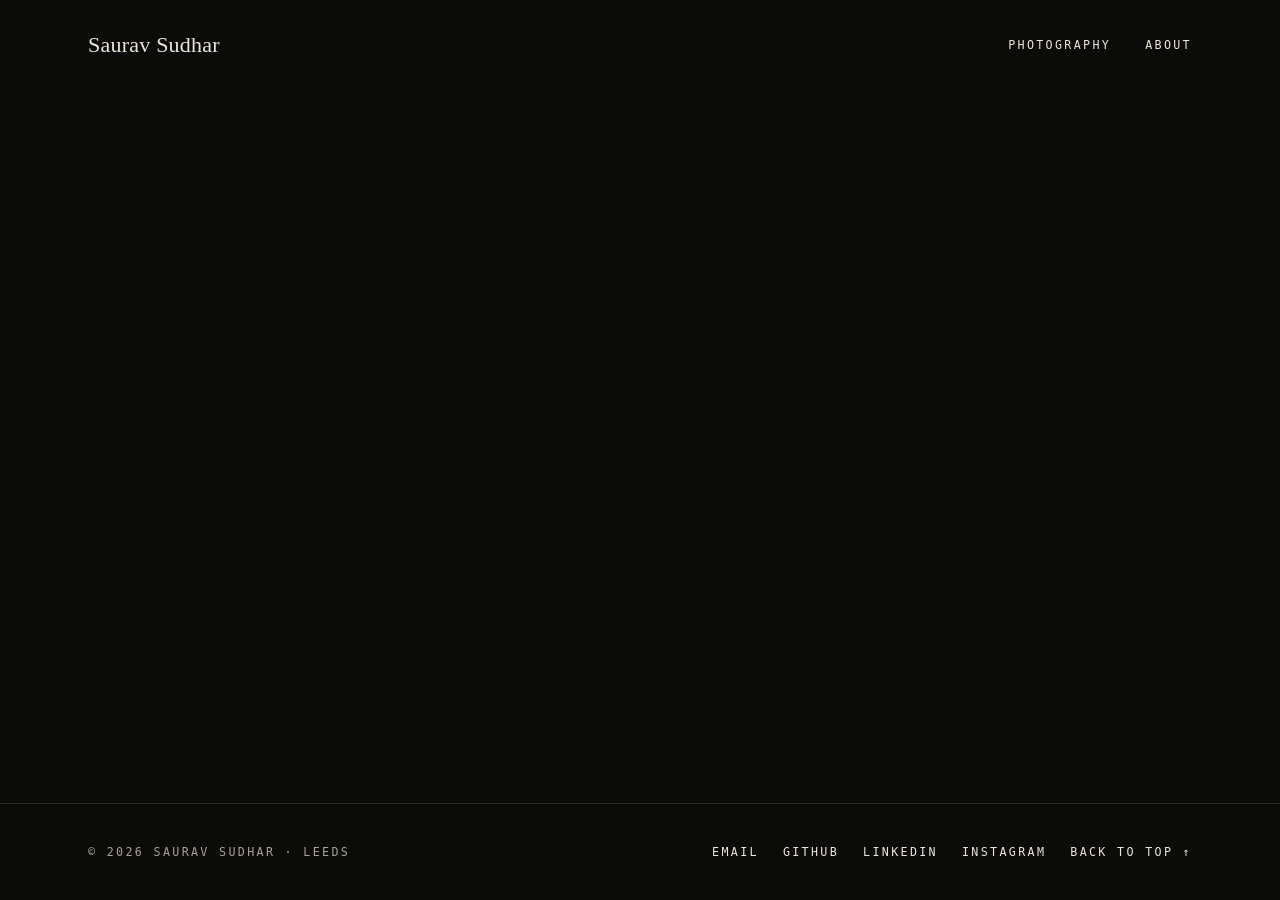
==== commit b5a286f4: "feat(gallery): M1 foundation — dark gallery shells, Cloudinary images, data model; drop UPTIME pages" ====
--- a/index.html
+++ b/index.html
@@ -6,28 +6,25 @@
 
   <meta http-equiv="Content-Security-Policy" content="default-src 'self'; script-src 'self'; style-src 'self' https://fonts.googleapis.com; font-src https://fonts.gstatic.com; img-src 'self' data: https://res.cloudinary.com; connect-src 'none'; base-uri 'none'; form-action 'none'; object-src 'none'" />
 
-  <title>Saurav Sudhar — status</title>
-  <meta name="description" content="The status page of Saurav Sudhar's engineering practice: services, changelog, runbook, exposures and dependencies." />
+  <title>Saurav Sudhar — Engineer · Photographer</title>
+  <meta name="description" content="Saurav Sudhar — software and infrastructure engineer in Leeds, and photographer of landscape, architecture and light." />
   <meta name="author" content="Saurav Sudhar" />
   <meta name="referrer" content="strict-origin-when-cross-origin" />
-  <meta name="color-scheme" content="light dark" />
-  <meta name="theme-color" content="#F4F3EF" media="(prefers-color-scheme: light)" />
-  <meta name="theme-color" content="#0F1113" media="(prefers-color-scheme: dark)" />
+  <meta name="color-scheme" content="dark" />
+  <meta name="theme-color" content="#0B0B0A" />
 
   <meta property="og:type" content="website" />
-  <meta property="og:title" content="Saurav Sudhar — status" />
-  <meta property="og:description" content="Services, changelog, runbook, exposures and dependencies — the status page of an engineering practice." />
+  <meta property="og:title" content="Saurav Sudhar — Engineer · Photographer" />
+  <meta property="og:description" content="Landscape, architecture and light, photographed by Saurav Sudhar." />
 
-  <link rel="icon" href="data:image/svg+xml,%3Csvg%20xmlns='http://www.w3.org/2000/svg'%20viewBox='0%200%2032%2032'%3E%3Ccircle%20cx='16'%20cy='16'%20r='9'%20fill='%231E8E4E'/%3E%3C/svg%3E" />
+  <link rel="icon" href="data:image/svg+xml,%3Csvg%20xmlns='http://www.w3.org/2000/svg'%20viewBox='0%200%2032%2032'%3E%3Crect%20width='32'%20height='32'%20fill='%230B0B0A'/%3E%3Ccircle%20cx='16'%20cy='16'%20r='7'%20fill='%23ECE6DA'/%3E%3C/svg%3E" />
 
   <link rel="preconnect" href="https://fonts.googleapis.com" />
   <link rel="preconnect" href="https://fonts.gstatic.com" crossorigin />
-  <link rel="stylesheet" href="https://fonts.googleapis.com/css2?family=Instrument+Sans:wght@400;500;600&amp;family=Instrument+Serif:ital@0;1&amp;family=JetBrains+Mono:wght@400;500&amp;display=swap" />
+  <link rel="stylesheet" href="https://fonts.googleapis.com/css2?family=Cormorant+Garamond:ital,wght@0,300;0,400;1,300&amp;family=DM+Mono:wght@400&amp;display=swap" />
   <link rel="stylesheet" href="css/styles.css" />
 
-  <script src="js/theme.js"></script>
   <script src="js/data.js"></script>
-  <script src="js/photos.js"></script>
   <script type="module" src="js/app.js"></script>
 </head>
 
@@ -43,12 +40,8 @@
   <header class="site-head" id="site-head"></header>
 
   <main id="main" tabindex="-1">
-    <section class="section section--status" id="status" aria-label="Current status"></section>
-    <section class="section" id="services"></section>
-    <section class="section" id="changelog"></section>
-    <section class="section" id="runbook"></section>
-    <section class="section" id="elsewhere"></section>
-    <section class="section" id="contact"></section>
+    <section class="hero" id="hero"></section>
+    <section class="panels" id="panels" aria-label="Explore"></section>
   </main>
 
   <footer class="site-foot" id="site-foot"></footer>
--- a/css/styles.css
+++ b/css/styles.css
@@ -1,14 +1,14 @@
 /* ============================================================================
-   UPTIME — status-page design system
-   ----------------------------------------------------------------------------
+   GALLERY — a simple, grand, image-led portfolio.
+
    Sections:
-     TOKENS · RESET · TYPOGRAPHY · LAYOUT · CHROME · UTILITIES
-     PILL · ACTIVITY BAR · FOCUS · REDUCED MOTION
-     HOME · EXPOSURES · LIGHTBOX · DEPENDENCIES  (filled by M2–M4)
-
-   Stack: vanilla CSS, one stylesheet, no build step. The only inline styles in
-   the project are set from JS through element.style.setProperty (allowed by
-   CSP); HTML carries none.
+     TOKENS · RESET · TYPOGRAPHY · LAYOUT · HEADER · FOOTER · UTILITIES
+     FOCUS · REDUCED MOTION
+     HOME · PHOTOGRAPHY · LIGHTBOX · ABOUT   (filled by M2–M3)
+
+   Stack: vanilla CSS, one stylesheet, no build step. The only inline styles
+   are set from JS through element.style.setProperty (allowed by CSP); the HTML
+   carries none.
    ========================================================================== */
 
 /* ============================================================================
@@ -16,58 +16,21 @@
    ========================================================================== */
 
 :root {
-  color-scheme: light;
-
-  /* light */
-  --paper: #F4F3EF;
-  --surface: #FFFFFF;
-  --ink: #15171A;
-  --muted: #5B6068;
-  --hairline: #DEDCD5;
-  --signal-op: #1E8E4E;
-  --signal-active: #A86400;
-  --signal-complete: #5B6068;
-  --link: #1F5FBF;
-
-  --font-sans: "Instrument Sans", system-ui, -apple-system, "Segoe UI", sans-serif;
-  --font-serif: "Instrument Serif", Georgia, "Times New Roman", serif;
-  --font-mono: "JetBrains Mono", ui-monospace, SFMono-Regular, Menlo, monospace;
-
-  --wrap: 960px;
-  --gutter: clamp(1rem, 4vw, 2rem);
-  --row-pad: clamp(0.9rem, 2vw, 1.25rem);
+  color-scheme: dark;
+
+  --ground: #0B0B0A;
+  --ink: #ECE6DA;
+  --muted: #A8A196;
+  --line: rgba(236, 230, 218, 0.14);
+  --fallback: #151513;
+
+  --font-serif: "Cormorant Garamond", "Times New Roman", Georgia, serif;
+  --font-mono: "DM Mono", ui-monospace, SFMono-Regular, Menlo, monospace;
+
+  --gutter: clamp(16px, 4vw, 48px);
+  --wrap: 1200px;
+  --measure: 640px;
   --ease: cubic-bezier(0.2, 0.6, 0.2, 1);
-}
-
-:root[data-theme="dark"] {
-  color-scheme: dark;
-
-  /* dark */
-  --paper: #0F1113;
-  --surface: #16191C;
-  --ink: #E8E6E1;
-  --muted: #9AA0A8;
-  --hairline: #2A2E33;
-  --signal-op: #3DBE72;
-  --signal-active: #E3A43A;
-  --signal-complete: #9AA0A8;
-  --link: #7AA7F0;
-}
-
-/* Fallback for the moment before theme.js runs (or when JS is disabled). */
-@media (prefers-color-scheme: dark) {
-  :root:not([data-theme]) {
-    color-scheme: dark;
-    --paper: #0F1113;
-    --surface: #16191C;
-    --ink: #E8E6E1;
-    --muted: #9AA0A8;
-    --hairline: #2A2E33;
-    --signal-op: #3DBE72;
-    --signal-active: #E3A43A;
-    --signal-complete: #9AA0A8;
-    --link: #7AA7F0;
-  }
 }
 
 /* ============================================================================
@@ -84,9 +47,13 @@
   margin: 0;
 }
 
+[hidden] {
+  display: none !important;
+}
+
 html {
   -webkit-text-size-adjust: 100%;
-  background: var(--paper);
+  background: var(--ground);
   scroll-behavior: smooth;
 }
 
@@ -94,11 +61,12 @@
   display: flex;
   flex-direction: column;
   min-height: 100vh;
-  background: var(--paper);
+  background: var(--ground);
   color: var(--ink);
-  font-family: var(--font-sans);
-  font-size: 1rem;
-  line-height: 1.65;
+  font-family: var(--font-serif);
+  font-size: clamp(1.25rem, 1.1rem + 0.4vw, 1.375rem);
+  font-weight: 400;
+  line-height: 1.6;
   -webkit-font-smoothing: antialiased;
   text-rendering: optimizeLegibility;
 }
@@ -107,7 +75,8 @@
   flex: 1 0 auto;
 }
 
-main:focus {
+main:focus,
+main:focus-visible {
   outline: none;
 }
 
@@ -123,43 +92,29 @@
 }
 
 a {
-  color: var(--link);
-  text-decoration: none;
-}
-
-a:hover {
-  text-decoration: underline;
+  color: inherit;
+  text-decoration-thickness: 1px;
   text-underline-offset: 0.18em;
 }
 
-button,
-input,
-select,
-textarea {
-  font: inherit;
-  color: inherit;
+ul,
+ol {
+  padding: 0;
+  list-style: none;
 }
 
 button {
   padding: 0;
   border: 0;
   background: none;
+  color: inherit;
+  font: inherit;
   cursor: pointer;
-}
-
-ul,
-ol {
-  padding: 0;
-  list-style: none;
-}
-
-[hidden] {
-  display: none !important;
 }
 
 ::selection {
   background: var(--ink);
-  color: var(--paper);
+  color: var(--ground);
 }
 
 /* ============================================================================
@@ -169,40 +124,40 @@
 h1,
 h2,
 h3,
-h4 {
-  font-weight: 500;
-  line-height: 1.15;
+h4,
+h5,
+h6 {
+  font-family: var(--font-serif);
+  font-weight: 300;
+  line-height: 1.05;
   letter-spacing: -0.01em;
-  text-wrap: balance;
 }
 
 h1 {
-  font-size: clamp(2rem, 5vw, 3rem);
-}
-
-p {
-  text-wrap: pretty;
-}
-
-.serif {
+  font-size: clamp(2.75rem, 6vw, 5rem);
+}
+
+.display {
   font-family: var(--font-serif);
+  font-weight: 300;
+  line-height: 1.02;
+  letter-spacing: -0.01em;
+}
+
+.em,
+em {
+  font-style: italic;
+  font-weight: 300;
+}
+
+/* The tiny letter-spaced uppercase line: captions, nav, labels. */
+.mono {
+  font-family: var(--font-mono);
   font-weight: 400;
-  font-style: normal;
-  letter-spacing: 0;
-}
-
-.accent {
-  font-style: italic;
-}
-
-.noscript {
-  padding: 0.75rem var(--gutter);
-  border-bottom: 1px solid var(--hairline);
-  background: var(--surface);
-  color: var(--ink);
-  font-family: var(--font-mono);
-  font-size: 0.8125rem;
-  line-height: 1.5;
+  font-size: clamp(0.6875rem, 0.65rem + 0.1vw, 0.75rem);
+  line-height: 1.4;
+  letter-spacing: 0.2em;
+  text-transform: uppercase;
 }
 
 /* ============================================================================
@@ -216,296 +171,166 @@
   padding-inline: var(--gutter);
 }
 
-.section {
-  padding-block: clamp(2.25rem, 6vw, 3.5rem);
+.measure {
+  max-width: var(--measure);
 }
 
 .page-head {
-  padding-block: clamp(2.75rem, 8vw, 4.5rem) clamp(0.75rem, 2vw, 1.25rem);
-}
-
-.page-title {
-  margin: 0;
-  font-size: clamp(2.25rem, 6vw, 3.5rem);
-  line-height: 1.05;
+  padding-block: clamp(3.5rem, 11vh, 9rem) clamp(2.5rem, 7vh, 6rem);
+}
+
+.page-head h1 {
+  margin-bottom: 1rem;
 }
 
 .page-sub {
-  margin-top: 0.65rem;
   color: var(--muted);
-  font-size: 0.75rem;
-  letter-spacing: 0.06em;
-  text-transform: uppercase;
-}
-
-/* ============================================================================
-   CHROME
-   ========================================================================== */
+}
+
+/* ============================================================================
+   HEADER
+   ========================================================================== */
+
+.site-head {
+  position: relative;
+  z-index: 20;
+}
+
+/* Over the home hero: no band, just type on the photograph. */
+.site-head--overlay {
+  position: absolute;
+  inset: 0 0 auto 0;
+}
+
+.head-inner {
+  display: flex;
+  align-items: center;
+  justify-content: space-between;
+  gap: clamp(16px, 3vw, 40px);
+  padding-block: clamp(18px, 3.2vw, 32px);
+}
+
+.wordmark {
+  flex: 0 0 auto;
+  font-family: var(--font-serif);
+  font-weight: 400;
+  font-size: clamp(1.1rem, 1rem + 0.5vw, 1.375rem);
+  line-height: 1.2;
+  letter-spacing: 0.01em;
+  text-decoration: none;
+  white-space: nowrap;
+}
+
+.nav {
+  display: flex;
+  flex: 0 0 auto;
+  align-items: center;
+  gap: clamp(16px, 3vw, 34px);
+}
+
+.nav-link {
+  color: var(--ink);
+  text-decoration: none;
+  white-space: nowrap;
+}
+
+.nav-link[aria-current="page"] {
+  color: var(--muted);
+}
+
+/* ============================================================================
+   FOOTER
+   ========================================================================== */
+
+.site-foot {
+  margin-top: clamp(4rem, 12vh, 9rem);
+  border-top: 1px solid var(--line);
+}
+
+.foot-inner {
+  display: flex;
+  flex-wrap: wrap;
+  align-items: center;
+  justify-content: space-between;
+  gap: 1rem clamp(1.5rem, 4vw, 3rem);
+  padding-block: clamp(1.5rem, 4vw, 2.5rem);
+}
+
+.foot-meta {
+  color: var(--muted);
+}
+
+.foot-links {
+  display: flex;
+  flex-wrap: wrap;
+  align-items: center;
+  gap: clamp(0.85rem, 2.2vw, 1.5rem);
+}
+
+.foot-link,
+.foot-top {
+  color: var(--ink);
+  text-decoration: none;
+}
+
+.foot-link:hover,
+.foot-link:focus-visible,
+.foot-top:hover,
+.foot-top:focus-visible {
+  color: var(--muted);
+}
+
+/* ============================================================================
+   UTILITIES
+   ========================================================================== */
+
+.visually-hidden {
+  position: absolute !important;
+  width: 1px;
+  height: 1px;
+  padding: 0;
+  margin: -1px;
+  overflow: hidden;
+  clip: rect(0 0 0 0);
+  clip-path: inset(50%);
+  white-space: nowrap;
+  border: 0;
+}
 
 .skip-link {
   position: absolute;
-  top: -100%;
+  top: 0;
   left: var(--gutter);
   z-index: 100;
-  padding: 0.6rem 0.9rem;
-  border-radius: 0 0 2px 2px;
+  padding: 0.75rem 1rem;
   background: var(--ink);
-  color: var(--paper);
+  color: var(--ground);
   font-family: var(--font-mono);
   font-size: 0.75rem;
-  letter-spacing: 0.06em;
+  letter-spacing: 0.18em;
+  text-transform: uppercase;
+  text-decoration: none;
+  transform: translateY(-120%);
 }
 
 .skip-link:focus {
-  top: 0;
-  text-decoration: none;
-}
-
-.site-head {
-  position: sticky;
-  top: 0;
-  z-index: 40;
-  flex-shrink: 0;
-  border-bottom: 1px solid var(--hairline);
-  background: var(--paper);
-}
-
-.head-inner {
-  display: flex;
-  align-items: center;
-  gap: 0.75rem;
-  min-height: 3.5rem;
-}
-
-.brand {
-  display: inline-flex;
-  align-items: baseline;
-  padding-block: 0.25rem;
-  color: var(--ink);
+  transform: translateY(0);
+}
+
+.noscript {
+  padding: 1rem var(--gutter);
   font-family: var(--font-mono);
-  font-size: 0.8125rem;
-  letter-spacing: 0.01em;
-  white-space: nowrap;
-}
-
-.brand:hover {
-  color: var(--ink);
-  text-decoration: none;
-}
-
-.brand-slash {
-  margin-inline: 0.4em;
-  color: var(--muted);
-}
-
-.nav {
-  display: flex;
-  align-items: center;
-  gap: clamp(0.75rem, 2vw, 1.4rem);
-  margin-left: auto;
-}
-
-.nav a {
-  padding-block: 0.55rem;
-  color: var(--muted);
-  font-family: var(--font-mono);
-  font-size: 0.6875rem;
+  font-size: 0.75rem;
+  line-height: 1.6;
   letter-spacing: 0.08em;
-  text-transform: uppercase;
-  white-space: nowrap;
-}
-
-.nav a:hover {
-  color: var(--ink);
-  text-decoration: none;
-}
-
-.nav a[aria-current="page"] {
-  color: var(--ink);
-  text-decoration: underline;
-  text-decoration-thickness: 1px;
-  text-underline-offset: 0.45em;
-}
-
-.head-actions {
-  display: flex;
-  align-items: center;
-  gap: 0.5rem;
-}
-
-.nav-toggle,
-.theme-toggle {
-  display: inline-flex;
-  align-items: center;
-  justify-content: center;
-  min-width: 28px;
-  min-height: 28px;
-  padding: 0.35rem 0.55rem;
-  border: 1px solid var(--hairline);
-  border-radius: 2px;
-  color: var(--muted);
-  font-family: var(--font-mono);
-  font-size: 0.625rem;
-  letter-spacing: 0.08em;
-  line-height: 1;
-  text-transform: uppercase;
-  transition: color 0.15s var(--ease), border-color 0.15s var(--ease);
-}
-
-.nav-toggle:hover,
-.theme-toggle:hover {
-  border-color: var(--ink);
-  color: var(--ink);
-}
-
-.nav-toggle {
-  display: none;
-}
-
-.site-foot {
-  flex-shrink: 0;
-  margin-top: clamp(3rem, 8vw, 5rem);
-  border-top: 1px solid var(--hairline);
-}
-
-.foot-inner {
-  display: flex;
-  flex-wrap: wrap;
-  align-items: baseline;
-  gap: 0.75rem 2rem;
-  padding-block: 1.25rem 1.75rem;
-}
-
-.foot-meta {
-  display: flex;
-  flex-wrap: wrap;
-  gap: 0.25rem 1.25rem;
-  color: var(--muted);
-  font-family: var(--font-mono);
-  font-size: 0.6875rem;
-  letter-spacing: 0.06em;
-  text-transform: uppercase;
-}
-
-.foot-clock {
-  white-space: nowrap;
-}
-
-.foot-socials {
-  display: flex;
-  flex-wrap: wrap;
-  gap: 0.25rem 1.25rem;
-  margin-left: auto;
-}
-
-.foot-social {
-  display: inline-flex;
-  align-items: center;
-  min-height: 24px;
-  padding-block: 0.25rem;
-  color: var(--muted);
-  font-family: var(--font-mono);
-  font-size: 0.6875rem;
-  letter-spacing: 0.08em;
-  text-transform: uppercase;
-}
-
-.foot-social:hover {
-  color: var(--ink);
-}
-
-.foot-epigraph {
-  flex-basis: 100%;
-  padding-top: 0.9rem;
-  border-top: 1px solid var(--hairline);
-  color: var(--muted);
-  font-size: 0.95rem;
-  font-style: italic;
-  line-height: 1.5;
-}
-
-.foot-epigraph-author {
-  font-family: var(--font-mono);
-  font-size: 0.6875rem;
-  font-style: normal;
-  letter-spacing: 0.06em;
-  text-transform: uppercase;
-  white-space: nowrap;
-}
-
-@media (max-width: 719px) {
-  .nav-toggle {
-    display: inline-flex;
-  }
-
-  .head-actions {
-    margin-left: auto;
-  }
-
-  .nav {
-    display: none;
-  }
-
-  .site-head.is-open .nav {
-    position: absolute;
-    top: calc(100% + 1px);
-    right: 0;
-    left: 0;
-    display: flex;
-    flex-direction: column;
-    align-items: stretch;
-    gap: 0;
-    margin: 0;
-    padding: 0.25rem var(--gutter) 0.75rem;
-    border-bottom: 1px solid var(--hairline);
-    background: var(--paper);
-  }
-
-  .site-head.is-open .nav a {
-    padding-block: 0.85rem;
-    border-bottom: 1px solid var(--hairline);
-  }
-
-  .site-head.is-open .nav a:last-child {
-    border-bottom: 0;
-  }
-}
-
-@media (max-width: 599px) {
-  .foot-inner {
-    gap: 0.5rem 1rem;
-  }
-
-  .foot-socials {
-    margin-left: 0;
-  }
-}
-
-/* ============================================================================
-   UTILITIES
-   ========================================================================== */
-
-.mono {
-  font-family: var(--font-mono);
-}
-
-.visually-hidden {
-  position: absolute !important;
-  width: 1px !important;
-  height: 1px !important;
-  padding: 0 !important;
-  margin: -1px !important;
-  overflow: hidden !important;
-  clip: rect(0 0 0 0) !important;
-  clip-path: inset(50%) !important;
-  white-space: nowrap !important;
-  border: 0 !important;
 }
 
 .reveal {
   opacity: 0;
-  transform: translateY(8px);
-  transition: opacity 0.3s var(--ease), transform 0.3s var(--ease);
+  transform: translateY(10px);
+  transition:
+    opacity 600ms var(--ease),
+    transform 600ms var(--ease);
 }
 
 .reveal.is-in {
@@ -513,124 +338,17 @@
   transform: none;
 }
 
-.d1 {
-  transition-delay: 60ms;
-}
-
-.d2 {
-  transition-delay: 120ms;
-}
-
-.d3 {
-  transition-delay: 180ms;
-}
-
-/* ============================================================================
-   PILL
-   ========================================================================== */
-
-.pill {
-  display: inline-flex;
-  align-items: center;
-  gap: 0.4rem;
-  padding: 0.25rem 0.6rem;
-  border: 1px solid var(--hairline);
-  border-radius: 999px;
-  background: var(--surface);
-  color: var(--ink);
-  font-family: var(--font-mono);
-  font-size: 0.6875rem;
-  letter-spacing: 0.06em;
-  line-height: 1.45;
-  text-transform: uppercase;
-  white-space: nowrap;
-}
-
-.pill-glyph {
-  display: inline-block;
-  font-size: 0.9em;
-  line-height: 1;
-}
-
-.pill--operational .pill-glyph {
-  color: var(--signal-op);
-  animation: pill-pulse 2s ease-in-out infinite;
-}
-
-.pill--active .pill-glyph {
-  color: var(--signal-active);
-}
-
-.pill--complete .pill-glyph,
-.pill--away .pill-glyph {
-  color: var(--signal-complete);
-}
-
-.pill--lg {
-  padding: 0.4rem 0.9rem;
-  font-size: 0.8125rem;
-}
-
-@keyframes pill-pulse {
-  0%,
-  100% {
-    opacity: 1;
-    transform: scale(1);
-  }
-  50% {
-    opacity: 0.45;
-    transform: scale(0.82);
-  }
-}
-
-/* ============================================================================
-   ACTIVITY BAR — the 30-cell motif (activity, never uptime)
-   ========================================================================== */
-
-.activity {
-  display: flex;
-  align-items: stretch;
-  gap: 2px;
-  width: 100%;
-  max-width: 15rem;
-  height: 16px;
-}
-
-.activity-cell {
-  flex: 1 1 0;
-  min-width: 2px;
-  border-radius: 1px;
-  background: var(--hairline);
-}
-
-.activity-cell.is-on {
-  background: currentColor;
-}
-
-/* Cells inherit the signal colour of the service's status level. */
-.activity--operational {
-  color: var(--signal-op);
-}
-
-.activity--active {
-  color: var(--signal-active);
-}
-
-.activity--complete {
-  color: var(--signal-complete);
+/* A photo that failed to load leaves its parent as a quiet tile. */
+.is-imgless {
+  background-color: var(--fallback);
 }
 
 /* ============================================================================
    FOCUS
    ========================================================================== */
 
-:focus-visible {
-  outline: 2px solid var(--link);
-  outline-offset: 2px;
-  border-radius: 2px;
-}
-
-.site-head :focus-visible {
+:where(a, button, [tabindex]):focus-visible {
+  outline: 1px solid var(--ink);
   outline-offset: 3px;
 }
 
@@ -648,6 +366,7 @@
   *::after {
     animation: none !important;
     transition: none !important;
+    scroll-behavior: auto !important;
   }
 
   .reveal {
@@ -657,1003 +376,17 @@
 }
 
 /* ============================================================================
-   HOME
-   ========================================================================== */
-
-/* Section heads ------------------------------------------------------------- */
-
-body[data-page="home"] .section + .section {
-  border-top: 1px solid var(--hairline);
-}
-
-.sec-head {
-  margin-bottom: clamp(1.1rem, 3vw, 1.75rem);
-}
-
-.sec-eyebrow {
-  color: var(--muted);
-  font-size: 0.625rem;
-  font-weight: 500;
-  letter-spacing: 0.14em;
-  text-transform: uppercase;
-}
-
-.sec-head h2 {
-  font-family: var(--font-serif);
-  font-size: clamp(1.55rem, 3.8vw, 2.15rem);
-  font-weight: 400;
-  line-height: 1.1;
-}
-
-.sec-eyebrow + h2 {
-  margin-top: 0.3rem;
-}
-
-.sec-sub {
-  margin-top: 0.45rem;
-  color: var(--muted);
-  font-size: 0.6875rem;
-  letter-spacing: 0.07em;
-  text-transform: uppercase;
-}
-
-.empty {
-  padding-block: 0.5rem;
-  color: var(--muted);
-  font-size: 0.9375rem;
-}
-
-/* Status banner ------------------------------------------------------------- */
-
-.section--status {
-  padding-block: clamp(2.5rem, 7vw, 4.5rem) clamp(1.5rem, 4vw, 2.5rem);
-}
-
-.hero-kicker {
-  display: flex;
-  flex-wrap: wrap;
-  align-items: center;
-  gap: 0.6rem 1.1rem;
-  margin-bottom: clamp(1.35rem, 4vw, 2.15rem);
-}
-
-.hero-state {
-  font-size: 0.9375rem;
-  line-height: 1.45;
-}
-
-.oncall {
-  display: inline-flex;
-  align-items: center;
-  gap: 0.5rem;
-  margin-left: auto;
-  color: var(--muted);
-  font-size: 0.75rem;
-  letter-spacing: 0.04em;
-  line-height: 1.4;
-}
-
-.oncall-dot {
-  flex: 0 0 auto;
-  width: 6px;
-  height: 6px;
-  border-radius: 50%;
-  background: var(--signal-complete);
-}
-
-.oncall.is-on .oncall-dot {
-  background: var(--signal-op);
-}
-
-.hero-name {
-  display: flex;
-  flex-wrap: wrap;
-  align-items: baseline;
-  gap: 0 0.35rem;
-  color: var(--muted);
-  font-family: var(--font-mono);
-  font-size: 0.75rem;
-  letter-spacing: 0.1em;
-  line-height: 1.5;
-  text-transform: uppercase;
-}
-
-.hero-line {
-  margin-top: 0.65rem;
-  max-width: 22ch;
-  font-family: var(--font-serif);
-  font-size: clamp(2.1rem, 6.4vw, 3.7rem);
-  font-weight: 400;
-  line-height: 1.04;
-  letter-spacing: -0.015em;
-}
-
-.hero-deck {
-  max-width: 52ch;
-  margin-top: 1.25rem;
-  color: var(--muted);
-  font-size: 1.0125rem;
-  line-height: 1.62;
-}
-
-@media (max-width: 599px) {
-  .oncall {
-    margin-left: 0;
-  }
-}
-
-/* Services ------------------------------------------------------------------ */
-
-.filter-bar {
-  display: flex;
-  flex-wrap: wrap;
-  gap: 0.5rem;
-  margin-bottom: 0.9rem;
-}
-
-.filter-btn,
-.copy-btn {
-  display: inline-flex;
-  align-items: center;
-  justify-content: center;
-  min-height: 32px;
-  padding: 0.35rem 0.75rem;
-  border: 1px solid var(--hairline);
-  border-radius: 2px;
-  color: var(--muted);
-  font-family: var(--font-mono);
-  font-size: 0.6875rem;
-  letter-spacing: 0.08em;
-  line-height: 1;
-  text-transform: uppercase;
-  transition: color 0.15s var(--ease), border-color 0.15s var(--ease),
-    background-color 0.15s var(--ease);
-}
-
-.filter-btn:hover,
-.copy-btn:hover {
-  border-color: var(--ink);
-  color: var(--ink);
-}
-
-.filter-btn[aria-pressed="true"] {
-  border-color: var(--ink);
-  background: var(--ink);
-  color: var(--paper);
-}
-
-.services-list {
-  margin-top: 0.25rem;
-}
-
-.service {
-  border-top: 1px solid var(--hairline);
-  color: var(--ink);
-}
-
-.services-list .service:last-child {
-  border-bottom: 1px solid var(--hairline);
-}
-
-.service-summary {
-  display: grid;
-  grid-template-columns: minmax(0, 1fr) auto;
-  grid-template-areas:
-    "head chevron"
-    "meta meta"
-    "activity activity";
-  gap: 0.55rem 0.9rem;
-  align-items: start;
-  padding-block: 1.1rem;
-  list-style: none;
-  cursor: pointer;
-}
-
-.service-summary::-webkit-details-marker {
-  display: none;
-}
-
-.service-summary::marker {
-  content: "";
-}
-
-.service-summary::after {
-  content: "";
-  grid-area: chevron;
-  justify-self: end;
-  align-self: start;
-  width: 0.5rem;
-  height: 0.5rem;
-  margin-top: 0.45rem;
-  border-right: 1.5px solid var(--muted);
-  border-bottom: 1.5px solid var(--muted);
-  transform: rotate(45deg);
-  transition: transform 0.2s var(--ease), border-color 0.2s var(--ease);
-}
-
-.service-summary:hover::after {
-  border-color: var(--ink);
-}
-
-.service[open] > .service-summary::after {
-  transform: rotate(-135deg);
-}
-
-.service-head {
-  grid-area: head;
-  min-width: 0;
-}
-
-.feat-name,
-.service-name {
-  display: block;
-  font-family: var(--font-serif);
-  font-size: clamp(1.25rem, 2.6vw, 1.55rem);
-  line-height: 1.15;
-}
-
-.service-summary:hover .feat-name,
-.service-summary:hover .service-name {
-  text-decoration: underline;
-  text-decoration-thickness: 1px;
-  text-underline-offset: 0.14em;
-}
-
-.service-tagline {
-  display: block;
-  max-width: 46ch;
-  margin-top: 0.3rem;
-  color: var(--muted);
-  font-size: 0.875rem;
-  line-height: 1.45;
-}
-
-.service-meta {
-  display: flex;
-  flex-wrap: wrap;
-  align-items: center;
-  gap: 0.35rem 0.75rem;
-  grid-area: meta;
-  justify-self: start;
-}
-
-.service-years {
-  color: var(--muted);
-  font-size: 0.6875rem;
-  letter-spacing: 0.06em;
-  text-transform: uppercase;
-  white-space: nowrap;
-}
-
-.service-summary .activity {
-  grid-area: activity;
-  max-width: none;
-}
-
-.service-body {
-  display: grid;
-  gap: 1.15rem;
-  max-width: 68ch;
-  padding-block: 0.2rem 1.6rem;
-}
-
-.service-desc {
-  font-size: 0.9688rem;
-  line-height: 1.62;
-}
-
-.service-group {
-  display: grid;
-  gap: 0.55rem;
-}
-
-.service-sub {
-  color: var(--muted);
-  font-family: var(--font-mono);
-  font-size: 0.625rem;
-  font-weight: 500;
-  letter-spacing: 0.12em;
-  text-transform: uppercase;
-}
-
-.chips {
-  display: flex;
-  flex-wrap: wrap;
-  gap: 0.4rem;
-}
-
-.chip {
-  padding: 0.2rem 0.5rem;
-  border: 1px solid var(--hairline);
-  border-radius: 2px;
-  color: var(--muted);
-  font-size: 0.6875rem;
-  line-height: 1.6;
-}
-
-.manifest {
-  display: grid;
-  grid-template-columns: max-content minmax(0, 1fr);
-  gap: 0.35rem 1.25rem;
-  padding-top: 0.75rem;
-  border-top: 1px solid var(--hairline);
-}
-
-.manifest dt {
-  color: var(--muted);
-  font-size: 0.6875rem;
-  letter-spacing: 0.08em;
-  text-transform: uppercase;
-}
-
-.manifest dd {
-  font-size: 0.9375rem;
-  line-height: 1.5;
-}
-
-.service-changes {
-  display: grid;
-  gap: 0.4rem;
-}
-
-.service-change {
-  display: flex;
-  align-items: baseline;
-  gap: 0.75rem;
-}
-
-.service-change-date {
-  color: var(--muted);
-  font-size: 0.6875rem;
-  letter-spacing: 0.06em;
-  white-space: nowrap;
-  text-transform: uppercase;
-}
-
-.service-change-text {
-  font-size: 0.9375rem;
-}
-
-.service-links {
-  display: flex;
-  flex-wrap: wrap;
-  gap: 0 1.35rem;
-}
-
-.service-link {
-  display: inline-flex;
-  align-items: center;
-  min-height: 24px;
-  padding-block: 0.4rem;
-  font-size: 0.6875rem;
-  letter-spacing: 0.08em;
-  text-transform: uppercase;
-}
-
-@media (min-width: 600px) {
-  .service-summary {
-    grid-template-columns: minmax(0, 1fr) auto 1rem;
-    grid-template-areas:
-      "head meta chevron"
-      "activity activity activity";
-    gap: 0.75rem 1.25rem;
-    align-items: center;
-  }
-
-  .service-summary::after {
-    align-self: center;
-    margin-top: 0;
-  }
-}
-
-@media (min-width: 900px) {
-  .service-summary {
-    grid-template-columns: minmax(0, 1fr) auto 12.5rem 1rem;
-    grid-template-areas: "head meta activity chevron";
-    column-gap: 1.75rem;
-    padding-block: 1.25rem;
-  }
-
-  .service-summary .activity {
-    justify-self: end;
-  }
-}
-
-/* Changelog ----------------------------------------------------------------- */
-
-.log-group + .log-group {
-  margin-top: 2rem;
-}
-
-.log-year {
-  padding-bottom: 0.45rem;
-  border-bottom: 1px solid var(--hairline);
-  color: var(--muted);
-  font-family: var(--font-mono);
-  font-size: 0.6875rem;
-  font-weight: 500;
-  letter-spacing: 0.16em;
-  text-transform: uppercase;
-}
-
-.log-entry {
-  display: grid;
-  grid-template-columns: minmax(0, 1fr);
-  gap: 0.25rem;
-  padding-block: 0.7rem;
-  border-bottom: 1px solid var(--hairline);
-}
-
-.log-meta {
-  display: flex;
-  flex-wrap: wrap;
-  align-items: baseline;
-  gap: 0.2rem 0.9rem;
-}
-
-.log-kind {
-  display: inline-flex;
-  align-items: baseline;
-  gap: 0.4rem;
-}
-
-.log-glyph {
-  font-size: 0.7rem;
-  line-height: 1;
-}
-
-.log-kind--role .log-glyph {
-  color: var(--signal-op);
-}
-
-.log-kind--ship .log-glyph {
-  color: var(--link);
-}
-
-.log-kind--event .log-glyph {
-  color: var(--signal-active);
-}
-
-.log-kind--move .log-glyph {
-  color: var(--signal-complete);
-}
-
-.log-kind-label {
-  color: var(--ink);
-  font-size: 0.6875rem;
-  letter-spacing: 0.08em;
-  text-transform: uppercase;
-}
-
-.log-date {
-  color: var(--muted);
-  font-size: 0.6875rem;
-  letter-spacing: 0.06em;
-  text-transform: uppercase;
-}
-
-.log-text {
-  font-size: 0.9375rem;
-  line-height: 1.55;
-}
-
-@media (min-width: 720px) {
-  .log-entry {
-    grid-template-columns: 13rem minmax(0, 1fr);
-    gap: 0 1.5rem;
-    align-items: baseline;
-  }
-}
-
-/* Runbook ------------------------------------------------------------------- */
-
-.runbook {
-  display: grid;
-  gap: 1.75rem;
-}
-
-.runbook-p {
-  max-width: 62ch;
-  font-size: 0.9688rem;
-  line-height: 1.65;
-}
-
-.runbook-p + .runbook-p {
-  margin-top: 1rem;
-}
-
-.runbook-notes {
-  padding-top: 1rem;
-  border-top: 1px solid var(--hairline);
-}
-
-.runbook-dl {
-  display: grid;
-  gap: 0.9rem;
-}
-
-.runbook-note {
-  display: grid;
-  gap: 0.15rem;
-}
-
-.runbook-k {
-  color: var(--muted);
-  font-size: 0.625rem;
-  letter-spacing: 0.1em;
-  text-transform: uppercase;
-}
-
-.runbook-v {
-  font-size: 0.875rem;
-  line-height: 1.5;
-}
-
-@media (min-width: 720px) {
-  .runbook {
-    grid-template-columns: minmax(0, 1.6fr) minmax(0, 1fr);
-    align-items: start;
-    gap: 2.5rem;
-  }
-
-  .runbook-notes {
-    padding-top: 0;
-    border-top: 0;
-  }
-}
-
-/* Elsewhere ----------------------------------------------------------------- */
-
-.elsewhere-list {
-  border-top: 1px solid var(--hairline);
-}
-
-.elsewhere-row {
-  display: grid;
-  grid-template-columns: minmax(0, 1fr) auto;
-  align-items: baseline;
-  gap: 0.2rem 0.75rem;
-  padding-block: 1rem;
-  border-bottom: 1px solid var(--hairline);
-  color: var(--ink);
-}
-
-.elsewhere-row:hover {
-  text-decoration: none;
-}
-
-.elsewhere-row:hover .elsewhere-name {
-  text-decoration: underline;
-  text-underline-offset: 0.16em;
-}
-
-.elsewhere-name {
-  grid-column: 1;
-  font-family: var(--font-serif);
-  font-size: 1.35rem;
-  line-height: 1.2;
-}
-
-.elsewhere-count {
-  grid-column: 1;
-  color: var(--muted);
-  font-size: 0.6875rem;
-  letter-spacing: 0.08em;
-  text-transform: uppercase;
-}
-
-.elsewhere-arrow {
-  grid-row: 1 / span 2;
-  grid-column: 2;
-  align-self: center;
-  color: var(--muted);
-  font-size: 0.875rem;
-  transition: transform 0.2s var(--ease), color 0.2s var(--ease);
-}
-
-.elsewhere-row:hover .elsewhere-arrow {
-  color: var(--ink);
-  transform: translateX(3px);
-}
-
-@media (min-width: 600px) {
-  .elsewhere-row {
-    grid-template-columns: minmax(0, 1fr) auto auto;
-    align-items: baseline;
-    gap: 0 1.5rem;
-    padding-block: 1.15rem;
-  }
-
-  .elsewhere-count {
-    grid-column: 2;
-    grid-row: 1;
-  }
-
-  .elsewhere-arrow {
-    grid-column: 3;
-    grid-row: 1;
-  }
-}
-
-/* Page the on-call ---------------------------------------------------------- */
-
-.contact-direct {
-  margin-top: 0.25rem;
-}
-
-.contact-email {
-  display: inline-block;
-  max-width: 100%;
-  color: var(--link);
-  font-family: var(--font-serif);
-  font-size: clamp(1.45rem, 5.4vw, 2.4rem);
-  line-height: 1.15;
-  overflow-wrap: anywhere;
-  text-decoration: underline;
-  text-decoration-thickness: 1px;
-  text-underline-offset: 0.16em;
-}
-
-.contact-email:hover {
-  text-decoration-thickness: 2px;
-}
-
-.contact-hours {
-  margin-top: 0.85rem;
-  color: var(--muted);
-  font-size: 0.6875rem;
-  letter-spacing: 0.07em;
-  text-transform: uppercase;
-}
-
-.contact-actions {
-  display: flex;
-  flex-wrap: wrap;
-  align-items: center;
-  gap: 0.5rem 1rem;
-  margin-top: 1.25rem;
-}
-
-.copy-btn {
-  min-height: 36px;
-  padding-inline: 0.9rem;
-}
-
-.contact-announce {
-  min-height: 1.15rem;
-  color: var(--muted);
-  font-size: 0.6875rem;
-  letter-spacing: 0.06em;
-  text-transform: uppercase;
-}
-
-.contact-socials {
-  display: flex;
-  flex-wrap: wrap;
-  gap: 0 1.5rem;
-  margin-top: 1.5rem;
-  padding-top: 0.9rem;
-  border-top: 1px solid var(--hairline);
-}
-
-.contact-social {
-  display: inline-flex;
-  align-items: center;
-  min-height: 24px;
-  padding-block: 0.35rem;
-  color: var(--muted);
-  font-size: 0.6875rem;
-  letter-spacing: 0.08em;
-  text-transform: uppercase;
-}
-
-.contact-social:hover {
-  color: var(--ink);
-}
-
-/* ============================================================================
-   EXPOSURES
-   ========================================================================== */
-
-/* The only page that uses a plain description line under its title. */
-.page-desc {
-  max-width: 52ch;
-  margin-top: 0.55rem;
-  color: var(--muted);
-  font-size: 0.9375rem;
-  line-height: 1.5;
-}
-
-/* Grid: 1 column, then 2, then 3. Ratios are reserved by the frame, so the
-   page does not shift while images load. */
-.plates {
-  display: grid;
-  grid-template-columns: minmax(0, 1fr);
-  gap: clamp(1.35rem, 3.5vw, 2rem) clamp(1rem, 2.5vw, 1.5rem);
-  align-items: start;
-}
-
-@media (min-width: 600px) {
-  .plates {
-    grid-template-columns: repeat(2, minmax(0, 1fr));
-  }
-}
-
-@media (min-width: 960px) {
-  .plates {
-    grid-template-columns: repeat(3, minmax(0, 1fr));
-  }
-}
-
-.plate {
-  min-width: 0;
-}
-
-.plate-fig {
-  display: flex;
-  flex-direction: column;
-  margin: 0;
-}
-
-.plate-open {
-  display: block;
-  width: 100%;
-  border-radius: 0;
-  cursor: zoom-in;
-  text-align: left;
-}
-
-.plate-open:disabled {
-  cursor: default;
-}
-
-/* Frame --------------------------------------------------------------------- */
-
-.plate-frame {
-  position: relative;
-  display: block;
-  width: 100%;
-  overflow: hidden;
-  border: 1px solid var(--hairline);
-  background-color: var(--surface);
-  background-position: center;
-  background-size: cover;
-  transition: border-color 0.15s var(--ease);
-}
-
-.plate-open:hover .plate-frame {
-  border-color: var(--muted);
-}
-
-/* object-fit: cover only inside the grid; the lightbox shows the whole frame. */
-.plate-img {
-  position: absolute;
-  inset: 0;
-  width: 100%;
-  height: 100%;
-  object-fit: cover;
-  transition: opacity 0.3s var(--ease);
-}
-
-.plate-frame.is-blur .plate-img {
-  opacity: 0;
-}
-
-.plate-frame.is-blur.is-loaded .plate-img {
-  opacity: 1;
-}
-
-/* Pending plate: dashed hairline, mono label, deliberately no <img>. */
-.plate-frame.plate-pending {
-  display: flex;
-  align-items: center;
-  justify-content: center;
-  padding: 0.75rem;
-  border-style: dashed;
-  background-color: transparent;
-  color: var(--muted);
-  text-align: center;
-  transition: none;
-}
-
-.plate-pending-label {
-  font-size: 0.625rem;
-  font-weight: 500;
-  letter-spacing: 0.16em;
-  text-transform: uppercase;
-}
-
-/* Caption as a reading ------------------------------------------------------ */
-
-.plate-caption {
-  display: grid;
-  gap: 0.2rem;
-  padding-top: 0.6rem;
-}
-
-.plate-cap {
-  color: var(--ink);
-  font-size: 0.8125rem;
-  line-height: 1.4;
-  overflow-wrap: anywhere;
-  text-wrap: pretty;
-}
-
-.plate-meta {
-  display: block;
-  color: var(--muted);
-  font-size: 0.625rem;
-  letter-spacing: 0.08em;
-  line-height: 1.7;
-  overflow-wrap: anywhere;
-  text-transform: uppercase;
-}
-
-.plate-num {
-  color: var(--ink);
-}
-
-.plate-link {
-  display: inline-flex;
-  align-items: center;
-  min-height: 24px;
-  color: var(--muted);
-  text-decoration: underline;
-  text-decoration-thickness: 1px;
-  text-underline-offset: 0.18em;
-}
-
-.plate-link:hover {
-  color: var(--ink);
-}
-
-/* Full stream --------------------------------------------------------------- */
-
-.plates-more {
-  margin-top: clamp(1.5rem, 4vw, 2.25rem);
-  padding-top: 0.9rem;
-  border-top: 1px solid var(--hairline);
-}
-
-.plates-more-link {
-  display: inline-flex;
-  align-items: center;
-  min-height: 44px;
-  color: var(--muted);
-  font-size: 0.6875rem;
-  letter-spacing: 0.08em;
-  text-transform: uppercase;
-}
-
-.plates-more-link:hover {
-  color: var(--ink);
-}
-
-/* ============================================================================
-   LIGHTBOX
-   ========================================================================== */
-
-html.is-locked {
-  overflow: hidden;
-}
-
-.lightbox {
-  position: fixed;
-  inset: 0;
-  z-index: 90;
-  display: grid;
-  grid-template-columns: 44px minmax(0, 1fr) 44px;
-  grid-template-rows: auto minmax(0, 1fr);
-  align-items: center;
-  justify-items: center;
-  gap: 0.5rem clamp(0.35rem, 1.5vw, 1rem);
-  padding: clamp(0.75rem, 2.5vw, 1.5rem);
-  background: rgba(10, 11, 12, 0.94);
-  color: #E8E6E1;
-}
-
-.lightbox.is-single {
-  grid-template-columns: minmax(0, 1fr);
-}
-
-.lb-close {
-  grid-row: 1;
-  grid-column: 3;
-  justify-self: end;
-}
-
-.lightbox.is-single .lb-close {
-  grid-column: 1;
-}
-
-.lb-nav {
-  grid-row: 2;
-  align-self: center;
-}
-
-.lb-prev {
-  grid-column: 1;
-}
-
-.lb-next {
-  grid-column: 3;
-}
-
-.lb-close,
-.lb-nav {
-  display: inline-flex;
-  align-items: center;
-  justify-content: center;
-  width: 44px;
-  height: 44px;
-  border: 1px solid rgba(232, 230, 225, 0.35);
-  border-radius: 2px;
-  background: rgba(10, 11, 12, 0.6);
-  color: #E8E6E1;
-  font-family: var(--font-mono);
-  line-height: 1;
-  transition: border-color 0.15s var(--ease), background-color 0.15s var(--ease);
-}
-
-.lb-close {
-  font-size: 1rem;
-}
-
-.lb-nav {
-  font-size: 1.35rem;
-}
-
-.lb-close:hover,
-.lb-nav:hover {
-  border-color: #E8E6E1;
-  background: rgba(232, 230, 225, 0.08);
-}
-
-.lightbox :focus-visible {
-  outline: 2px solid #E8E6E1;
-  outline-offset: 3px;
-}
-
-.lb-figure {
-  grid-row: 2;
-  grid-column: 2;
-  display: flex;
-  flex-direction: column;
-  align-items: center;
-  justify-content: center;
-  justify-self: stretch;
-  gap: clamp(0.6rem, 2vw, 1rem);
-  width: 100%;
-  min-width: 0;
-  margin: 0;
-}
-
-.lightbox.is-single .lb-figure {
-  grid-column: 1;
-}
-
-/* The whole photograph: no cropping here. */
-#lb-img {
-  width: auto;
-  height: auto;
-  max-width: 100%;
-  max-height: calc(100vh - 9rem);
-  max-height: calc(100dvh - 9rem);
-  object-fit: contain;
-  border: 1px solid rgba(232, 230, 225, 0.14);
-  background: rgba(232, 230, 225, 0.04);
-}
-
-.lb-cap {
-  max-width: 60ch;
-  color: #E8E6E1;
-  font-size: 0.6875rem;
-  letter-spacing: 0.06em;
-  line-height: 1.5;
-  text-align: center;
-  text-transform: uppercase;
-}
-
-/* ============================================================================
-   DEPENDENCIES — filled by M4
-   ========================================================================== */
+   HOME — hero and panels (M2)
+   ========================================================================== */
+
+/* ============================================================================
+   PHOTOGRAPHY — masonry grid (M3)
+   ========================================================================== */
+
+/* ============================================================================
+   LIGHTBOX — viewer (M3)
+   ========================================================================== */
+
+/* ============================================================================
+   ABOUT — portrait, work, contact (M3)
+   ========================================================================== */
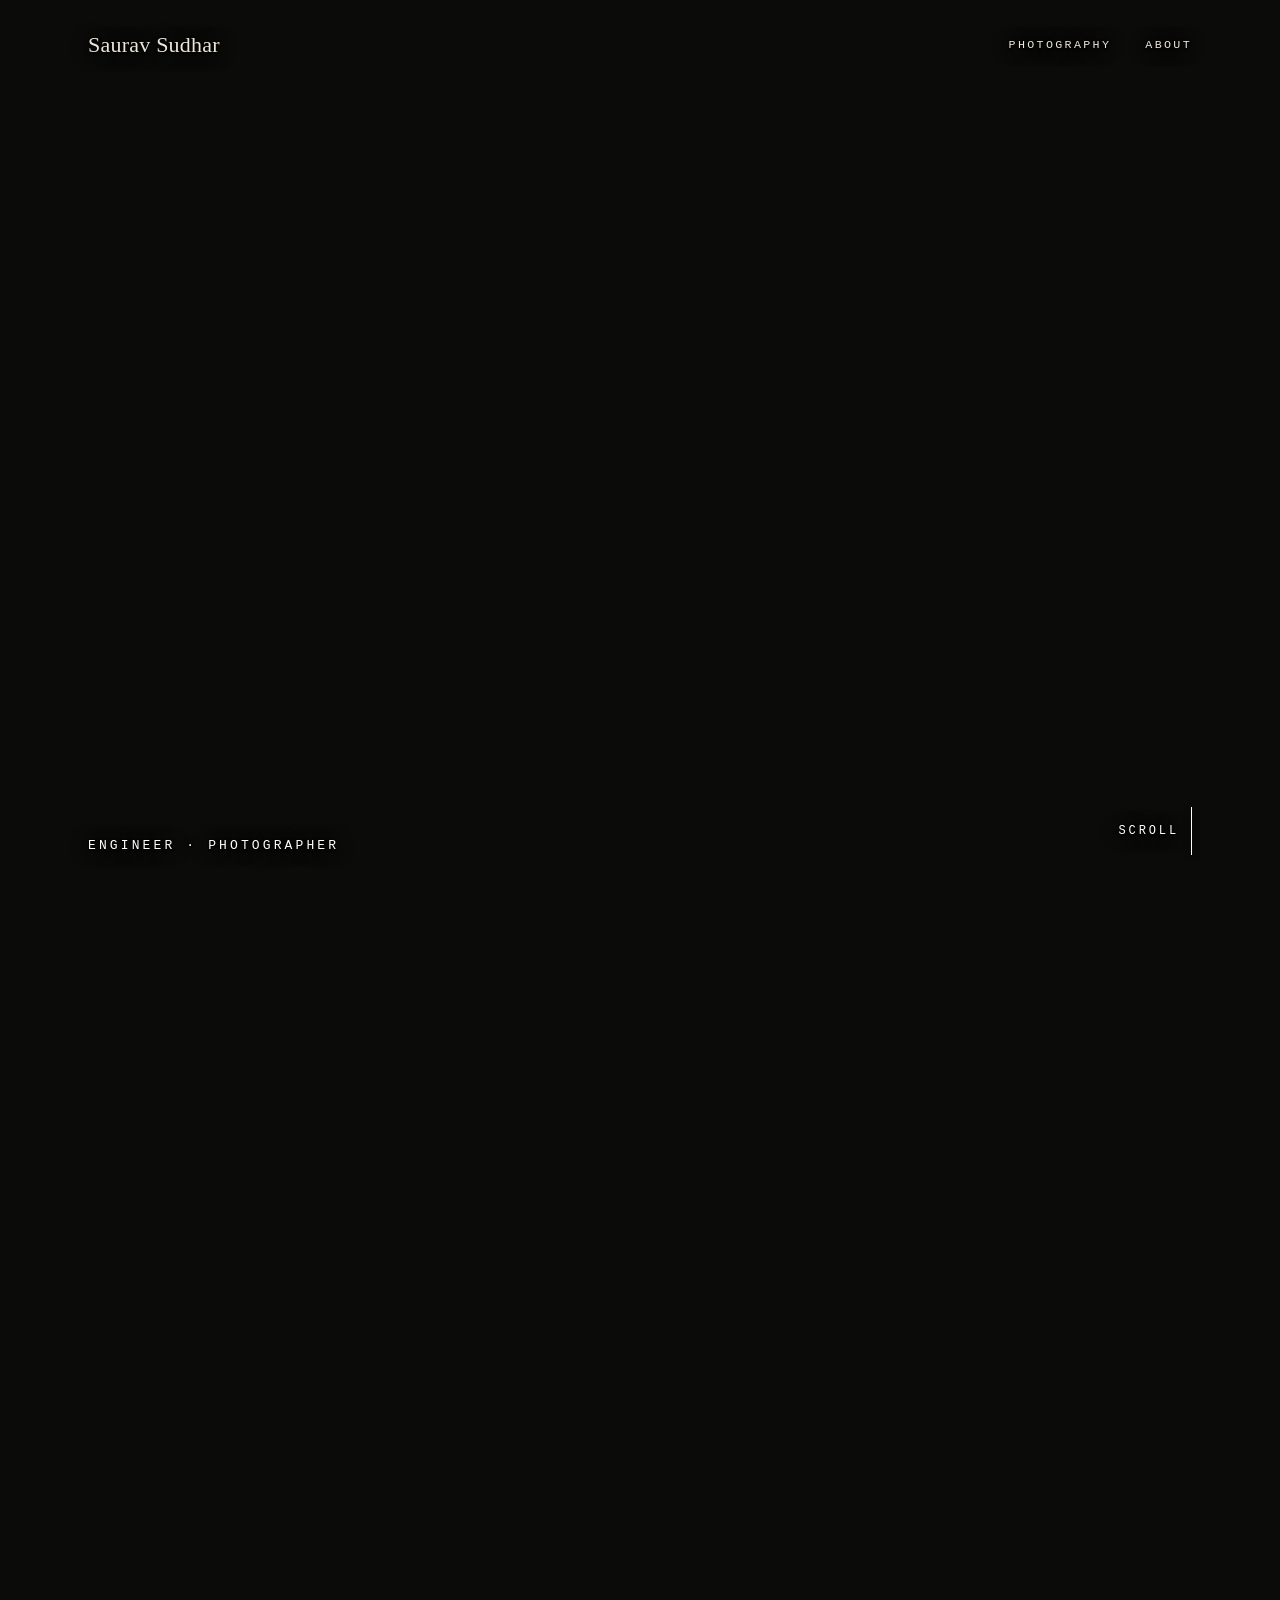
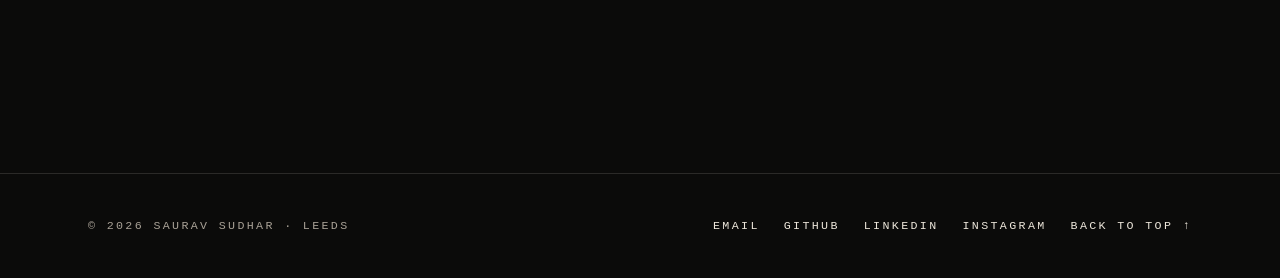
==== commit f4f2a484: "feat(gallery): glen landing image, sharp hero on phones, social previews Co-Authored-By: Claude Opus" ====
--- a/index.html
+++ b/index.html
@@ -16,11 +16,19 @@
   <meta property="og:type" content="website" />
   <meta property="og:title" content="Saurav Sudhar — Engineer · Photographer" />
   <meta property="og:description" content="Landscape, architecture and light, photographed by Saurav Sudhar." />
+  <meta property="og:image" content="https://res.cloudinary.com/loqdzgcd/image/upload/f_jpg,q_auto,c_fill,g_auto,w_1200,h_630/DSC_0429" />
+  <meta property="og:image:width" content="1200" />
+  <meta property="og:image:height" content="630" />
+  <meta property="og:image:alt" content="A car on a winding road through a highland glen beneath mountains at sunset" />
+  <meta name="twitter:card" content="summary_large_image" />
+  <meta name="twitter:title" content="Saurav Sudhar — Engineer · Photographer" />
+  <meta name="twitter:description" content="Landscape, architecture and light, photographed by Saurav Sudhar." />
 
   <link rel="icon" href="data:image/svg+xml,%3Csvg%20xmlns='http://www.w3.org/2000/svg'%20viewBox='0%200%2032%2032'%3E%3Crect%20width='32'%20height='32'%20fill='%230B0B0A'/%3E%3Ccircle%20cx='16'%20cy='16'%20r='7'%20fill='%23ECE6DA'/%3E%3C/svg%3E" />
 
   <link rel="preconnect" href="https://fonts.googleapis.com" />
   <link rel="preconnect" href="https://fonts.gstatic.com" crossorigin />
+  <link rel="preconnect" href="https://res.cloudinary.com" crossorigin />
   <link rel="stylesheet" href="https://fonts.googleapis.com/css2?family=Cormorant+Garamond:ital,wght@0,300;0,400;1,300&amp;family=DM+Mono:wght@400&amp;display=swap" />
   <link rel="stylesheet" href="css/styles.css" />
 
--- a/css/styles.css
+++ b/css/styles.css
@@ -229,13 +229,36 @@
 }
 
 .nav-link {
-  color: var(--ink);
+  color: var(--muted);
   text-decoration: none;
   white-space: nowrap;
 }
 
+.nav-link:hover,
+.nav-link:focus-visible,
 .nav-link[aria-current="page"] {
-  color: var(--muted);
+  color: var(--ink);
+}
+
+.nav-link[aria-current="page"] {
+  text-decoration: underline;
+  text-decoration-thickness: 1px;
+  text-underline-offset: 0.5em;
+}
+
+/* Over the home hero there is no current link; every nav link reads bright. */
+.site-head--overlay .nav-link {
+  color: var(--ink);
+}
+
+/* On the home hero the ivory wordmark and nav sit on a bright sky; the same
+   soft halo as the tagline keeps them legible without a visible box. */
+.site-head--overlay .wordmark,
+.site-head--overlay .nav-link {
+  text-shadow:
+    0 0 2px rgba(0, 0, 0, 0.9),
+    0 1px 3px rgba(0, 0, 0, 0.8),
+    0 2px 18px rgba(0, 0, 0, 0.85);
 }
 
 /* ============================================================================
@@ -278,6 +301,45 @@
 .foot-top:hover,
 .foot-top:focus-visible {
   color: var(--muted);
+}
+
+/* ============================================================================
+   TOUCH TARGETS
+   ----------------------------------------------------------------------------
+   Every nav/contact link is at least 24×24px (WCAG target size), and on touch
+   screens the primary links grow to 44px tall. Height is added with padding so
+   the inline-flex labels stay centred and each row keeps its alignment. The
+   visible type size is untouched.
+   ========================================================================== */
+
+.wordmark,
+.nav-link,
+.foot-link,
+.foot-top,
+.contact-social,
+.page-sub-link {
+  display: inline-flex;
+  align-items: center;
+  min-height: 24px;
+}
+
+.nav-link,
+.foot-link,
+.foot-top,
+.contact-social,
+.page-sub-link {
+  min-width: 24px;
+}
+
+@media (pointer: coarse) {
+  .nav-link,
+  .foot-link,
+  .contact-social,
+  .page-sub-link {
+    /* 44px tap target: the mono line-height (1.4em) plus symmetric padding,
+       centred by the base inline-flex + align-items:center. */
+    padding-block: calc((44px - 1.4em) / 2);
+  }
 }
 
 /* ============================================================================
@@ -373,20 +435,647 @@
     opacity: 1;
     transform: none;
   }
+
+  /* M2: the hero photograph appears at once; no settle zoom. */
+  .hero-img {
+    opacity: 1;
+    animation: none;
+    transform: none;
+  }
+
+  .panel:hover .panel-img,
+  .panel:focus-visible .panel-img {
+    transform: none;
+  }
+
+  /* M3: gallery photos appear at once; the hover caption snaps instead of fading. */
+  .shot-img {
+    opacity: 1;
+  }
 }
 
 /* ============================================================================
    HOME — hero and panels (M2)
    ========================================================================== */
 
+/* ---- hero ------------------------------------------------------------------ */
+
+.hero {
+  position: relative;
+  height: 100svh;
+  min-height: 560px;
+  overflow: hidden;
+  background: var(--ground);
+
+  /* Same horizontal frame as the header's .wrap (max-width 1200px centred,
+     inset by the gutter), so the hero name and Scroll cue line up with the
+     wordmark and nav at ≥ 640px. Below that the frame collapses to the gutter. */
+  --frame: max(var(--gutter), calc((100vw - var(--wrap)) / 2 + var(--gutter)));
+}
+
+/* No resolvable image: keep the plain ground, never a fallback tile. */
+.hero.is-imgless {
+  background: var(--ground);
+}
+
+.hero-img {
+  position: absolute;
+  inset: 0;
+  z-index: 0;
+  width: 100%;
+  height: 100%;
+  object-fit: cover;
+  opacity: 0;
+  transition: opacity 1.2s ease;
+}
+
+/* One-time "settle": the photograph eases from a slight zoom to true scale as
+   it fades in. Runs once on load, never loops. The hero has overflow:hidden,
+   so the scaled image never causes a scrollbar. */
+@keyframes hero-settle {
+  from {
+    transform: scale(1.06);
+  }
+  to {
+    transform: scale(1);
+  }
+}
+
+.hero-img.is-loaded {
+  opacity: 1;
+  animation: hero-settle 2.4s cubic-bezier(0.2, 0.6, 0.2, 1) both;
+}
+
+.hero-scrim {
+  position: absolute;
+  inset: 0;
+  z-index: 1;
+  pointer-events: none;
+  background:
+    linear-gradient(to bottom, rgba(0, 0, 0, 0.45), transparent 22%),
+    linear-gradient(to top, rgba(0, 0, 0, 0.9) 0%, rgba(0, 0, 0, 0.7) 14%, rgba(0, 0, 0, 0.25) 34%, transparent 55%);
+}
+
+.hero-content {
+  position: absolute;
+  left: var(--frame);
+  right: var(--frame);
+  bottom: 0;
+  z-index: 2;
+  padding: 0 0 clamp(28px, 5vh, 56px);
+}
+
+.hero-name {
+  margin: 0;
+  font-size: clamp(3.5rem, 11vw, 10rem);
+  font-weight: 300;
+  line-height: 0.9;
+  letter-spacing: -0.01em;
+  color: var(--ink);
+}
+
+/* Text over a photograph: a soft dark halo keeps the small caps legible over
+   any part of any image (bright lights included), without a visible box. */
+.hero-tagline,
+.hero-cue {
+  text-shadow:
+    0 0 2px rgba(0, 0, 0, 0.9),
+    0 1px 3px rgba(0, 0, 0, 0.8),
+    0 2px 18px rgba(0, 0, 0, 0.85);
+}
+
+.hero-tagline {
+  margin-top: 0;
+  font-size: clamp(0.8125rem, 1vw, 0.9375rem);
+  letter-spacing: 0.24em;
+  text-transform: uppercase;
+  color: #fff;
+}
+
+.hero-cue {
+  position: absolute;
+  right: var(--frame);
+  bottom: clamp(28px, 5vh, 56px);
+  z-index: 2;
+  display: inline-flex;
+  align-items: center;
+  gap: 0.75rem;
+  font-size: clamp(0.75rem, 0.9vw, 0.8125rem);
+  letter-spacing: 0.24em;
+  text-transform: uppercase;
+  text-decoration: none;
+  color: #fff;
+}
+
+.hero-cue::after {
+  content: "";
+  width: 1px;
+  height: 48px;
+  background: #fff;
+  box-shadow: 0 0 6px rgba(0, 0, 0, 0.9);
+}
+
+/* ---- panels ---------------------------------------------------------------- */
+
+.panels {
+  display: grid;
+  grid-template-columns: repeat(3, 1fr);
+  gap: 1px;
+  background: var(--ground);
+}
+
+.panel {
+  position: relative;
+  display: flex;
+  align-items: flex-end;
+  justify-content: center;
+  min-height: 85vh;
+  overflow: hidden;
+  text-decoration: none;
+  color: var(--ink);
+}
+
+.panel-media {
+  position: absolute;
+  inset: 0;
+  z-index: 0;
+}
+
+.panel-media.is-imgless {
+  background: var(--fallback);
+}
+
+.panel-img {
+  width: 100%;
+  height: 100%;
+  object-fit: cover;
+  transition: transform 1.2s var(--ease);
+}
+
+.panel-scrim {
+  position: absolute;
+  inset: 0;
+  z-index: 1;
+  pointer-events: none;
+  background: linear-gradient(to top, rgba(0, 0, 0, 0.6), transparent 60%);
+}
+
+.panel-text {
+  position: absolute;
+  left: 0;
+  right: 0;
+  top: auto;
+  bottom: clamp(64px, 12vh, 120px);
+  z-index: 2;
+  padding: 0 var(--gutter);
+  text-align: center;
+}
+
+.panel-title {
+  margin: 0;
+  font-size: clamp(2rem, 3.6vw, 3.25rem);
+  font-weight: 300;
+  line-height: 1.05;
+  letter-spacing: -0.01em;
+  color: var(--ink);
+}
+
+.panel-caption {
+  max-width: min(34ch, 86%);
+  margin: 0.75rem auto 0;
+  line-height: 1.6;
+  min-height: calc(2 * 1.6em);
+  color: var(--ink);
+}
+
+.panel:hover .panel-img,
+.panel:focus-visible .panel-img {
+  transform: scale(1.04);
+}
+
+.panel:focus-visible {
+  outline: 1px solid var(--ink);
+  outline-offset: -6px;
+}
+
+/* ---- hero + panels on small screens --------------------------------------- */
+
+@media (max-width: 899.98px) {
+  .panels {
+    grid-template-columns: 1fr;
+  }
+
+  .panel {
+    min-height: 70svh;
+  }
+}
+
+@media (max-width: 639.98px) {
+  .hero-content {
+    text-align: center;
+  }
+
+  .hero-cue {
+    display: none;
+  }
+}
+
 /* ============================================================================
    PHOTOGRAPHY — masonry grid (M3)
    ========================================================================== */
 
+/* The count + Instagram line under the page title. */
+.page-sub a {
+  color: var(--ink);
+  text-decoration: underline;
+  text-underline-offset: 0.22em;
+}
+
+.gallery-empty {
+  font-family: var(--font-serif);
+  font-style: italic;
+  font-weight: 300;
+  font-size: 1.5rem;
+  line-height: 1.4;
+  color: var(--muted);
+  text-align: center;
+  padding-block: clamp(4rem, 14vh, 8rem);
+}
+
+/* CSS-column masonry: 1 col < 640, 2 cols 640–1099, 3 cols ≥ 1100. */
+.masonry {
+  column-count: 1;
+  column-gap: clamp(16px, 2.4vw, 32px);
+}
+
+.masonry-item {
+  break-inside: avoid;
+  margin-bottom: clamp(16px, 2.4vw, 32px);
+}
+
+@media (min-width: 640px) {
+  .masonry {
+    column-count: 2;
+  }
+}
+
+@media (min-width: 1100px) {
+  .masonry {
+    column-count: 3;
+  }
+}
+
+/* Each photograph is a button that opens the lightbox. */
+.shot {
+  position: relative;
+  display: block;
+  width: 100%;
+  overflow: hidden;
+  text-align: left;
+}
+
+.shot-frame {
+  position: relative;
+  display: block;
+  width: 100%;
+  aspect-ratio: var(--ratio, 1.5);
+  overflow: hidden;
+  background: var(--fallback);
+}
+
+.shot-img {
+  width: 100%;
+  height: 100%;
+  object-fit: cover;
+  opacity: 0;
+  transition: opacity 600ms var(--ease);
+}
+
+.shot-img.is-loaded {
+  opacity: 1;
+}
+
+/* Caption: tiny mono line on a small scrim, shown on hover/focus. On touch
+   devices (no hover) it is always visible. */
+.shot-cap {
+  position: absolute;
+  left: 0;
+  right: 0;
+  bottom: 0;
+  z-index: 1;
+  padding: 2rem 1rem 0.75rem;
+  background: linear-gradient(to top, rgba(0, 0, 0, 0.6), transparent);
+  color: var(--ink);
+  font-size: 11px;
+  letter-spacing: 0.2em;
+  opacity: 0;
+  transition: opacity 400ms ease;
+}
+
+.shot:hover .shot-cap,
+.shot:focus-visible .shot-cap {
+  opacity: 1;
+}
+
+@media (hover: none) {
+  .shot-cap {
+    opacity: 1;
+  }
+}
+
 /* ============================================================================
    LIGHTBOX — viewer (M3)
    ========================================================================== */
 
+/* Scroll lock: added to <html> while the viewer is open. */
+html.is-locked {
+  overflow: hidden;
+}
+
+.lightbox {
+  position: fixed;
+  inset: 0;
+  z-index: 50;
+  display: flex;
+  align-items: center;
+  justify-content: center;
+  padding: clamp(16px, 3vw, 32px);
+  background: rgb(8, 8, 7);
+}
+
+.lb-figure {
+  display: flex;
+  flex-direction: column;
+  align-items: center;
+  gap: 1rem;
+  max-width: 92vw;
+  max-height: 88vh;
+  margin: 0;
+}
+
+.lb-figure {
+  position: relative;
+}
+
+/* The frame keeps the photo's shape while it loads (--lb-ratio is set from
+   data), so switching photos never collapses or jumps the layout. */
+#lb-img {
+  aspect-ratio: var(--lb-ratio, 1.5);
+  width: min(92vw, calc(82vh * var(--lb-ratio, 1.5)));
+  height: auto;
+  max-width: 92vw;
+  max-height: 82vh;
+  object-fit: contain;
+  opacity: 1;
+  transition: opacity 0.35s ease;
+}
+
+#lb-img.is-loading {
+  opacity: 0;
+  transition: none;
+}
+
+/* A quiet "Loading" in the centre of the reserved frame. */
+.lightbox.is-loading .lb-figure::before {
+  content: "Loading";
+  position: absolute;
+  top: calc(50% - 1.5rem);
+  left: 50%;
+  transform: translate(-50%, -50%);
+  font-family: var(--font-mono);
+  font-size: 11px;
+  letter-spacing: 0.24em;
+  text-transform: uppercase;
+  color: var(--muted);
+}
+
+.lb-cap {
+  text-align: center;
+  color: var(--ink);
+  font-size: 11px;
+  letter-spacing: 0.2em;
+}
+
+.lb-count {
+  margin-left: 2.5em;
+}
+
+.lb-close,
+.lb-prev,
+.lb-next {
+  position: absolute;
+  z-index: 1;
+  display: inline-flex;
+  align-items: center;
+  justify-content: center;
+  min-width: 44px;
+  min-height: 44px;
+  color: var(--ink);
+  font-size: 11px;
+  letter-spacing: 0.2em;
+  text-transform: uppercase;
+}
+
+.lb-close {
+  top: clamp(16px, 3vw, 32px);
+  right: clamp(16px, 3vw, 32px);
+}
+
+.lb-prev {
+  left: clamp(16px, 3vw, 32px);
+  top: 50%;
+  transform: translateY(-50%);
+}
+
+.lb-next {
+  right: clamp(16px, 3vw, 32px);
+  top: 50%;
+  transform: translateY(-50%);
+}
+
+/* On small screens Prev/Next move to the bottom corners. */
+@media (max-width: 639.98px) {
+  .lb-prev {
+    top: auto;
+    bottom: 16px;
+    left: 16px;
+    transform: none;
+  }
+
+  .lb-next {
+    top: auto;
+    bottom: 16px;
+    right: 16px;
+    transform: none;
+  }
+}
+
 /* ============================================================================
    ABOUT — portrait, work, contact (M3)
    ========================================================================== */
+
+#work,
+#contact {
+  scroll-margin-top: 24px;
+}
+
+/* M3 fix: end the portrait + text block well above the #work hairline. */
+#about-main {
+  padding-bottom: clamp(80px, 14vh, 160px);
+}
+
+/* ---- portrait + text ------------------------------------------------------ */
+
+.about-grid {
+  display: grid;
+  grid-template-columns: minmax(0, 45%) minmax(0, 55%);
+  gap: clamp(32px, 6vw, 96px);
+  align-items: start;
+  padding-top: clamp(48px, 10vh, 120px);
+}
+
+.about-photo {
+  position: relative;
+  aspect-ratio: 4 / 5;
+  overflow: hidden;
+  background: var(--fallback);
+}
+
+.about-img {
+  width: 100%;
+  height: 100%;
+  object-fit: cover;
+}
+
+.about-text {
+  min-width: 0;
+}
+
+.about-title {
+  margin: 0 0 clamp(1.5rem, 3vh, 2.5rem);
+  font-size: clamp(3rem, 7vw, 6rem);
+  font-weight: 300;
+}
+
+.about-para {
+  margin: 0 0 1.5em;
+  max-width: 34em;
+  font-size: clamp(1.2rem, 1.6vw, 1.375rem);
+  line-height: 1.6;
+}
+
+.about-now {
+  margin-top: 2.5rem;
+  color: var(--ink);
+}
+
+.about-now-label {
+  margin-right: 1.25rem;
+  color: var(--muted);
+}
+
+@media (max-width: 899.98px) {
+  .about-grid {
+    grid-template-columns: 1fr;
+    gap: clamp(32px, 6vw, 64px);
+  }
+
+  .about-photo {
+    width: 100%;
+    max-height: 70svh;
+  }
+
+  /* A missing portrait never dominates a stacked page. */
+  .about-photo.is-imgless {
+    display: none;
+  }
+}
+
+/* ---- work pause ----------------------------------------------------------- */
+
+.measure-wide {
+  max-width: 900px;
+  margin-inline: auto;
+}
+
+.work {
+  padding-block: clamp(80px, 14vh, 160px);
+  border-top: 1px solid var(--line);
+}
+
+.section-label {
+  color: var(--muted);
+}
+
+.quote {
+  margin: clamp(2rem, 5vh, 4rem) 0 0;
+}
+
+.quote-text {
+  margin: 0;
+  font-family: var(--font-serif);
+  font-style: italic;
+  font-weight: 300;
+  font-size: clamp(2rem, 5vw, 3.75rem);
+  line-height: 1.15;
+  letter-spacing: -0.01em;
+  color: var(--ink);
+}
+
+.quote-cite {
+  margin-top: 1.5rem;
+  color: var(--muted);
+}
+
+.work-text {
+  max-width: 38em;
+  margin-top: clamp(2rem, 5vh, 3.5rem);
+  color: var(--ink);
+}
+
+/* ---- contact -------------------------------------------------------------- */
+
+.contact {
+  padding-block: clamp(80px, 14vh, 160px);
+  border-top: 1px solid var(--line);
+}
+
+.contact-title {
+  margin: 0;
+  font-size: clamp(2.5rem, 5vw, 4rem);
+  font-weight: 300;
+}
+
+.contact-email {
+  display: inline-block;
+  margin-top: 1.75rem;
+  font-family: var(--font-serif);
+  font-weight: 300;
+  font-size: clamp(1.5rem, 3.4vw, 2.6rem);
+  line-height: 1.15;
+  color: var(--ink);
+  text-decoration: none;
+}
+
+.contact-email:hover,
+.contact-email:focus-visible {
+  text-decoration: underline;
+  text-underline-offset: 0.2em;
+}
+
+.contact-socials {
+  display: flex;
+  flex-wrap: wrap;
+  gap: 28px;
+  margin-top: 2.5rem;
+}
+
+.contact-social {
+  color: var(--ink);
+  text-decoration: none;
+}
+
+.contact-social:hover,
+.contact-social:focus-visible {
+  color: var(--muted);
+}
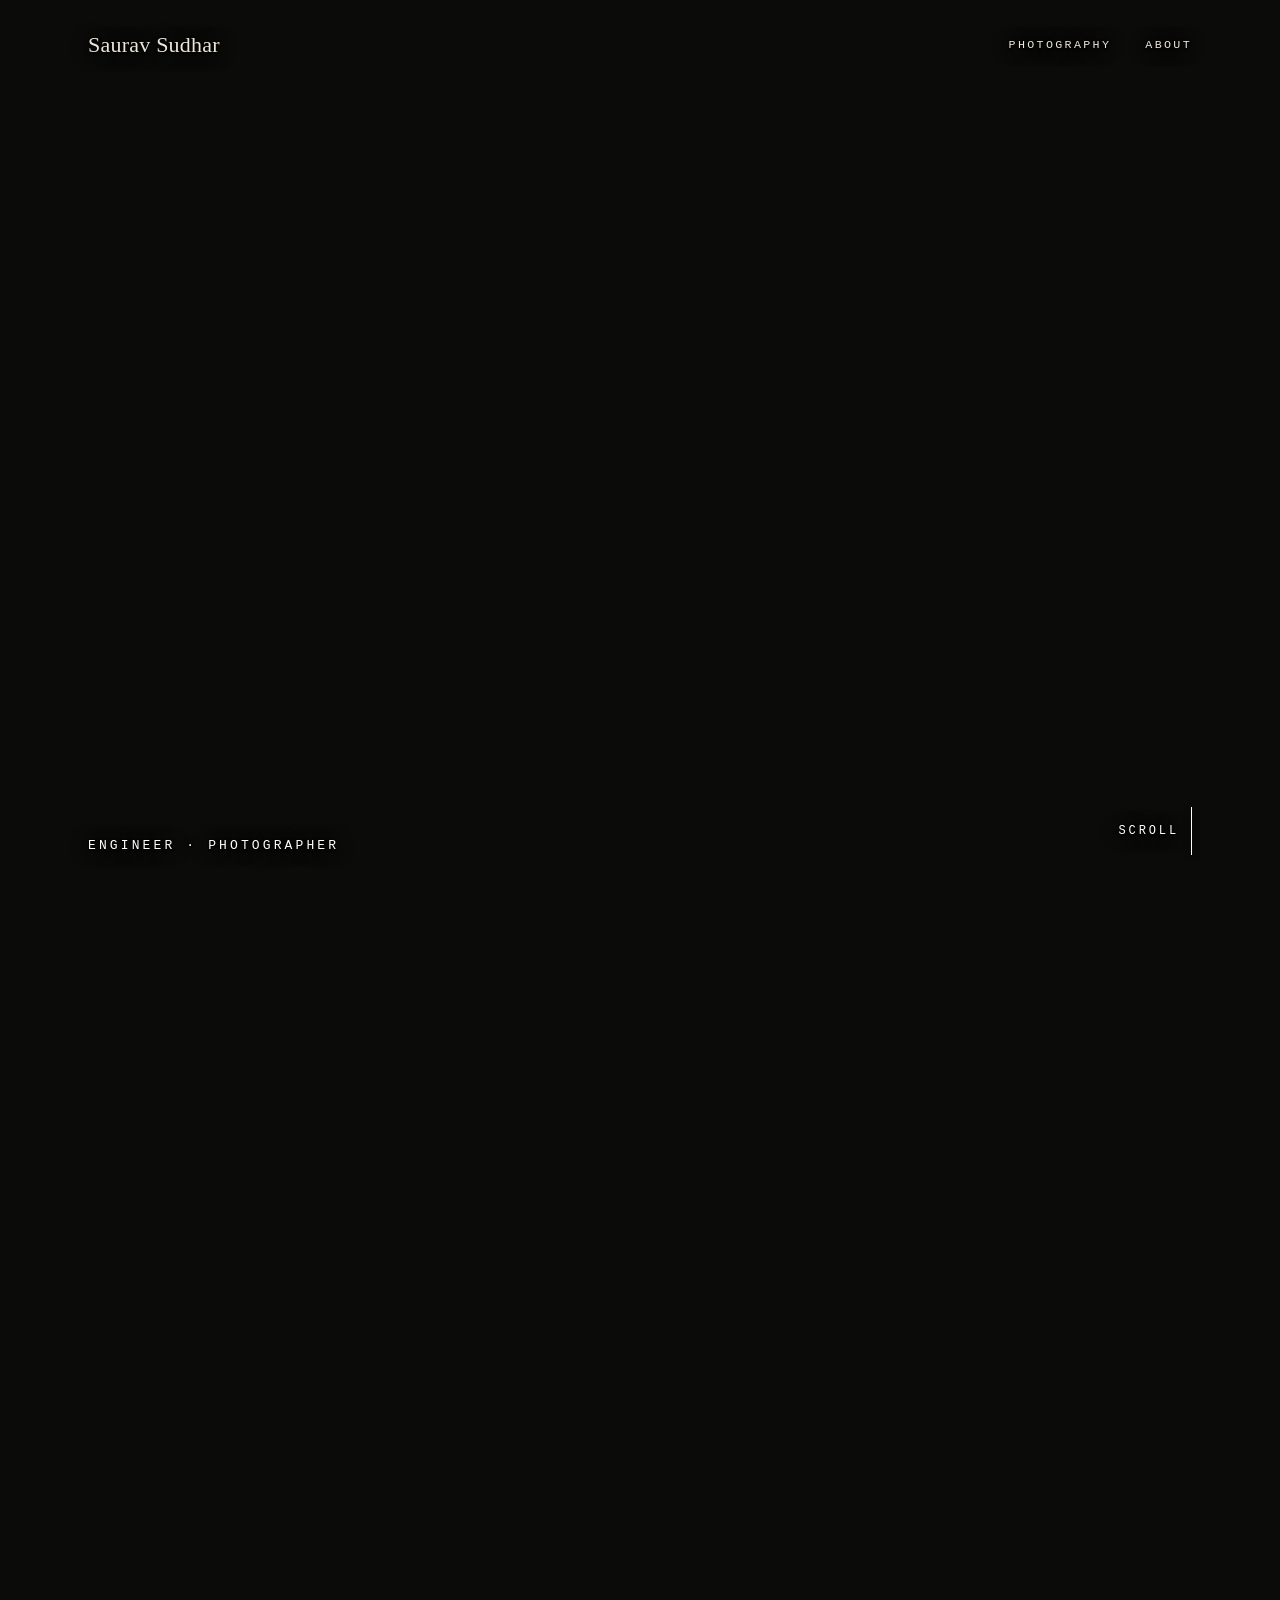
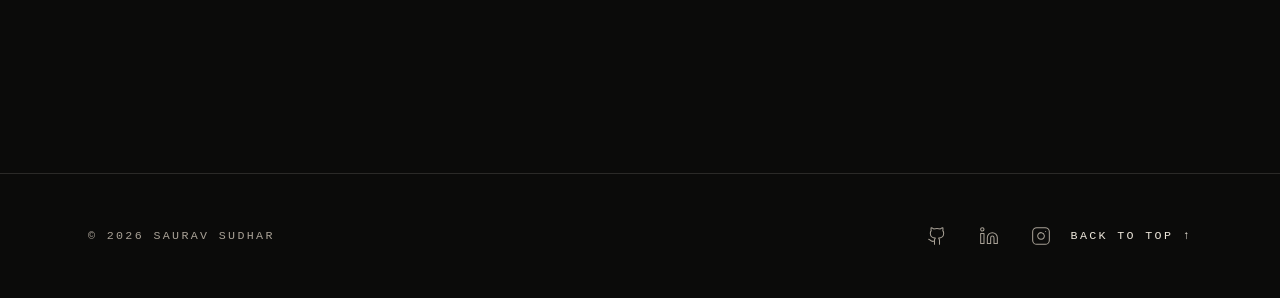
==== commit b57bc9b8: "feat: remove email and location, fix LinkedIn URL, add line social icons, Work panel photo Co-Author" ====
--- a/index.html
+++ b/index.html
@@ -38,9 +38,9 @@
 
 <body data-page="home">
   <noscript>
-    <p class="noscript">This site renders its content with JavaScript. Reach me at
-      <a href="mailto:sauravsnair99@gmail.com">sauravsnair99@gmail.com</a> or
-      <a href="https://github.com/sauravscode" rel="noopener noreferrer">github.com/sauravscode</a>.</p>
+    <p class="noscript">This site renders its content with JavaScript. Find me on
+      <a href="https://www.linkedin.com/in/sauravsnair/" rel="noopener noreferrer">LinkedIn</a> or
+      <a href="https://github.com/sauravscode" rel="noopener noreferrer">GitHub</a>.</p>
   </noscript>
 
   <a class="skip-link" href="#main">Skip to content</a>
--- a/css/styles.css
+++ b/css/styles.css
@@ -287,17 +287,30 @@
   display: flex;
   flex-wrap: wrap;
   align-items: center;
-  gap: clamp(0.85rem, 2.2vw, 1.5rem);
-}
-
-.foot-link,
+  gap: 8px;
+}
+
+.foot-social {
+  display: inline-flex;
+  align-items: center;
+  justify-content: center;
+  min-width: 44px;
+  min-height: 44px;
+  color: var(--muted);
+  text-decoration: none;
+  transition: color 0.3s;
+}
+
+.foot-social:hover,
+.foot-social:focus-visible {
+  color: var(--ink);
+}
+
 .foot-top {
   color: var(--ink);
   text-decoration: none;
 }
 
-.foot-link:hover,
-.foot-link:focus-visible,
 .foot-top:hover,
 .foot-top:focus-visible {
   color: var(--muted);
@@ -448,7 +461,8 @@
     transform: none;
   }
 
-  /* M3: gallery photos appear at once; the hover caption snaps instead of fading. */
+  /* M3: gallery photos appear at once; no hover zoom (see the no-preference
+     query in the PHOTOGRAPHY section). */
   .shot-img {
     opacity: 1;
   }
@@ -681,7 +695,7 @@
 }
 
 /* ============================================================================
-   PHOTOGRAPHY — masonry grid (M3)
+   PHOTOGRAPHY — editorial grid (M3)
    ========================================================================== */
 
 /* The count + Instagram line under the page title. */
@@ -702,35 +716,37 @@
   padding-block: clamp(4rem, 14vh, 8rem);
 }
 
-/* CSS-column masonry: 1 col < 640, 2 cols 640–1099, 3 cols ≥ 1100. */
-.masonry {
-  column-count: 1;
-  column-gap: clamp(16px, 2.4vw, 32px);
-}
-
-.masonry-item {
-  break-inside: avoid;
-  margin-bottom: clamp(16px, 2.4vw, 32px);
-}
-
-@media (min-width: 640px) {
-  .masonry {
-    column-count: 2;
-  }
-}
-
-@media (min-width: 1100px) {
-  .masonry {
-    column-count: 3;
-  }
-}
-
-/* Each photograph is a button that opens the lightbox. */
+/* Editorial grid: 1 col under 900px, 2 cols at 900px and up; a trailing odd
+   photo spans the full row so the grid never ends ragged. */
+.gallery-grid {
+  display: grid;
+  grid-template-columns: 1fr;
+  column-gap: clamp(20px, 3vw, 40px);
+  row-gap: clamp(20px, 3vw, 40px);
+  align-items: start;
+}
+
+@media (min-width: 900px) {
+  .gallery-grid {
+    grid-template-columns: repeat(2, 1fr);
+  }
+
+  /* Pair up photos at a shared shape so frames and captions in a row align.
+     Feature items keep their natural --ratio. */
+  .gallery-item:not(.gallery-item--feature) .shot-frame {
+    aspect-ratio: 8 / 5;
+  }
+}
+
+.gallery-item--feature {
+  grid-column: 1 / -1;
+}
+
+/* Each photograph is a button that opens the lightbox: the image frame first,
+   the always-visible caption below it. */
 .shot {
-  position: relative;
   display: block;
   width: 100%;
-  overflow: hidden;
   text-align: left;
 }
 
@@ -748,39 +764,30 @@
   height: 100%;
   object-fit: cover;
   opacity: 0;
-  transition: opacity 600ms var(--ease);
+  transition: opacity 600ms var(--ease), transform 0.8s var(--ease);
 }
 
 .shot-img.is-loaded {
   opacity: 1;
 }
 
-/* Caption: tiny mono line on a small scrim, shown on hover/focus. On touch
-   devices (no hover) it is always visible. */
+/* Subtle hover/focus zoom on the image only, clipped by the frame's overflow.
+   Disabled entirely under reduced motion. */
+@media (prefers-reduced-motion: no-preference) {
+  .shot:hover .shot-img,
+  .shot:focus-visible .shot-img {
+    transform: scale(1.02);
+  }
+}
+
+/* Caption: quiet mono line, always visible below the frame. */
 .shot-cap {
-  position: absolute;
-  left: 0;
-  right: 0;
-  bottom: 0;
-  z-index: 1;
-  padding: 2rem 1rem 0.75rem;
-  background: linear-gradient(to top, rgba(0, 0, 0, 0.6), transparent);
-  color: var(--ink);
+  display: block;
+  margin-top: 12px;
+  color: var(--muted);
   font-size: 11px;
   letter-spacing: 0.2em;
-  opacity: 0;
-  transition: opacity 400ms ease;
-}
-
-.shot:hover .shot-cap,
-.shot:focus-visible .shot-cap {
   opacity: 1;
-}
-
-@media (hover: none) {
-  .shot-cap {
-    opacity: 1;
-  }
 }
 
 /* ============================================================================
@@ -835,6 +842,13 @@
   transition: none;
 }
 
+/* Horizontal swipes drive prev/next, so let the browser keep only vertical
+   panning on the figure and image. (The page is scroll-locked anyway.) */
+.lb-figure,
+#lb-img {
+  touch-action: pan-y;
+}
+
 /* A quiet "Loading" in the centre of the reserved frame. */
 .lightbox.is-loading .lb-figure::before {
   content: "Loading";
@@ -1046,21 +1060,12 @@
   font-weight: 300;
 }
 
-.contact-email {
-  display: inline-block;
+.contact-lede {
+  font-family: var(--font-serif);
+  color: var(--muted);
+  max-width: 34em;
   margin-top: 1.75rem;
-  font-family: var(--font-serif);
-  font-weight: 300;
-  font-size: clamp(1.5rem, 3.4vw, 2.6rem);
-  line-height: 1.15;
-  color: var(--ink);
-  text-decoration: none;
-}
-
-.contact-email:hover,
-.contact-email:focus-visible {
-  text-decoration: underline;
-  text-underline-offset: 0.2em;
+  margin-bottom: 1.5rem;
 }
 
 .contact-socials {
@@ -1071,11 +1076,23 @@
 }
 
 .contact-social {
-  color: var(--ink);
+  display: inline-flex;
+  align-items: center;
+  gap: 0.6rem;
+  min-width: 44px;
+  min-height: 44px;
+  color: var(--muted);
   text-decoration: none;
+  transition: color 0.3s;
 }
 
 .contact-social:hover,
 .contact-social:focus-visible {
-  color: var(--muted);
-}
+  color: var(--ink);
+}
+
+.social-icon {
+  width: 20px;
+  height: 20px;
+  flex: none;
+}
